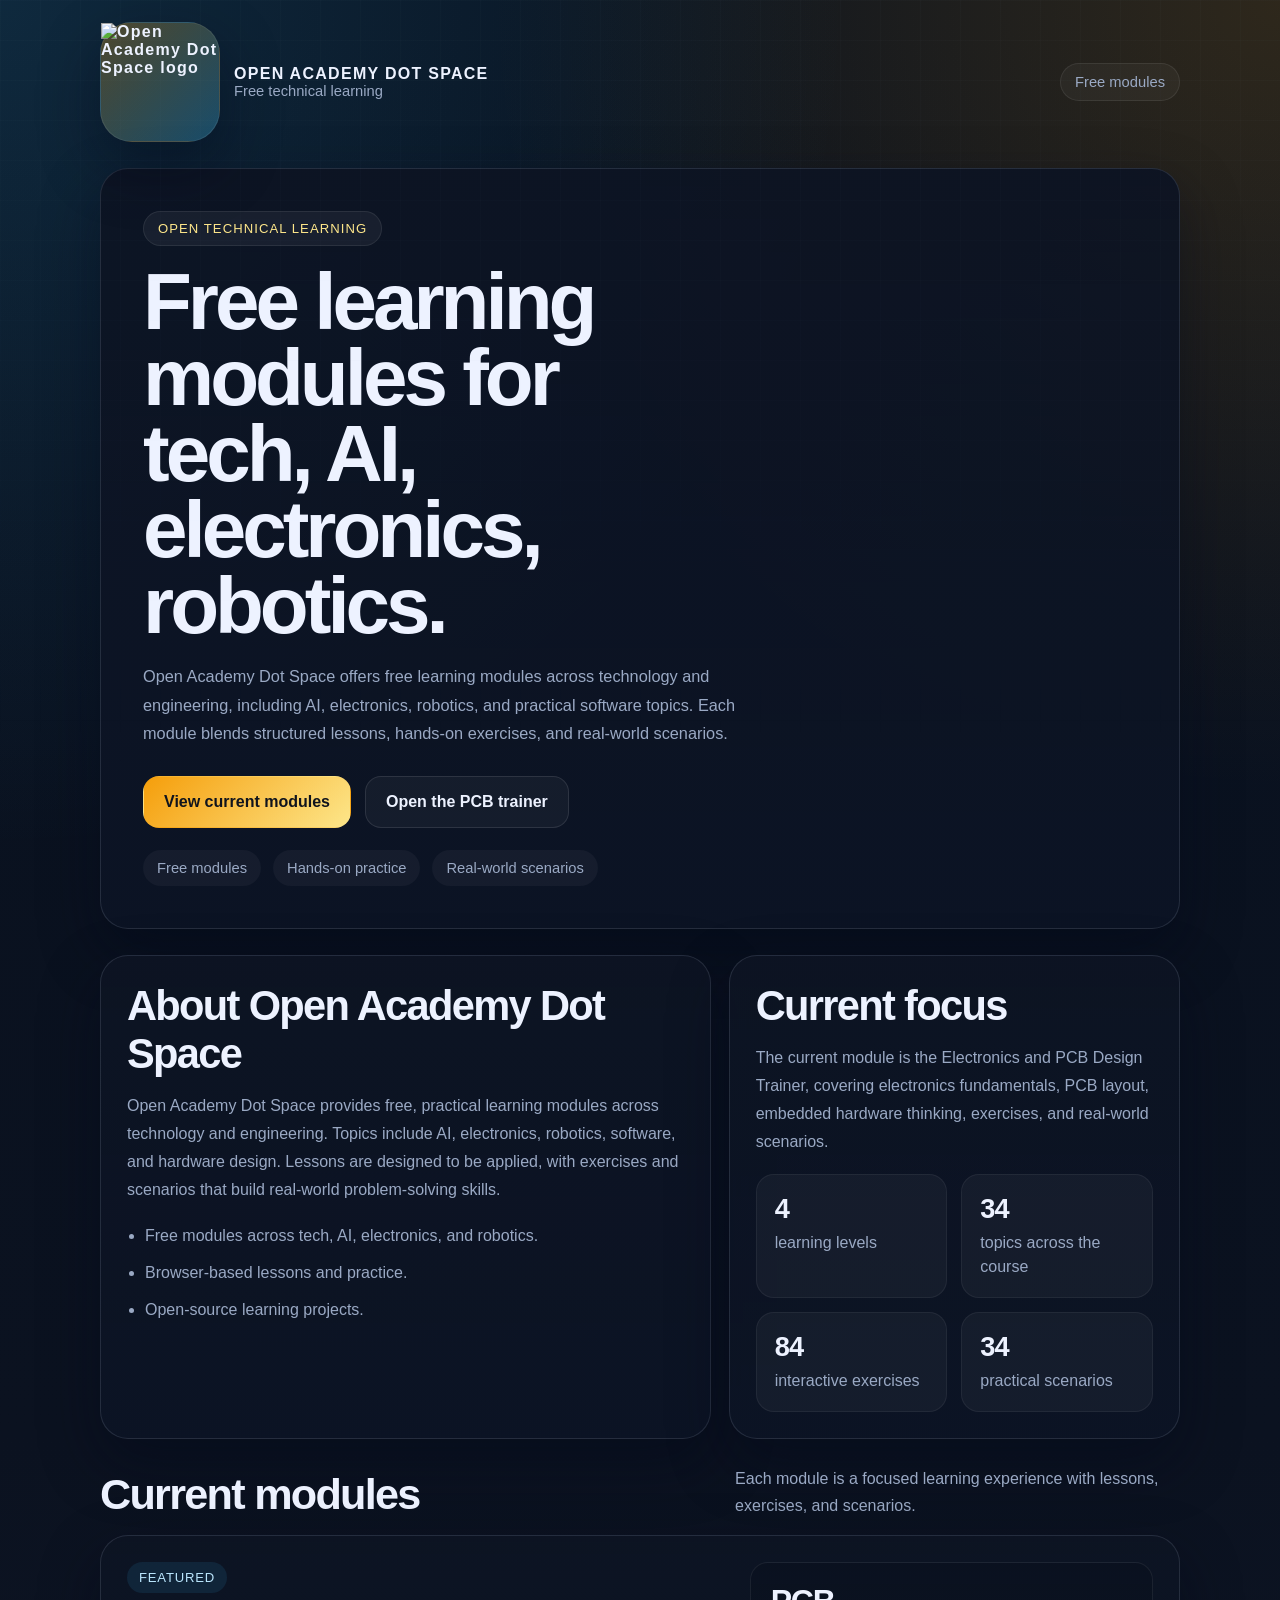
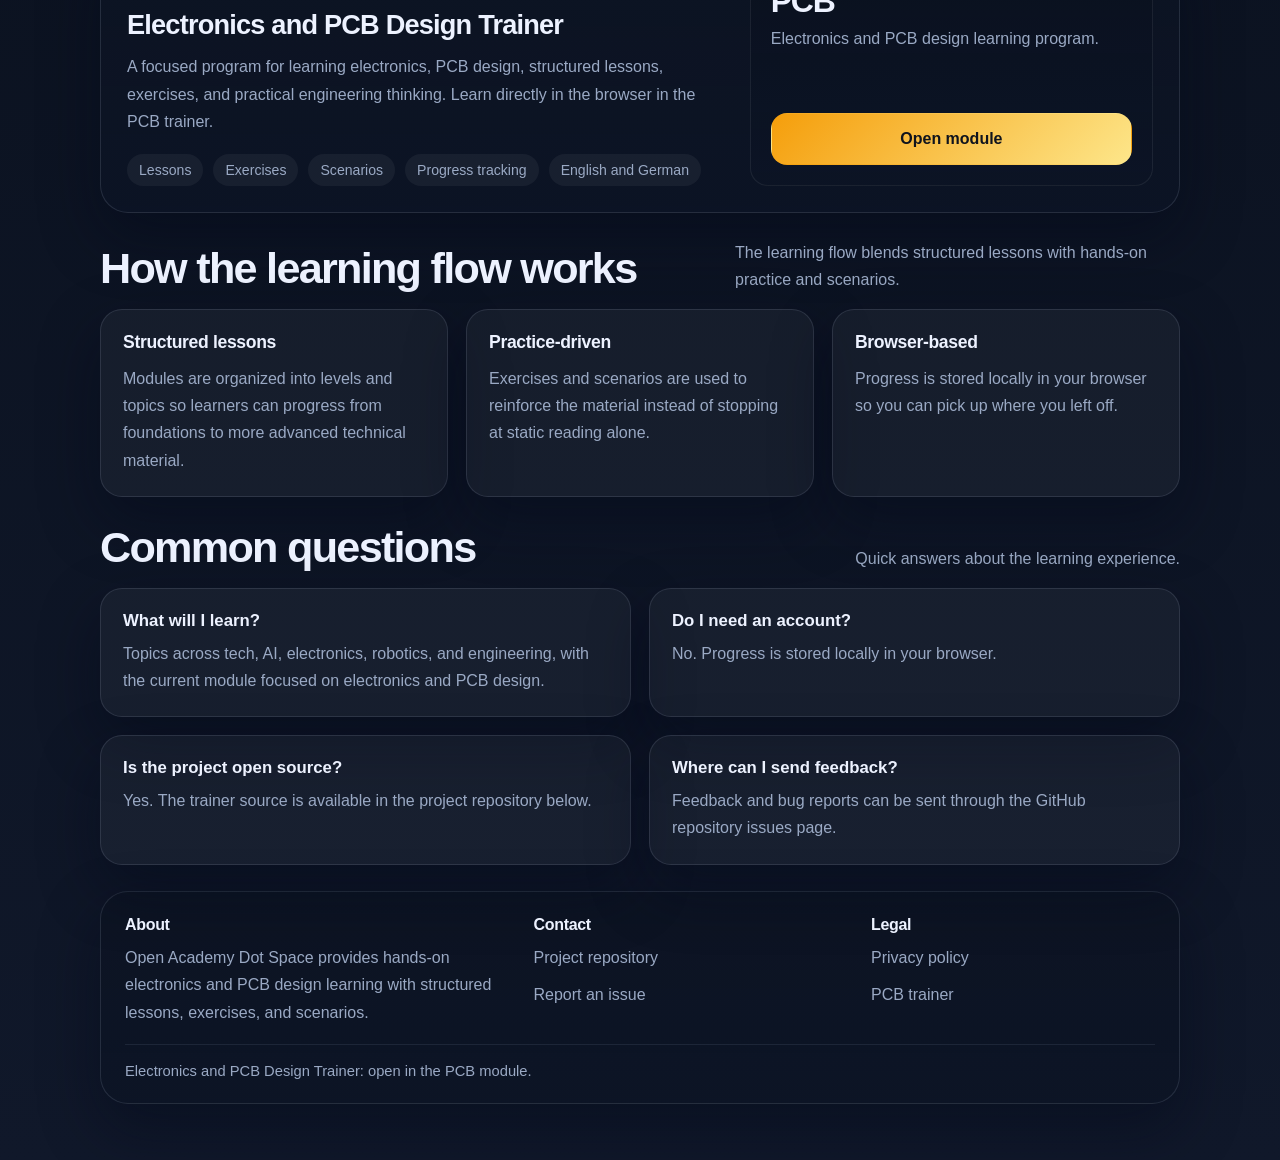
==== index.html @ cfa9b3d9 "refactor: Update project repository links to 'oads' across index.html and privacy.html; add README.m" ====
<!DOCTYPE html>
<html lang="en">

<head>
    <meta charset="UTF-8">
    <meta name="viewport" content="width=device-width, initial-scale=1.0">
    <meta name="description"
        content="Free learning modules in tech, AI, electronics, robotics, and engineering with structured lessons, exercises, and real-world scenarios.">
    <meta name="keywords" content="Open Academy Dot Space, free learning modules, tech learning, AI learning, electronics, robotics, engineering education">
    <meta name="author" content="Saman Ardalan">
    <meta name="robots" content="index, follow, max-image-preview:large, max-snippet:-1, max-video-preview:-1">
    <meta name="google-adsense-account" content="ca-pub-4757211359193207">
    <meta name="theme-color" content="#0b1220">
    <link rel="icon" href="assets/icons/favicon.ico" sizes="any">
    <link rel="icon" type="image/png" sizes="32x32" href="assets/icons/favicon-32.png">
    <link rel="icon" type="image/png" sizes="16x16" href="assets/icons/favicon-16.png">
    <link rel="icon" type="image/png" sizes="192x192" href="assets/icons/android-chrome-192.png">
    <link rel="icon" type="image/png" sizes="512x512" href="assets/icons/android-chrome-512.png">
    <link rel="apple-touch-icon" sizes="180x180" href="assets/icons/apple-touch-icon.png">
    <link rel="manifest" href="assets/icons/site.webmanifest">
    <meta property="og:type" content="website">
    <meta property="og:title" content="Open Academy Dot Space">
    <meta property="og:description"
        content="Free learning modules in tech, AI, electronics, robotics, and engineering.">
    <meta property="og:site_name" content="Open Academy Dot Space">
    <title>Open Academy Dot Space</title>
    <script async src="https://pagead2.googlesyndication.com/pagead/js/adsbygoogle.js?client=ca-pub-4757211359193207"
        crossorigin="anonymous"></script>
    <style>
        :root {
            --bg: #0b1220;
            --bg-soft: rgba(12, 20, 37, 0.84);
            --panel: rgba(18, 28, 49, 0.9);
            --panel-strong: rgba(12, 19, 34, 0.98);
            --line: rgba(148, 163, 184, 0.18);
            --text: #edf2ff;
            --muted: #9aa9c4;
            --accent: #f59e0b;
            --accent-soft: #fde68a;
            --secondary: #38bdf8;
            --shadow: 0 24px 60px rgba(2, 6, 23, 0.42);
            --radius-lg: 28px;
            --radius-md: 22px;
            --radius-sm: 14px;
            --content-width: 1080px;
        }

        * {
            box-sizing: border-box;
        }

        html {
            scroll-behavior: smooth;
        }

        body {
            margin: 0;
            min-height: 100vh;
            font-family: "Sora", "Avenir Next", "Segoe UI", sans-serif;
            color: var(--text);
            background:
                radial-gradient(circle at top left, rgba(56, 189, 248, 0.14), transparent 28%),
                radial-gradient(circle at top right, rgba(245, 158, 11, 0.16), transparent 26%),
                linear-gradient(180deg, #08111f 0%, #0b1220 52%, #10182a 100%);
        }

        body::before {
            content: "";
            position: fixed;
            inset: 0;
            pointer-events: none;
            background-image:
                linear-gradient(rgba(148, 163, 184, 0.04) 1px, transparent 1px),
                linear-gradient(90deg, rgba(148, 163, 184, 0.04) 1px, transparent 1px);
            background-size: 40px 40px;
            mask-image: linear-gradient(180deg, rgba(0, 0, 0, 0.65), transparent 88%);
        }

        a {
            color: inherit;
            text-decoration: none;
        }

        .shell {
            width: min(calc(100% - 32px), var(--content-width));
            margin: 0 auto;
        }

        .site-header {
            padding: 22px 0 12px;
        }

        .site-header .shell {
            display: flex;
            align-items: center;
            justify-content: space-between;
            gap: 16px;
        }

        .brand {
            display: flex;
            align-items: center;
            gap: 14px;
        }

        .brand-mark {
            display: grid;
            place-items: center;
            width: 120px;
            height: 120px;
            border-radius: 32px;
            background: linear-gradient(135deg, rgba(245, 158, 11, 0.28), rgba(56, 189, 248, 0.28));
            border: 1px solid rgba(255, 255, 255, 0.08);
            box-shadow: var(--shadow);
            font-size: 1rem;
            font-weight: 700;
            letter-spacing: 0.08em;
        }

        .brand-mark img {
            width: 100%;
            height: 100%;
            object-fit: contain;
        }

        .brand-copy strong,
        .brand-copy span {
            display: block;
        }

        .brand-copy strong {
            font-size: 1rem;
            letter-spacing: 0.08em;
            text-transform: uppercase;
        }

        .brand-copy span {
            color: var(--muted);
            font-size: 0.92rem;
        }

        .status {
            padding: 10px 14px;
            border-radius: 999px;
            border: 1px solid rgba(255, 255, 255, 0.08);
            background: rgba(255, 255, 255, 0.04);
            color: var(--muted);
            font-size: 0.92rem;
        }

        main {
            padding: 14px 0 56px;
        }

        .hero,
        .section-card,
        .module-card,
        .footer-panel {
            border: 1px solid var(--line);
            border-radius: var(--radius-lg);
            background: linear-gradient(180deg, rgba(13, 20, 35, 0.95), rgba(12, 20, 37, 0.86));
            box-shadow: var(--shadow);
        }

        .hero {
            padding: 42px;
        }

        .eyebrow {
            display: inline-flex;
            align-items: center;
            gap: 10px;
            padding: 9px 14px;
            border-radius: 999px;
            background: rgba(255, 255, 255, 0.05);
            border: 1px solid rgba(255, 255, 255, 0.08);
            color: var(--accent-soft);
            font-size: 0.82rem;
            letter-spacing: 0.08em;
            text-transform: uppercase;
        }

        h1,
        h2,
        h3,
        p {
            margin: 0;
        }

        .hero h1 {
            max-width: 11ch;
            margin-top: 18px;
            font-size: clamp(2.8rem, 8vw, 5rem);
            line-height: 0.95;
            letter-spacing: -0.05em;
        }

        .hero p {
            max-width: 66ch;
            margin-top: 18px;
            color: var(--muted);
            font-size: 1.02rem;
            line-height: 1.75;
        }

        .hero-actions {
            display: flex;
            gap: 14px;
            flex-wrap: wrap;
            margin-top: 28px;
        }

        .button {
            display: inline-flex;
            align-items: center;
            justify-content: center;
            min-height: 52px;
            padding: 0 20px;
            border-radius: 16px;
            border: 1px solid transparent;
            font-weight: 700;
            transition: transform 160ms ease, border-color 160ms ease, background 160ms ease;
        }

        .button:hover,
        .button:focus-visible {
            transform: translateY(-2px);
        }

        .button-primary {
            color: #10141d;
            background: linear-gradient(135deg, var(--accent), var(--accent-soft));
        }

        .button-secondary {
            border-color: rgba(255, 255, 255, 0.1);
            background: rgba(255, 255, 255, 0.04);
            color: var(--text);
        }

        .hero-meta {
            display: flex;
            gap: 12px;
            flex-wrap: wrap;
            margin-top: 22px;
        }

        .hero-meta span {
            padding: 10px 14px;
            border-radius: 999px;
            background: rgba(255, 255, 255, 0.04);
            color: var(--muted);
            font-size: 0.92rem;
        }

        .section {
            margin-top: 26px;
        }

        .section-grid {
            display: grid;
            grid-template-columns: 1.15fr 0.85fr;
            gap: 18px;
        }

        .section-card {
            padding: 26px;
        }

        .section-card h2 {
            font-size: clamp(1.8rem, 4vw, 2.6rem);
            letter-spacing: -0.04em;
        }

        .section-card p {
            margin-top: 14px;
            color: var(--muted);
            line-height: 1.75;
        }

        .bullet-list {
            margin: 18px 0 0;
            padding-left: 18px;
            color: var(--muted);
        }

        .bullet-list li {
            margin-bottom: 10px;
            line-height: 1.7;
        }

        .stat-grid {
            display: grid;
            grid-template-columns: repeat(2, minmax(0, 1fr));
            gap: 14px;
            margin-top: 18px;
        }

        .stat-card {
            padding: 18px;
            border-radius: 18px;
            background: rgba(255, 255, 255, 0.04);
            border: 1px solid rgba(255, 255, 255, 0.06);
        }

        .stat-card strong,
        .stat-card span {
            display: block;
        }

        .stat-card strong {
            font-size: 1.7rem;
            letter-spacing: -0.03em;
        }

        .stat-card span {
            margin-top: 6px;
            color: var(--muted);
            line-height: 1.5;
        }

        .section-head {
            display: flex;
            align-items: end;
            justify-content: space-between;
            gap: 18px;
            margin-bottom: 16px;
        }

        .section-head h2 {
            font-size: clamp(1.8rem, 4vw, 2.7rem);
            letter-spacing: -0.04em;
        }

        .section-head p {
            max-width: 50ch;
            color: var(--muted);
            line-height: 1.7;
        }

        .modules {
            display: grid;
            gap: 18px;
        }

        .module-card {
            display: grid;
            grid-template-columns: minmax(0, 1.2fr) minmax(250px, 0.8fr);
            gap: 18px;
            padding: 26px;
        }

        .module-kicker {
            display: inline-flex;
            align-items: center;
            gap: 10px;
            padding: 8px 12px;
            border-radius: 999px;
            background: rgba(56, 189, 248, 0.1);
            color: #bae6fd;
            font-size: 0.82rem;
            letter-spacing: 0.06em;
            text-transform: uppercase;
        }

        .module-card h3 {
            margin-top: 16px;
            font-size: 1.7rem;
            letter-spacing: -0.03em;
        }

        .module-card p {
            margin-top: 12px;
            color: var(--muted);
            line-height: 1.72;
        }

        .module-tags {
            display: flex;
            gap: 10px;
            flex-wrap: wrap;
            margin-top: 18px;
        }

        .module-tags span {
            padding: 8px 12px;
            border-radius: 999px;
            background: rgba(255, 255, 255, 0.05);
            color: var(--muted);
            font-size: 0.88rem;
        }

        .module-side {
            display: flex;
            flex-direction: column;
            justify-content: space-between;
            gap: 18px;
            padding: 20px;
            border-radius: 18px;
            background: linear-gradient(180deg, rgba(10, 17, 31, 0.88), rgba(12, 20, 37, 0.98));
            border: 1px solid rgba(255, 255, 255, 0.07);
        }

        .module-side strong,
        .module-side span {
            display: block;
        }

        .module-side strong {
            font-size: 2rem;
            letter-spacing: -0.04em;
        }

        .module-side span {
            margin-top: 6px;
            color: var(--muted);
            line-height: 1.65;
        }

        .card-grid {
            display: grid;
            grid-template-columns: repeat(3, minmax(0, 1fr));
            gap: 18px;
        }

        .mini-card {
            padding: 22px;
            border-radius: var(--radius-md);
            border: 1px solid var(--line);
            background: rgba(255, 255, 255, 0.04);
            box-shadow: var(--shadow);
        }

        .mini-card h3 {
            font-size: 1.1rem;
            letter-spacing: -0.02em;
        }

        .mini-card p {
            margin-top: 12px;
            color: var(--muted);
            line-height: 1.7;
        }

        .faq-grid {
            display: grid;
            grid-template-columns: repeat(2, minmax(0, 1fr));
            gap: 18px;
        }

        .faq-item {
            padding: 22px;
            border-radius: var(--radius-md);
            border: 1px solid var(--line);
            background: rgba(255, 255, 255, 0.04);
            box-shadow: var(--shadow);
        }

        .faq-item h3 {
            font-size: 1.05rem;
        }

        .faq-item p {
            margin-top: 10px;
            color: var(--muted);
            line-height: 1.68;
        }

        footer {
            margin-top: 26px;
        }

        .footer-panel {
            padding: 24px;
        }

        .footer-grid {
            display: grid;
            grid-template-columns: 1.1fr 0.9fr 0.8fr;
            gap: 18px;
        }

        .footer-column h3 {
            font-size: 1rem;
            letter-spacing: -0.02em;
        }

        .footer-column p,
        .footer-column a {
            display: block;
            margin-top: 10px;
            color: var(--muted);
            line-height: 1.7;
        }

        .footer-column a:hover,
        .footer-column a:focus-visible {
            color: var(--text);
        }

        .footer-bottom {
            margin-top: 18px;
            padding-top: 18px;
            border-top: 1px solid rgba(148, 163, 184, 0.12);
            color: var(--muted);
            font-size: 0.92rem;
        }

        @media (max-width: 920px) {
            .section-grid,
            .module-card,
            .card-grid,
            .faq-grid,
            .footer-grid {
                grid-template-columns: 1fr;
            }

            .site-header .shell,
            .section-head {
                align-items: flex-start;
                flex-direction: column;
            }

            .hero,
            .section-card,
            .module-card,
            .footer-panel {
                padding: 24px;
            }
        }

        @media (max-width: 640px) {
            .brand-mark {
                width: 96px;
                height: 96px;
                border-radius: 26px;
            }

            .hero h1 {
                max-width: none;
                font-size: clamp(2.3rem, 13vw, 3.8rem);
            }

            .hero-actions {
                flex-direction: column;
            }

            .button {
                width: 100%;
            }

            .stat-grid {
                grid-template-columns: 1fr;
            }
        }
    </style>
</head>

<body>
    <header class="site-header">
        <div class="shell">
            <a class="brand" href="#top" aria-label="Open Academy Dot Space home">
                <div class="brand-mark">
                    <img src="assets/logo/oads-transparent-256.png"
                        srcset="assets/logo/oads-transparent-256.png 1x, assets/logo/oads-transparent-512.png 2x"
                        alt="Open Academy Dot Space logo" width="120" height="120">
                </div>
                <div class="brand-copy">
                    <strong>Open Academy Dot Space</strong>
                    <span>Free technical learning</span>
                </div>
            </a>
            <div class="status">Free modules</div>
        </div>
    </header>

    <main id="top">
        <div class="shell">
            <section class="hero" aria-label="Open Academy Dot Space overview">
                <div class="eyebrow">Open technical learning</div>
                <h1>Free learning modules for tech, AI, electronics, robotics.</h1>
                <p>
                    Open Academy Dot Space offers free learning modules across technology and engineering, including
                    AI, electronics, robotics, and practical software topics. Each module blends structured lessons,
                    hands-on exercises, and real-world scenarios.
                </p>
                <div class="hero-actions">
                    <a class="button button-primary" href="#modules">View current modules</a>
                    <a class="button button-secondary" href="modules/pcb/">Open the PCB trainer</a>
                </div>
                <div class="hero-meta" aria-label="Open Academy Dot Space summary">
                    <span>Free modules</span>
                    <span>Hands-on practice</span>
                    <span>Real-world scenarios</span>
                </div>
            </section>

            <section class="section">
                <div class="section-grid">
                    <article class="section-card">
                        <h2>About Open Academy Dot Space</h2>
                        <p>
                            Open Academy Dot Space provides free, practical learning modules across technology and
                            engineering. Topics include AI, electronics, robotics, software, and hardware design.
                            Lessons are designed to be applied, with exercises and scenarios that build real-world
                            problem-solving skills.
                        </p>
                        <ul class="bullet-list">
                            <li>Free modules across tech, AI, electronics, and robotics.</li>
                            <li>Browser-based lessons and practice.</li>
                            <li>Open-source learning projects.</li>
                        </ul>
                    </article>
                    <aside class="section-card">
                        <h2>Current focus</h2>
                        <p>
                            The current module is the Electronics and PCB Design Trainer, covering electronics
                            fundamentals, PCB layout, embedded hardware thinking, exercises, and real-world scenarios.
                        </p>
                        <div class="stat-grid" aria-label="PCB trainer highlights">
                            <div class="stat-card">
                                <strong>4</strong>
                                <span>learning levels</span>
                            </div>
                            <div class="stat-card">
                                <strong>34</strong>
                                <span>topics across the course</span>
                            </div>
                            <div class="stat-card">
                                <strong>84</strong>
                                <span>interactive exercises</span>
                            </div>
                            <div class="stat-card">
                                <strong>34</strong>
                                <span>practical scenarios</span>
                            </div>
                        </div>
                    </aside>
                </div>
            </section>

            <section class="section" id="modules">
                <div class="section-head">
                    <div>
                        <h2>Current modules</h2>
                    </div>
                    <p>
                        Each module is a focused learning experience with lessons, exercises, and scenarios.
                    </p>
                </div>
                <div class="modules">
                    <article class="module-card">
                        <div>
                            <div class="module-kicker">Featured</div>
                            <h3>Electronics and PCB Design Trainer</h3>
                            <p>
                                A focused program for learning electronics, PCB design, structured lessons, exercises,
                                and practical engineering thinking. Learn directly in the browser in the PCB trainer.
                            </p>
                            <div class="module-tags" aria-label="PCB module features">
                                <span>Lessons</span>
                                <span>Exercises</span>
                                <span>Scenarios</span>
                                <span>Progress tracking</span>
                                <span>English and German</span>
                            </div>
                        </div>
                        <div class="module-side">
                            <div>
                                <strong>PCB</strong>
                                <span>Electronics and PCB design learning program.</span>
                            </div>
                            <a class="button button-primary" href="modules/pcb/">Open module</a>
                        </div>
                    </article>
                </div>
            </section>

            <section class="section">
                <div class="section-head">
                    <div>
                        <h2>How the learning flow works</h2>
                    </div>
                    <p>
                        The learning flow blends structured lessons with hands-on practice and scenarios.
                    </p>
                </div>
                <div class="card-grid">
                    <article class="mini-card">
                        <h3>Structured lessons</h3>
                        <p>
                            Modules are organized into levels and topics so learners can progress from foundations to
                            more advanced technical material.
                        </p>
                    </article>
                    <article class="mini-card">
                        <h3>Practice-driven</h3>
                        <p>
                            Exercises and scenarios are used to reinforce the material instead of stopping at static
                            reading alone.
                        </p>
                    </article>
                    <article class="mini-card">
                        <h3>Browser-based</h3>
                        <p>
                            Progress is stored locally in your browser so you can pick up where you left off.
                        </p>
                    </article>
                </div>
            </section>

            <section class="section">
                <div class="section-head">
                    <div>
                        <h2>Common questions</h2>
                    </div>
                    <p>
                        Quick answers about the learning experience.
                    </p>
                </div>
                <div class="faq-grid">
                    <article class="faq-item">
                        <h3>What will I learn?</h3>
                        <p>
                            Topics across tech, AI, electronics, robotics, and engineering, with the current module
                            focused on electronics and PCB design.
                        </p>
                    </article>
                    <article class="faq-item">
                        <h3>Do I need an account?</h3>
                        <p>
                            No. Progress is stored locally in your browser.
                        </p>
                    </article>
                    <article class="faq-item">
                        <h3>Is the project open source?</h3>
                        <p>
                            Yes. The trainer source is available in the project repository below.
                        </p>
                    </article>
                    <article class="faq-item">
                        <h3>Where can I send feedback?</h3>
                        <p>
                            Feedback and bug reports can be sent through the GitHub repository issues page.
                        </p>
                    </article>
                </div>
            </section>

            <footer>
                <div class="footer-panel">
                    <div class="footer-grid">
                        <div class="footer-column">
                            <h3>About</h3>
                            <p>
                                Open Academy Dot Space provides hands-on electronics and PCB design learning with
                                structured lessons, exercises, and scenarios.
                            </p>
                        </div>
                        <div class="footer-column">
                            <h3>Contact</h3>
                            <a href="https://github.com/smnrdln/oads" target="_blank"
                                rel="noopener noreferrer">Project repository</a>
                            <a href="https://github.com/smnrdln/oads/issues" target="_blank"
                                rel="noopener noreferrer">Report an issue</a>
                        </div>
                        <div class="footer-column">
                            <h3>Legal</h3>
                            <a href="privacy.html">Privacy policy</a>
                            <a href="modules/pcb/">PCB trainer</a>
                        </div>
                    </div>
                    <div class="footer-bottom">
                        Electronics and PCB Design Trainer: open in the PCB module.
                    </div>
                </div>
            </footer>
        </div>
    </main>
</body>

</html>
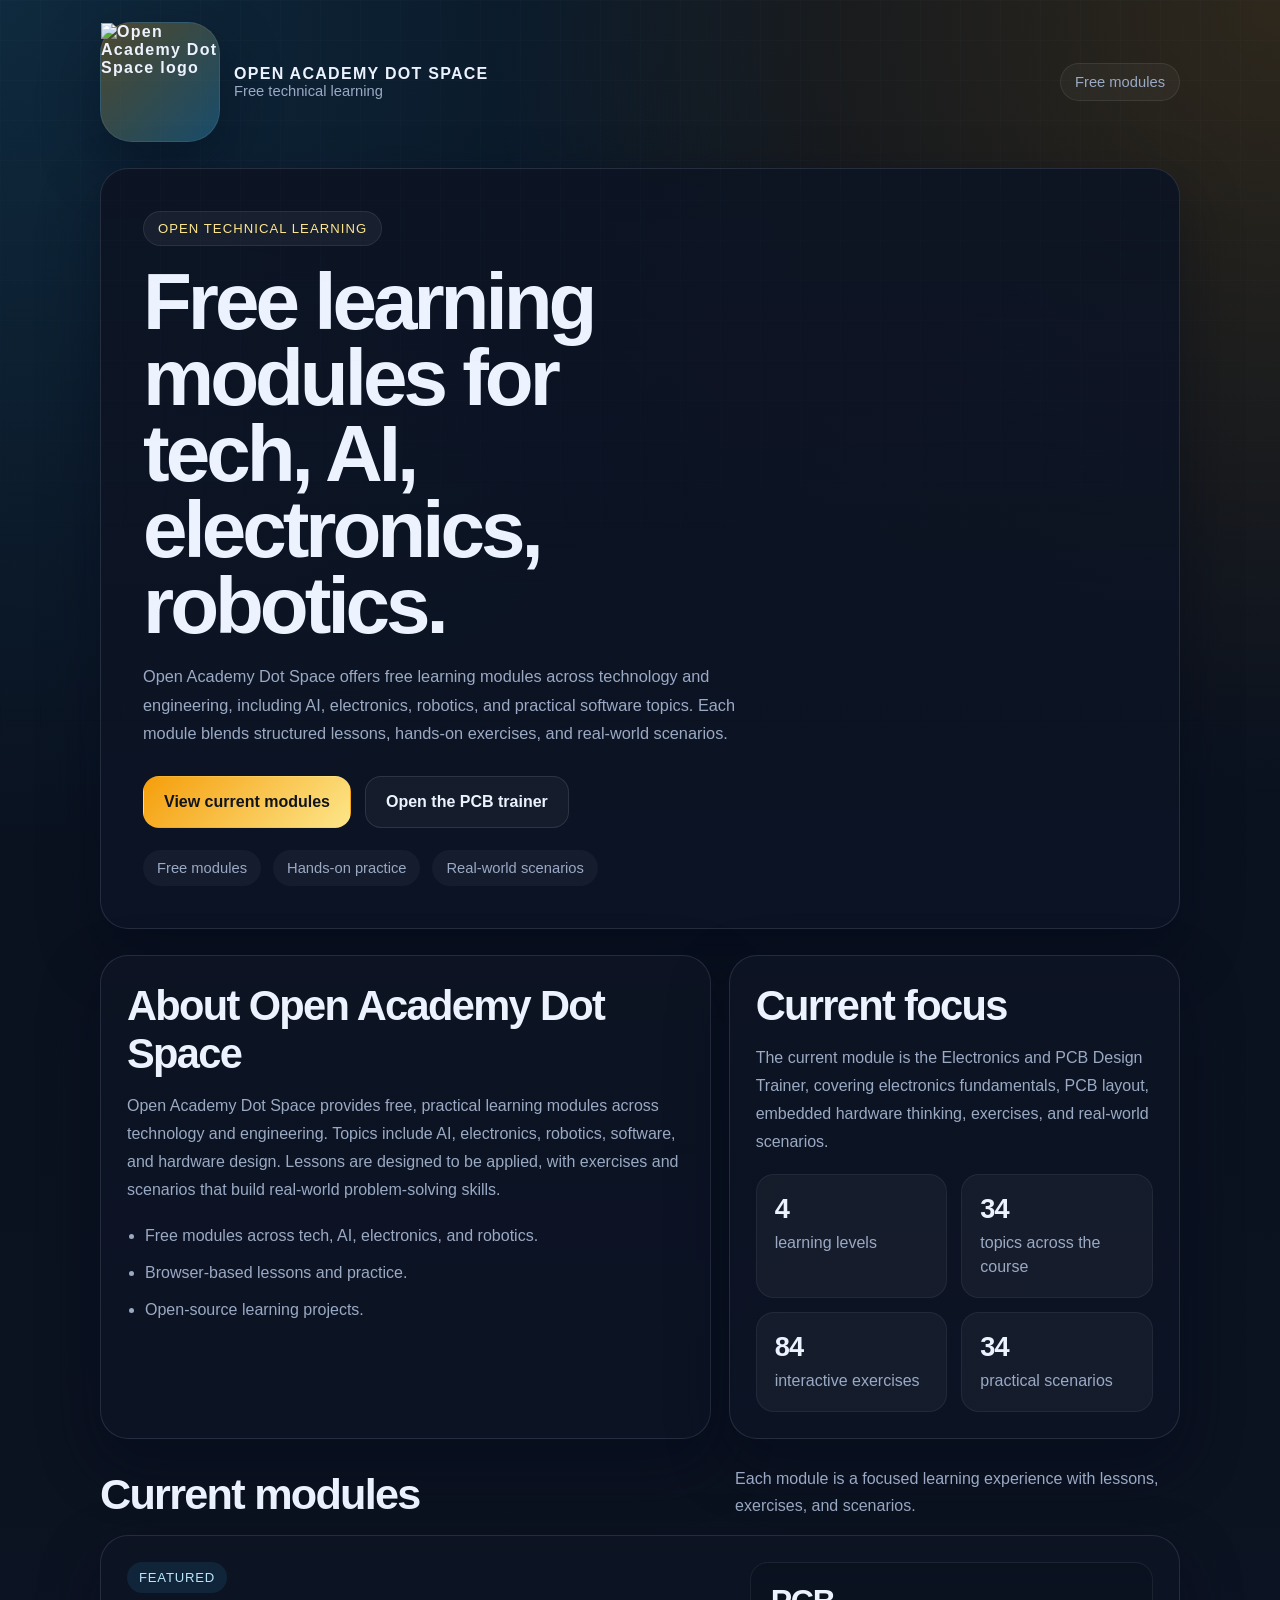
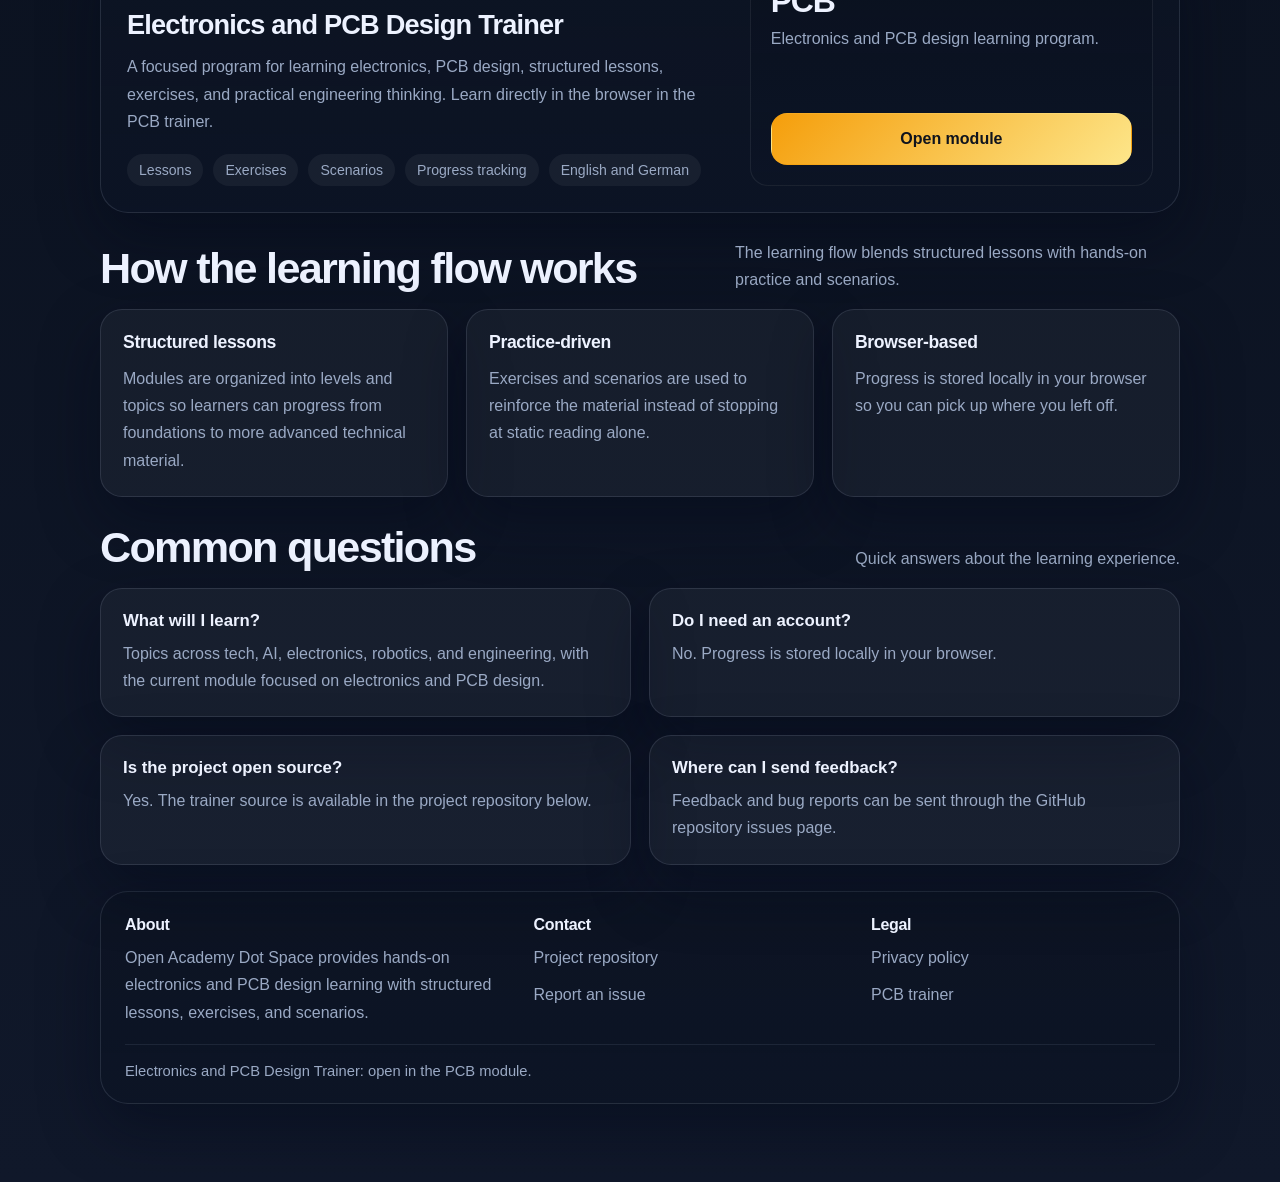
==== commit e18a0d0d: "feat: Integrate advertisement support across main and privacy pages with new CSS and JavaScript file" ====
--- a/index.html
+++ b/index.html
@@ -554,6 +554,7 @@
             }
         }
     </style>
+    <link rel="stylesheet" href="assets/css/oads-ads.css">
 </head>
 
 <body>
@@ -576,6 +577,8 @@
 
     <main id="top">
         <div class="shell">
+            <div class="oads-layout">
+            <div class="oads-layout__main">
             <section class="hero" aria-label="Open Academy Dot Space overview">
                 <div class="eyebrow">Open technical learning</div>
                 <h1>Free learning modules for tech, AI, electronics, robotics.</h1>
@@ -775,8 +778,18 @@
                     </div>
                 </div>
             </footer>
+            </div>
+            <aside class="oads-layout__rail" aria-label="Advertisement">
+                <div class="oads-ad-shell" data-oads-slot="siteRail">
+                    <span class="oads-ad-label">Ad</span>
+                    <div class="oads-ad-inner"></div>
+                </div>
+            </aside>
+            </div>
         </div>
     </main>
+    <script src="assets/js/oads-ads-config.js"></script>
+    <script src="assets/js/oads-ads.js"></script>
 </body>
 
 </html>
--- a/assets/css/oads-ads.css
+++ b/assets/css/oads-ads.css
@@ -0,0 +1,152 @@
+/* Open Academy — fixed peripheral ad regions (shared home + modules) */
+
+:root {
+    --oads-ad-rail-max: 300px;
+    --oads-ad-rail-min: 240px;
+    --oads-ad-gap: 22px;
+    --oads-ad-border: rgba(148, 163, 184, 0.2);
+    --oads-ad-bg: rgba(255, 255, 255, 0.03);
+    --oads-ad-muted: rgba(148, 163, 184, 0.85);
+}
+
+:root[data-theme='light'] {
+    --oads-ad-border: rgba(15, 23, 42, 0.12);
+    --oads-ad-bg: rgba(15, 23, 42, 0.04);
+    --oads-ad-muted: rgba(71, 85, 105, 0.9);
+}
+
+/* ── Home (marketing) page ── */
+.oads-layout {
+    display: grid;
+    grid-template-columns: minmax(0, 1fr) minmax(var(--oads-ad-rail-min), var(--oads-ad-rail-max));
+    gap: var(--oads-ad-gap);
+    align-items: start;
+}
+
+.oads-layout.oads-no-side-ads {
+    grid-template-columns: minmax(0, 1fr);
+}
+
+.oads-layout__main {
+    min-width: 0;
+}
+
+.oads-layout__rail {
+    position: sticky;
+    top: 20px;
+    min-width: 0;
+}
+
+.oads-ad-rail--empty {
+    display: none !important;
+}
+
+.oads-ad-shell {
+    display: flex;
+    flex-direction: column;
+    gap: 8px;
+    padding: 14px;
+    border-radius: 18px;
+    border: 1px solid var(--oads-ad-border);
+    background: var(--oads-ad-bg);
+    min-height: 250px;
+    box-sizing: border-box;
+}
+
+.oads-ad-label {
+    font-size: 0.65rem;
+    font-weight: 700;
+    letter-spacing: 0.12em;
+    text-transform: uppercase;
+    color: var(--oads-ad-muted);
+}
+
+.oads-ad-inner {
+    flex: 1;
+    min-height: 200px;
+    display: flex;
+    align-items: flex-start;
+    justify-content: center;
+    overflow: hidden;
+}
+
+.oads-ad-inner .adsbygoogle {
+    width: 100% !important;
+}
+
+/* ── Module trainer (engine layout) ── */
+.oads-module-stage {
+    display: flex;
+    flex: 1;
+    min-height: 0;
+    min-width: 0;
+    overflow: hidden;
+}
+
+.oads-module-stage .main-content {
+    min-width: 0;
+}
+
+.oads-module-stage.oads-no-side-ads .main-content {
+    flex: 1;
+}
+
+.oads-module-ad-rail {
+    width: var(--oads-ad-rail-max);
+    flex-shrink: 0;
+    display: flex;
+    flex-direction: column;
+    padding: 16px 16px 16px 0;
+    border-left: 1px solid var(--color-border);
+    background: var(--color-bg-primary);
+    overflow-y: auto;
+    box-sizing: border-box;
+}
+
+.oads-module-ad-rail .oads-ad-shell {
+    position: sticky;
+    top: 12px;
+    min-height: 280px;
+    background: var(--color-bg-secondary);
+    border-color: var(--color-border);
+}
+
+.oads-module-stage.oads-no-side-ads .oads-module-ad-rail {
+    display: none;
+}
+
+@media (max-width: 1100px) {
+    .oads-layout {
+        grid-template-columns: minmax(0, 1fr);
+    }
+
+    .oads-layout__rail {
+        position: static;
+        order: 1;
+        max-width: min(100%, 360px);
+        margin: 0 auto;
+    }
+
+    .oads-layout__main {
+        order: 0;
+    }
+
+    .oads-module-stage {
+        flex-direction: column;
+    }
+
+    .oads-module-ad-rail {
+        width: 100%;
+        max-height: none;
+        border-left: none;
+        border-top: 1px solid var(--color-border);
+        padding: 16px;
+        overflow-y: visible;
+    }
+
+    .oads-module-ad-rail .oads-ad-shell {
+        position: static;
+        max-width: min(100%, 360px);
+        margin: 0 auto;
+    }
+}
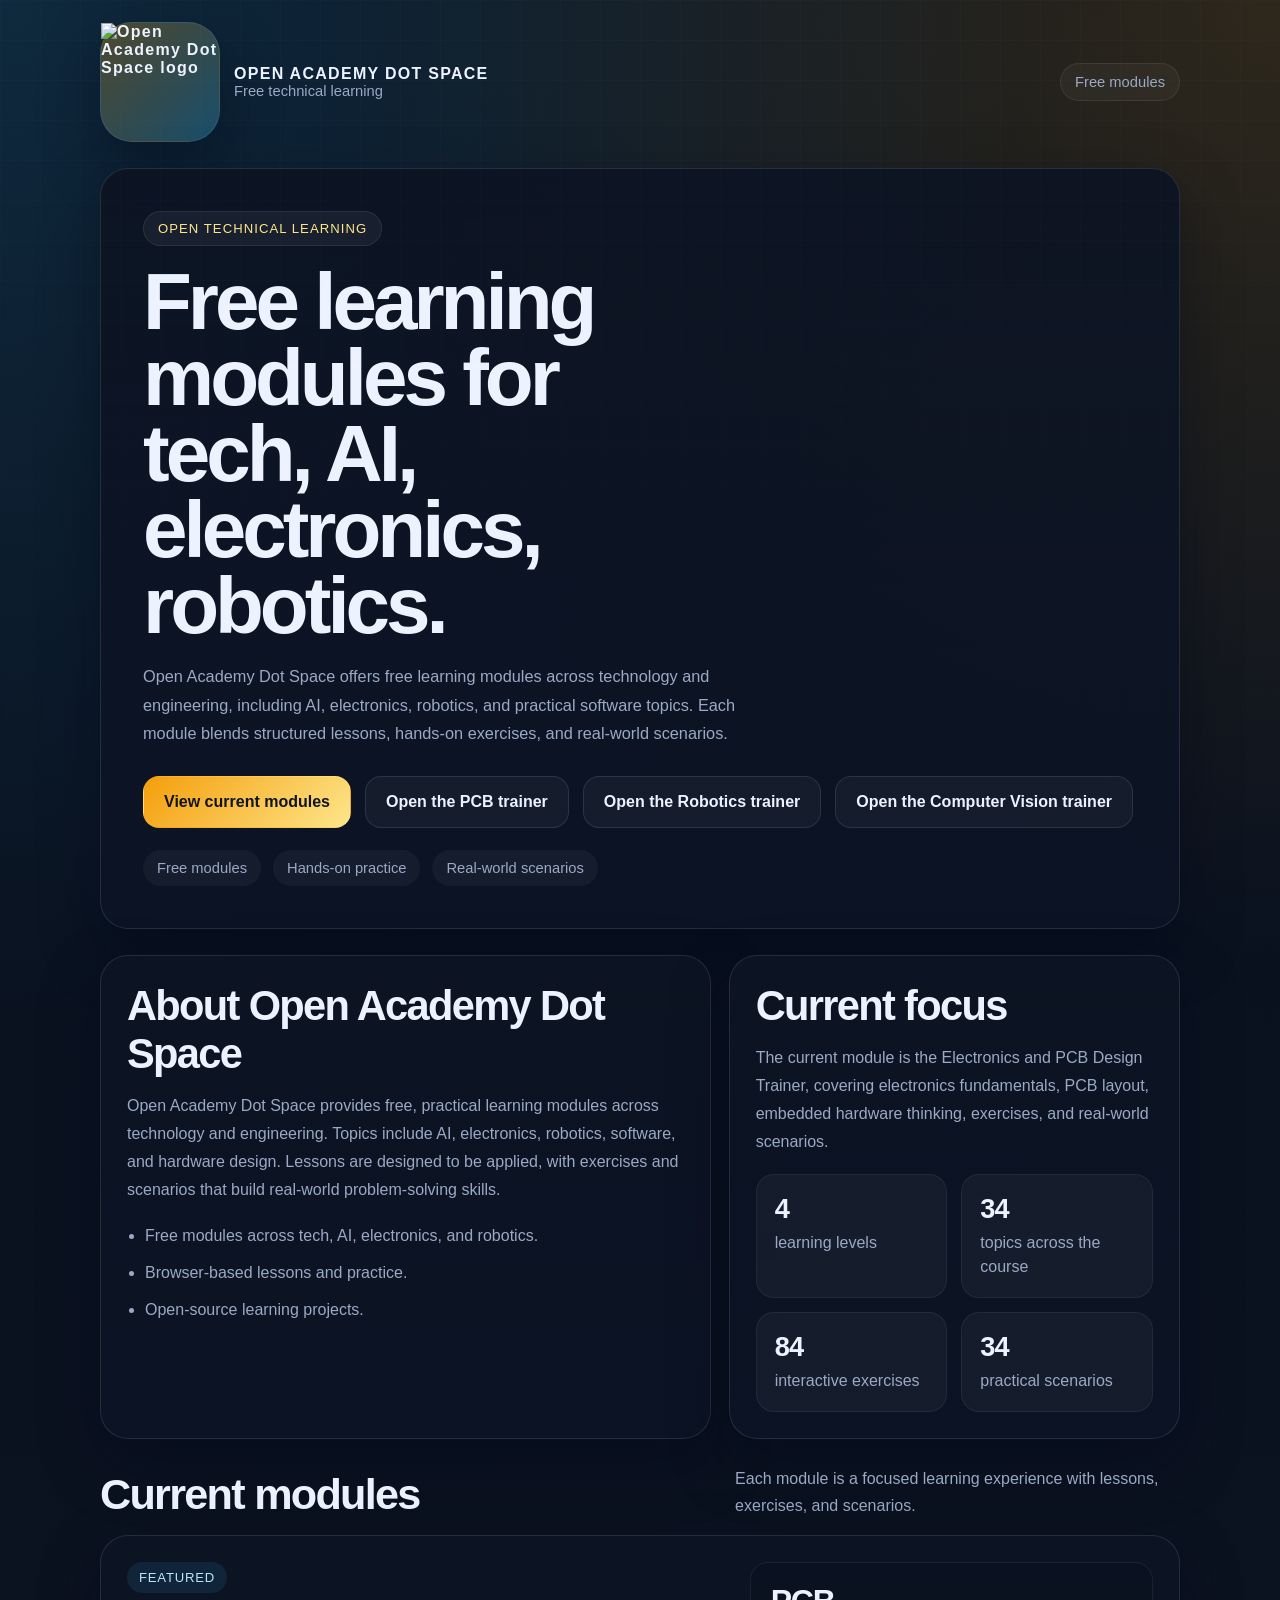
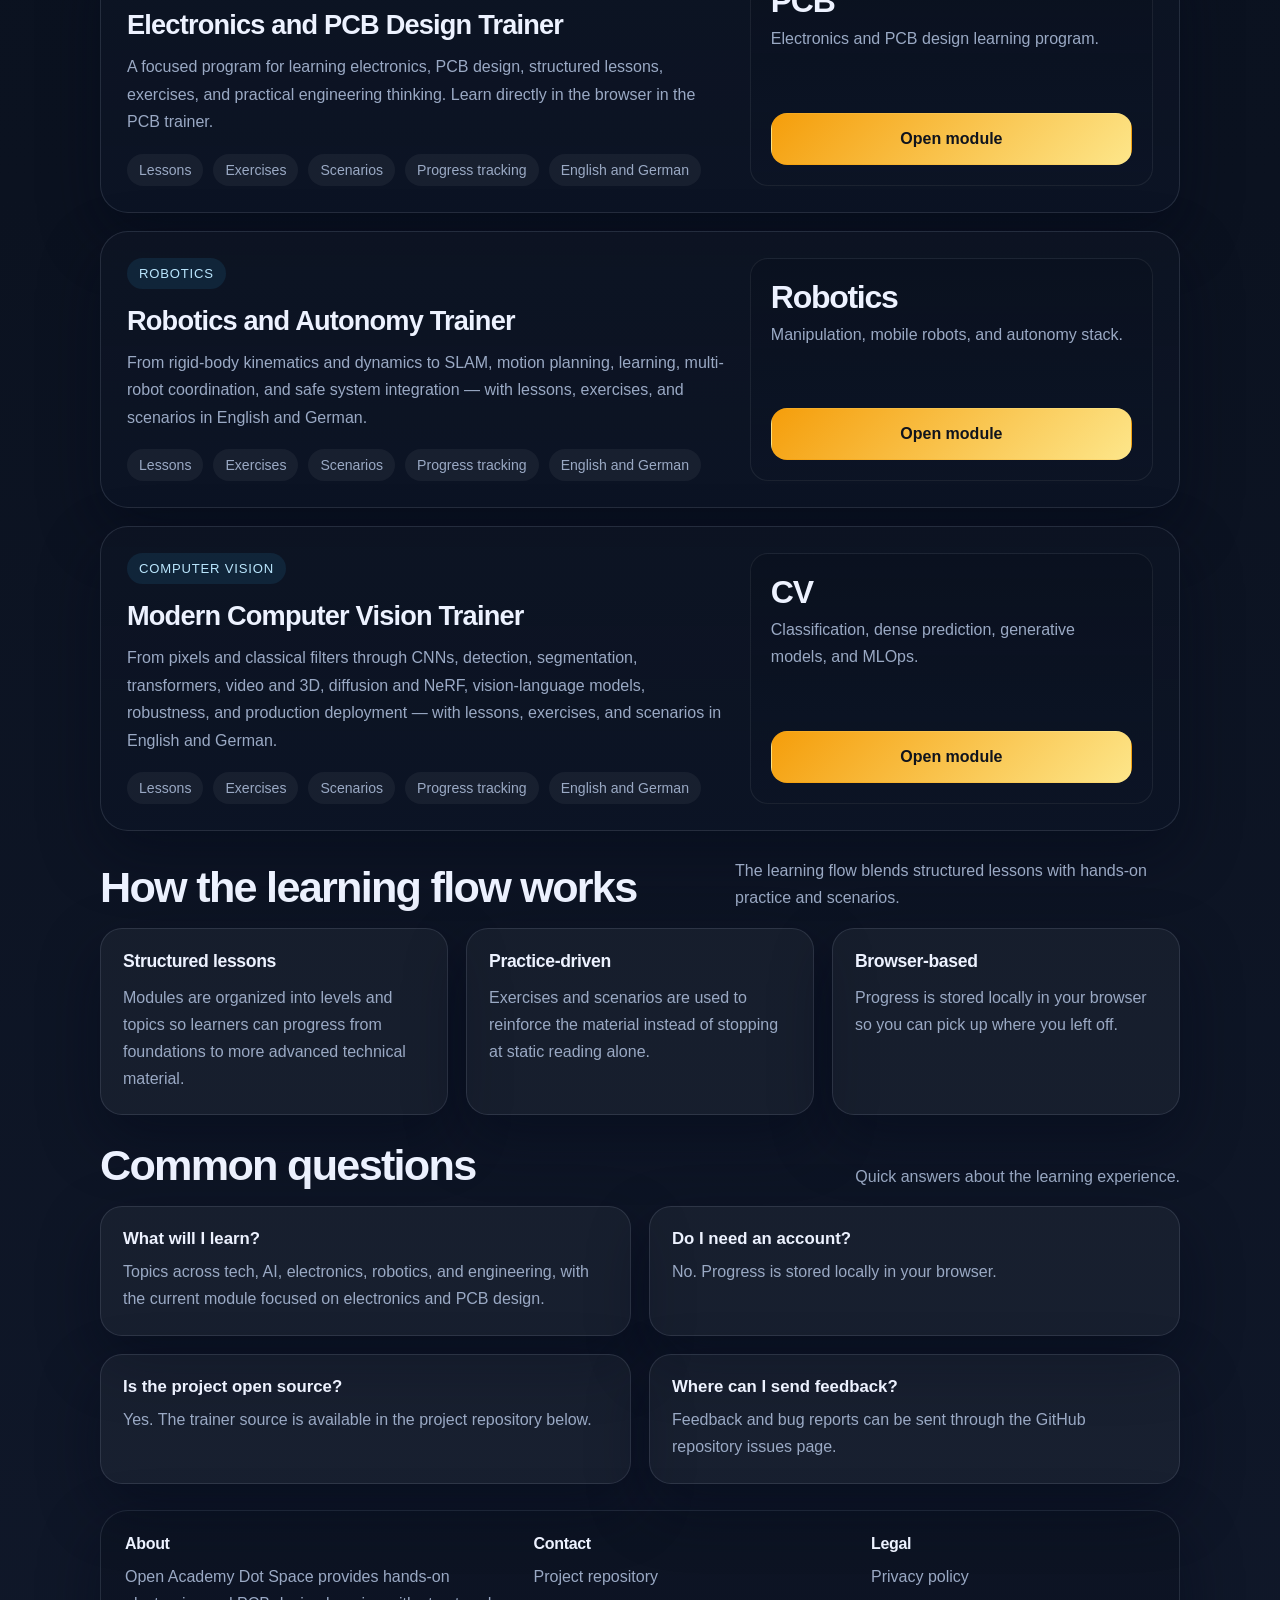
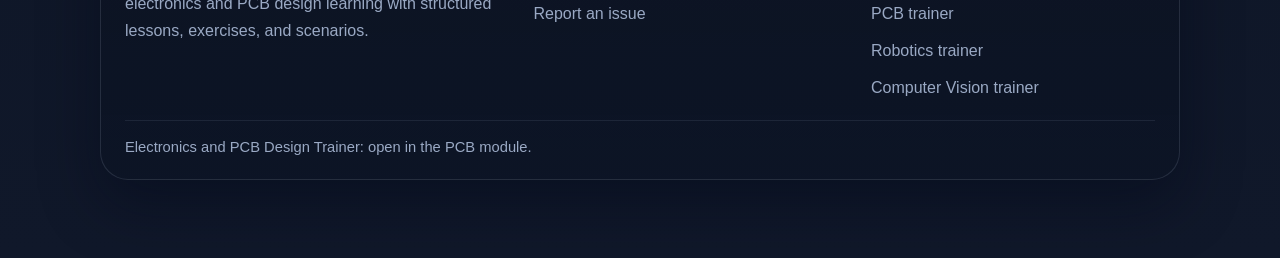
==== commit 1369b025: "feat: Add Computer Vision module with structured lessons, quizzes, and resources across four learnin" ====
--- a/index.html
+++ b/index.html
@@ -590,6 +590,8 @@
                 <div class="hero-actions">
                     <a class="button button-primary" href="#modules">View current modules</a>
                     <a class="button button-secondary" href="modules/pcb/">Open the PCB trainer</a>
+                    <a class="button button-secondary" href="modules/robotics/">Open the Robotics trainer</a>
+                    <a class="button button-secondary" href="modules/computervision/">Open the Computer Vision trainer</a>
                 </div>
                 <div class="hero-meta" aria-label="Open Academy Dot Space summary">
                     <span>Free modules</span>
@@ -676,6 +678,56 @@
                             <a class="button button-primary" href="modules/pcb/">Open module</a>
                         </div>
                     </article>
+                    <article class="module-card">
+                        <div>
+                            <div class="module-kicker">Robotics</div>
+                            <h3>Robotics and Autonomy Trainer</h3>
+                            <p>
+                                From rigid-body kinematics and dynamics to SLAM, motion planning, learning, multi-robot
+                                coordination, and safe system integration — with lessons, exercises, and scenarios in
+                                English and German.
+                            </p>
+                            <div class="module-tags" aria-label="Robotics module features">
+                                <span>Lessons</span>
+                                <span>Exercises</span>
+                                <span>Scenarios</span>
+                                <span>Progress tracking</span>
+                                <span>English and German</span>
+                            </div>
+                        </div>
+                        <div class="module-side">
+                            <div>
+                                <strong>Robotics</strong>
+                                <span>Manipulation, mobile robots, and autonomy stack.</span>
+                            </div>
+                            <a class="button button-primary" href="modules/robotics/">Open module</a>
+                        </div>
+                    </article>
+                    <article class="module-card">
+                        <div>
+                            <div class="module-kicker">Computer vision</div>
+                            <h3>Modern Computer Vision Trainer</h3>
+                            <p>
+                                From pixels and classical filters through CNNs, detection, segmentation, transformers,
+                                video and 3D, diffusion and NeRF, vision-language models, robustness, and production
+                                deployment — with lessons, exercises, and scenarios in English and German.
+                            </p>
+                            <div class="module-tags" aria-label="Computer vision module features">
+                                <span>Lessons</span>
+                                <span>Exercises</span>
+                                <span>Scenarios</span>
+                                <span>Progress tracking</span>
+                                <span>English and German</span>
+                            </div>
+                        </div>
+                        <div class="module-side">
+                            <div>
+                                <strong>CV</strong>
+                                <span>Classification, dense prediction, generative models, and MLOps.</span>
+                            </div>
+                            <a class="button button-primary" href="modules/computervision/">Open module</a>
+                        </div>
+                    </article>
                 </div>
             </section>
 
@@ -771,6 +823,8 @@
                             <h3>Legal</h3>
                             <a href="privacy.html">Privacy policy</a>
                             <a href="modules/pcb/">PCB trainer</a>
+                            <a href="modules/robotics/">Robotics trainer</a>
+                            <a href="modules/computervision/">Computer Vision trainer</a>
                         </div>
                     </div>
                     <div class="footer-bottom">
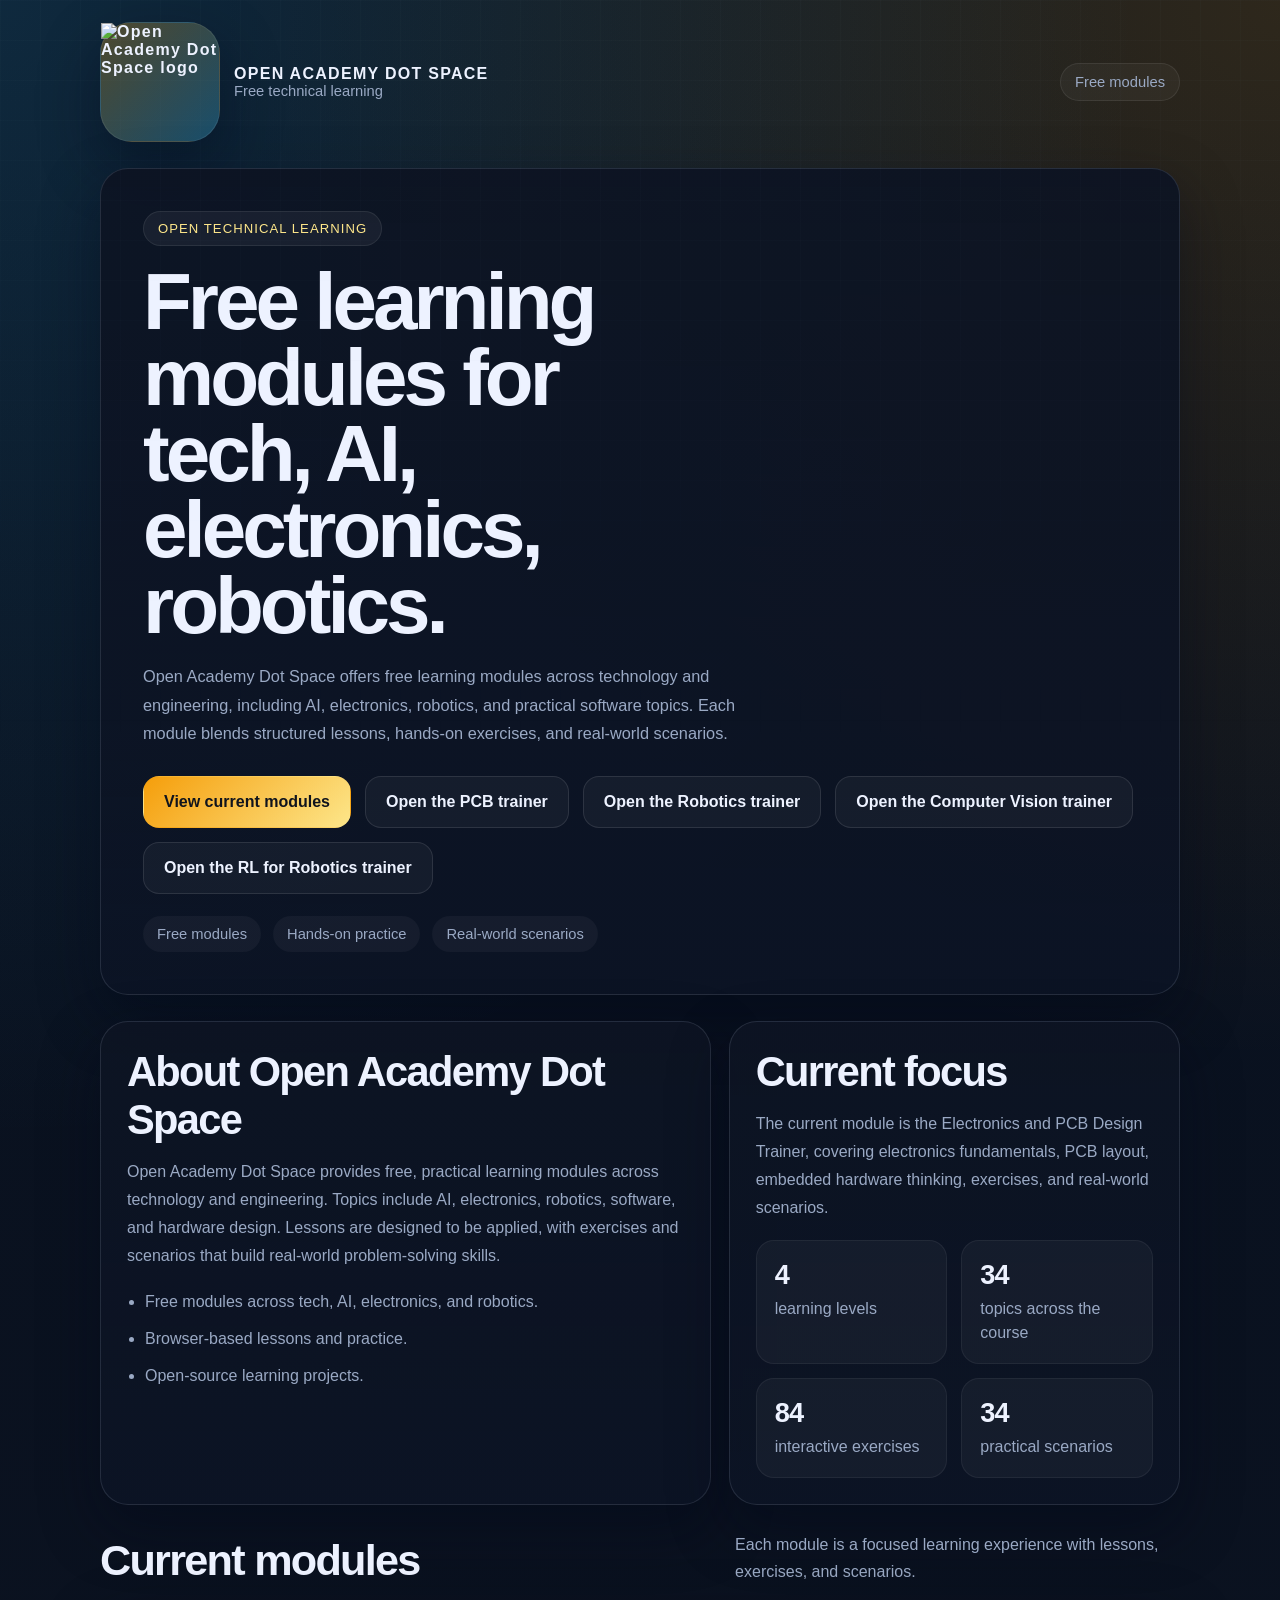
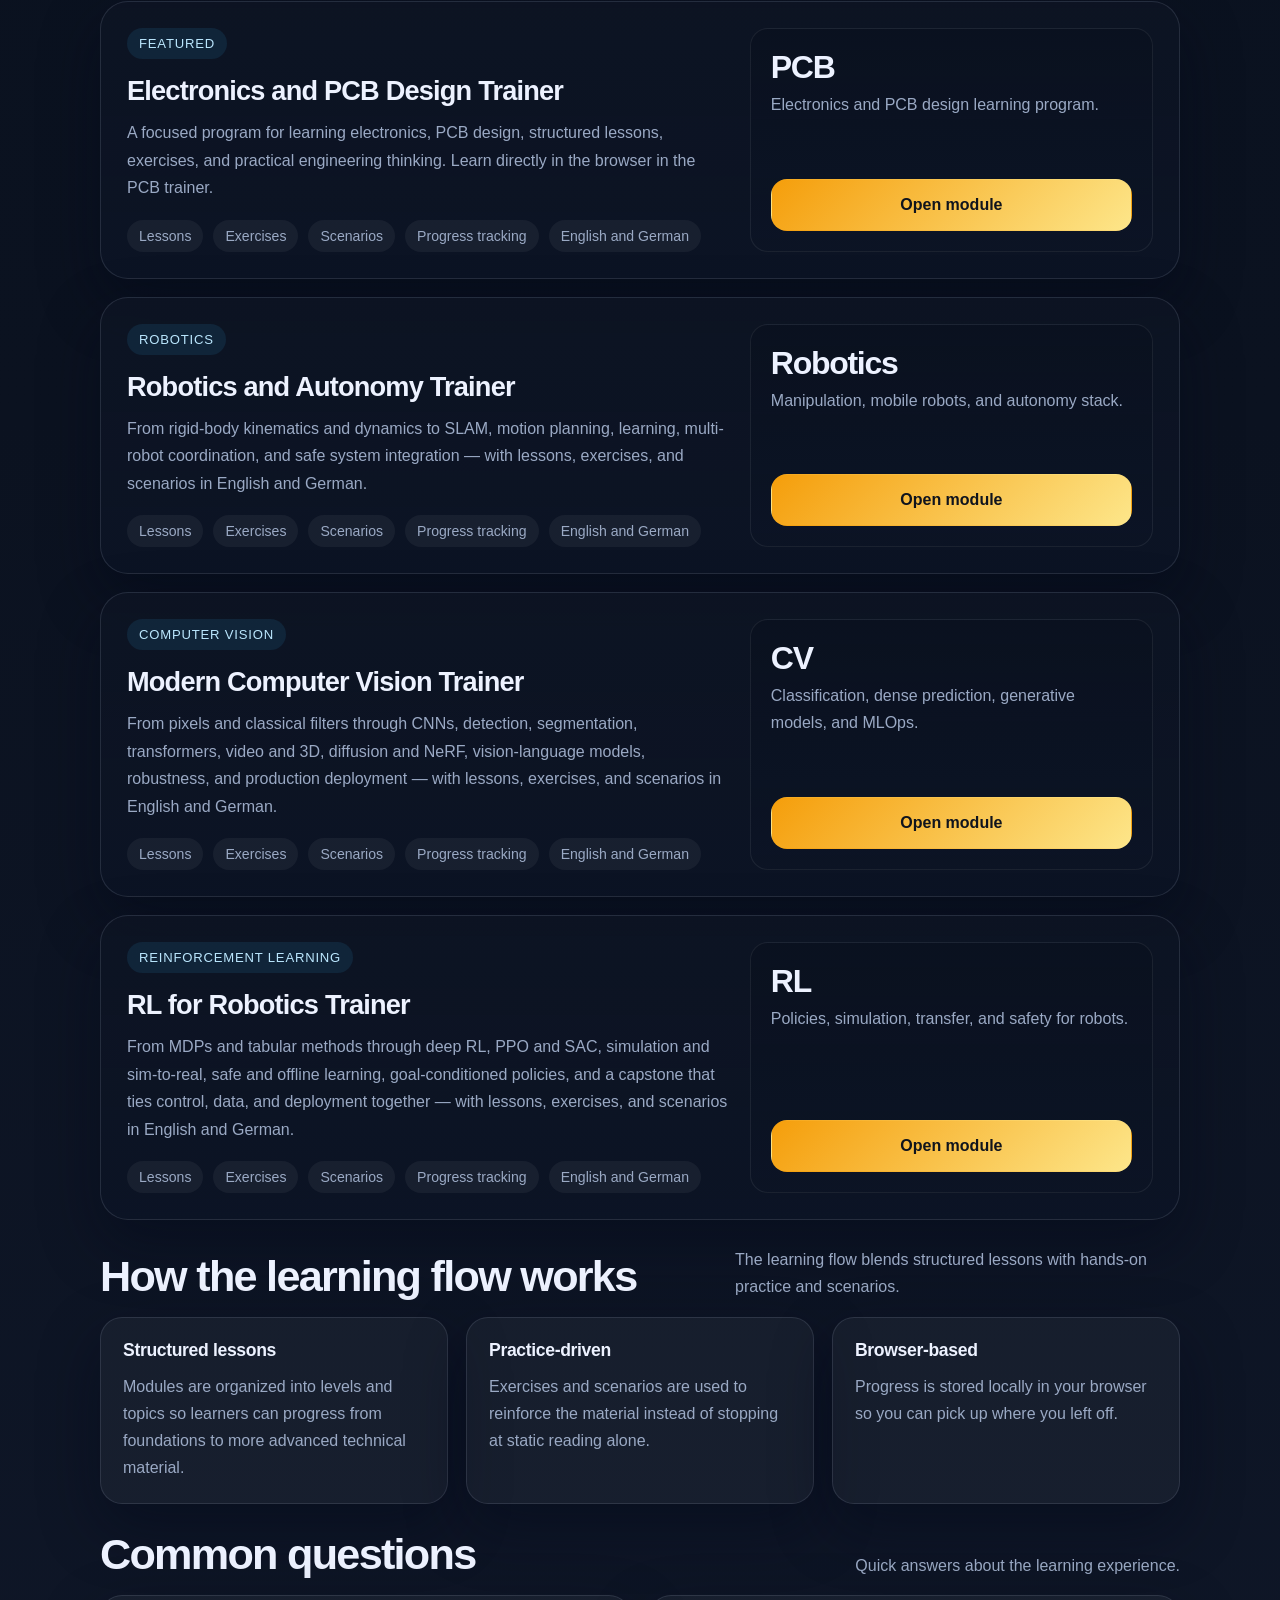
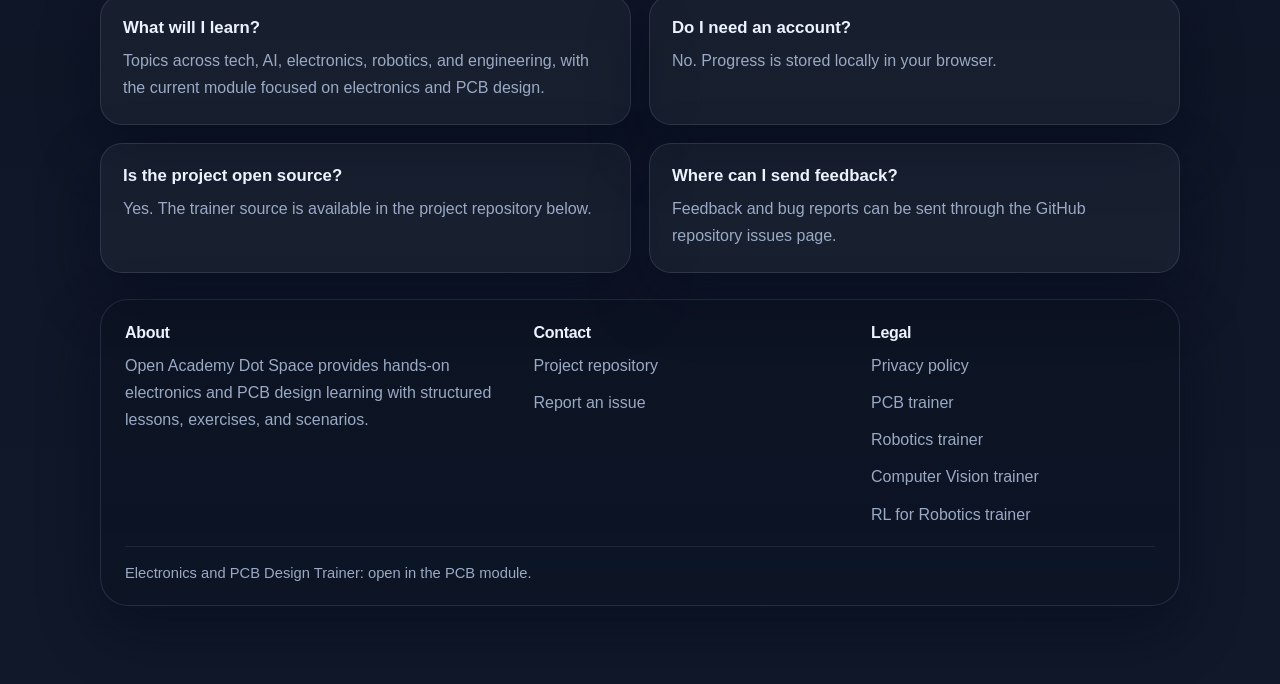
==== commit 8b018124: "feat: Add RL for Robotics module with structured lessons, exercises, and scenarios, enhancing educat" ====
--- a/index.html
+++ b/index.html
@@ -592,6 +592,7 @@
                     <a class="button button-secondary" href="modules/pcb/">Open the PCB trainer</a>
                     <a class="button button-secondary" href="modules/robotics/">Open the Robotics trainer</a>
                     <a class="button button-secondary" href="modules/computervision/">Open the Computer Vision trainer</a>
+                    <a class="button button-secondary" href="modules/rlrobotics/">Open the RL for Robotics trainer</a>
                 </div>
                 <div class="hero-meta" aria-label="Open Academy Dot Space summary">
                     <span>Free modules</span>
@@ -728,6 +729,32 @@
                             <a class="button button-primary" href="modules/computervision/">Open module</a>
                         </div>
                     </article>
+                    <article class="module-card">
+                        <div>
+                            <div class="module-kicker">Reinforcement learning</div>
+                            <h3>RL for Robotics Trainer</h3>
+                            <p>
+                                From MDPs and tabular methods through deep RL, PPO and SAC, simulation and sim-to-real,
+                                safe and offline learning, goal-conditioned policies, and a capstone that ties control,
+                                data, and deployment together — with lessons, exercises, and scenarios in English and
+                                German.
+                            </p>
+                            <div class="module-tags" aria-label="RL robotics module features">
+                                <span>Lessons</span>
+                                <span>Exercises</span>
+                                <span>Scenarios</span>
+                                <span>Progress tracking</span>
+                                <span>English and German</span>
+                            </div>
+                        </div>
+                        <div class="module-side">
+                            <div>
+                                <strong>RL</strong>
+                                <span>Policies, simulation, transfer, and safety for robots.</span>
+                            </div>
+                            <a class="button button-primary" href="modules/rlrobotics/">Open module</a>
+                        </div>
+                    </article>
                 </div>
             </section>
 
@@ -825,6 +852,7 @@
                             <a href="modules/pcb/">PCB trainer</a>
                             <a href="modules/robotics/">Robotics trainer</a>
                             <a href="modules/computervision/">Computer Vision trainer</a>
+                            <a href="modules/rlrobotics/">RL for Robotics trainer</a>
                         </div>
                     </div>
                     <div class="footer-bottom">
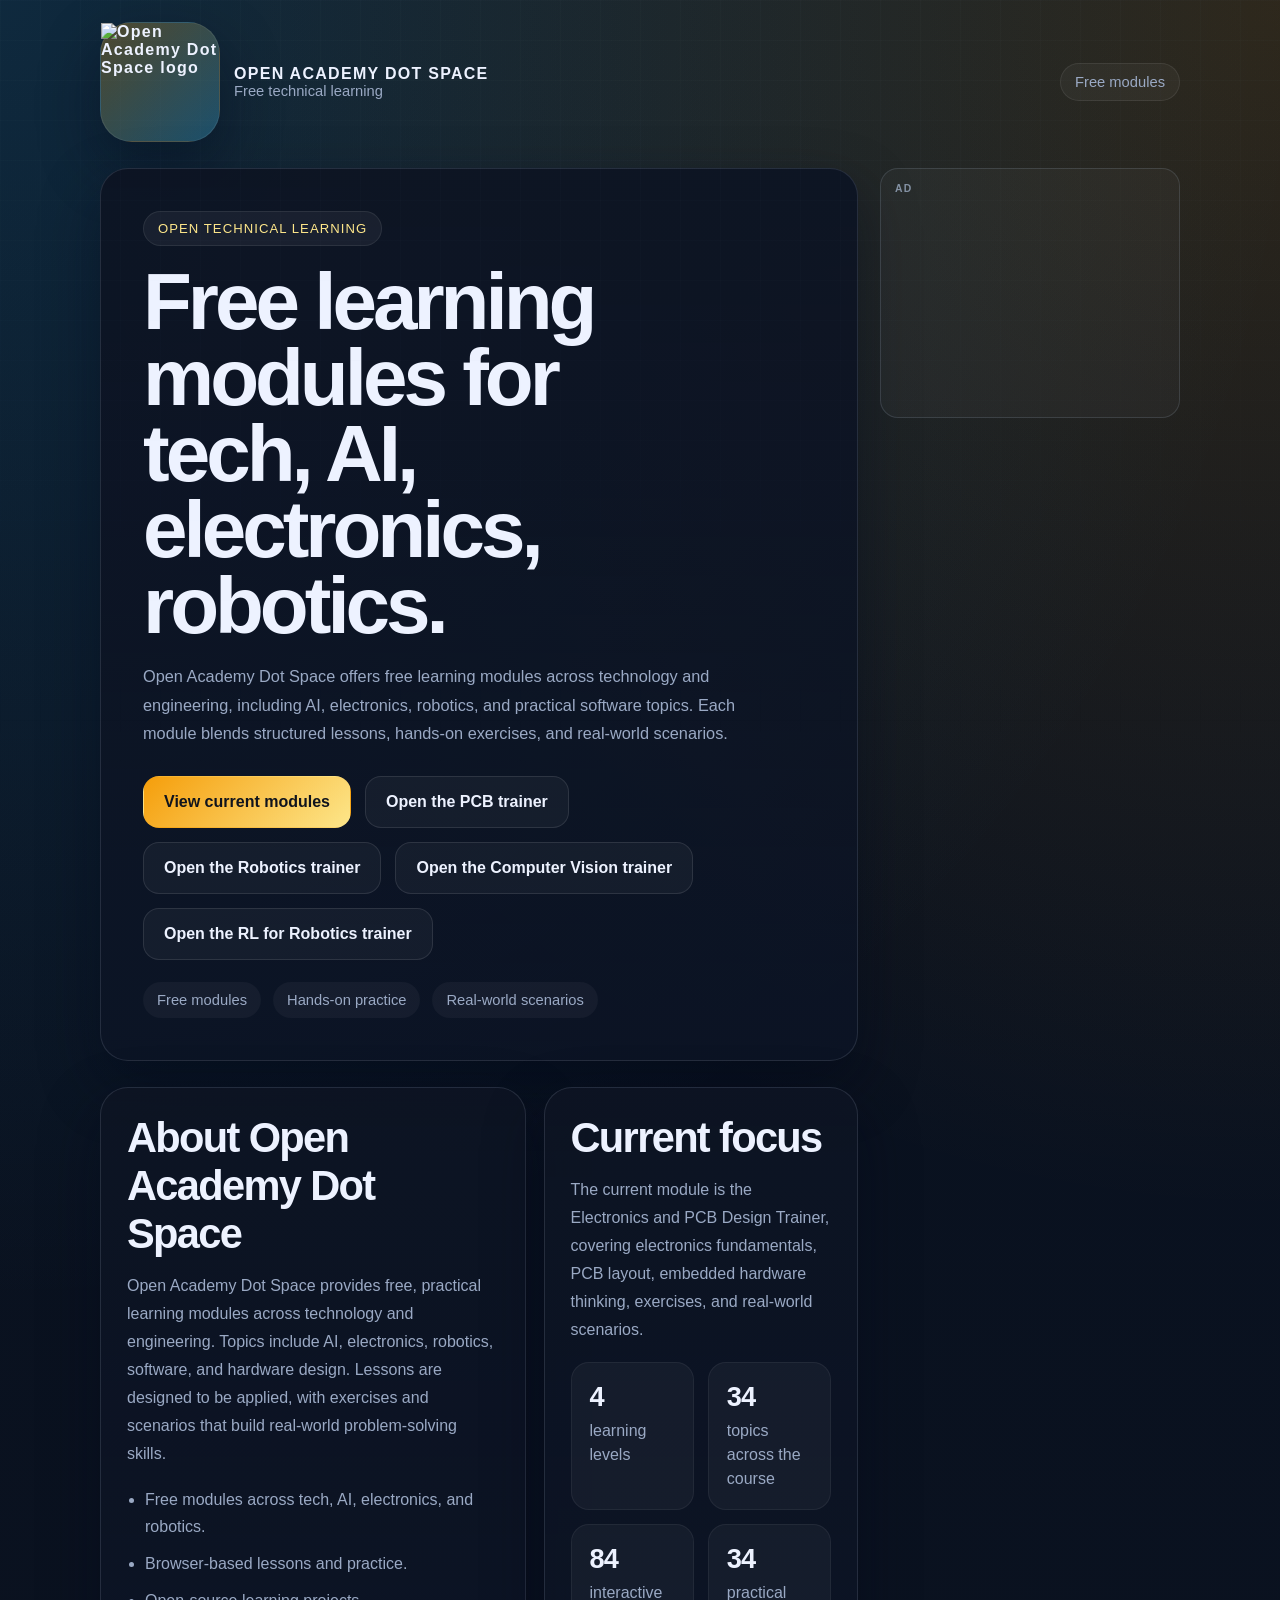
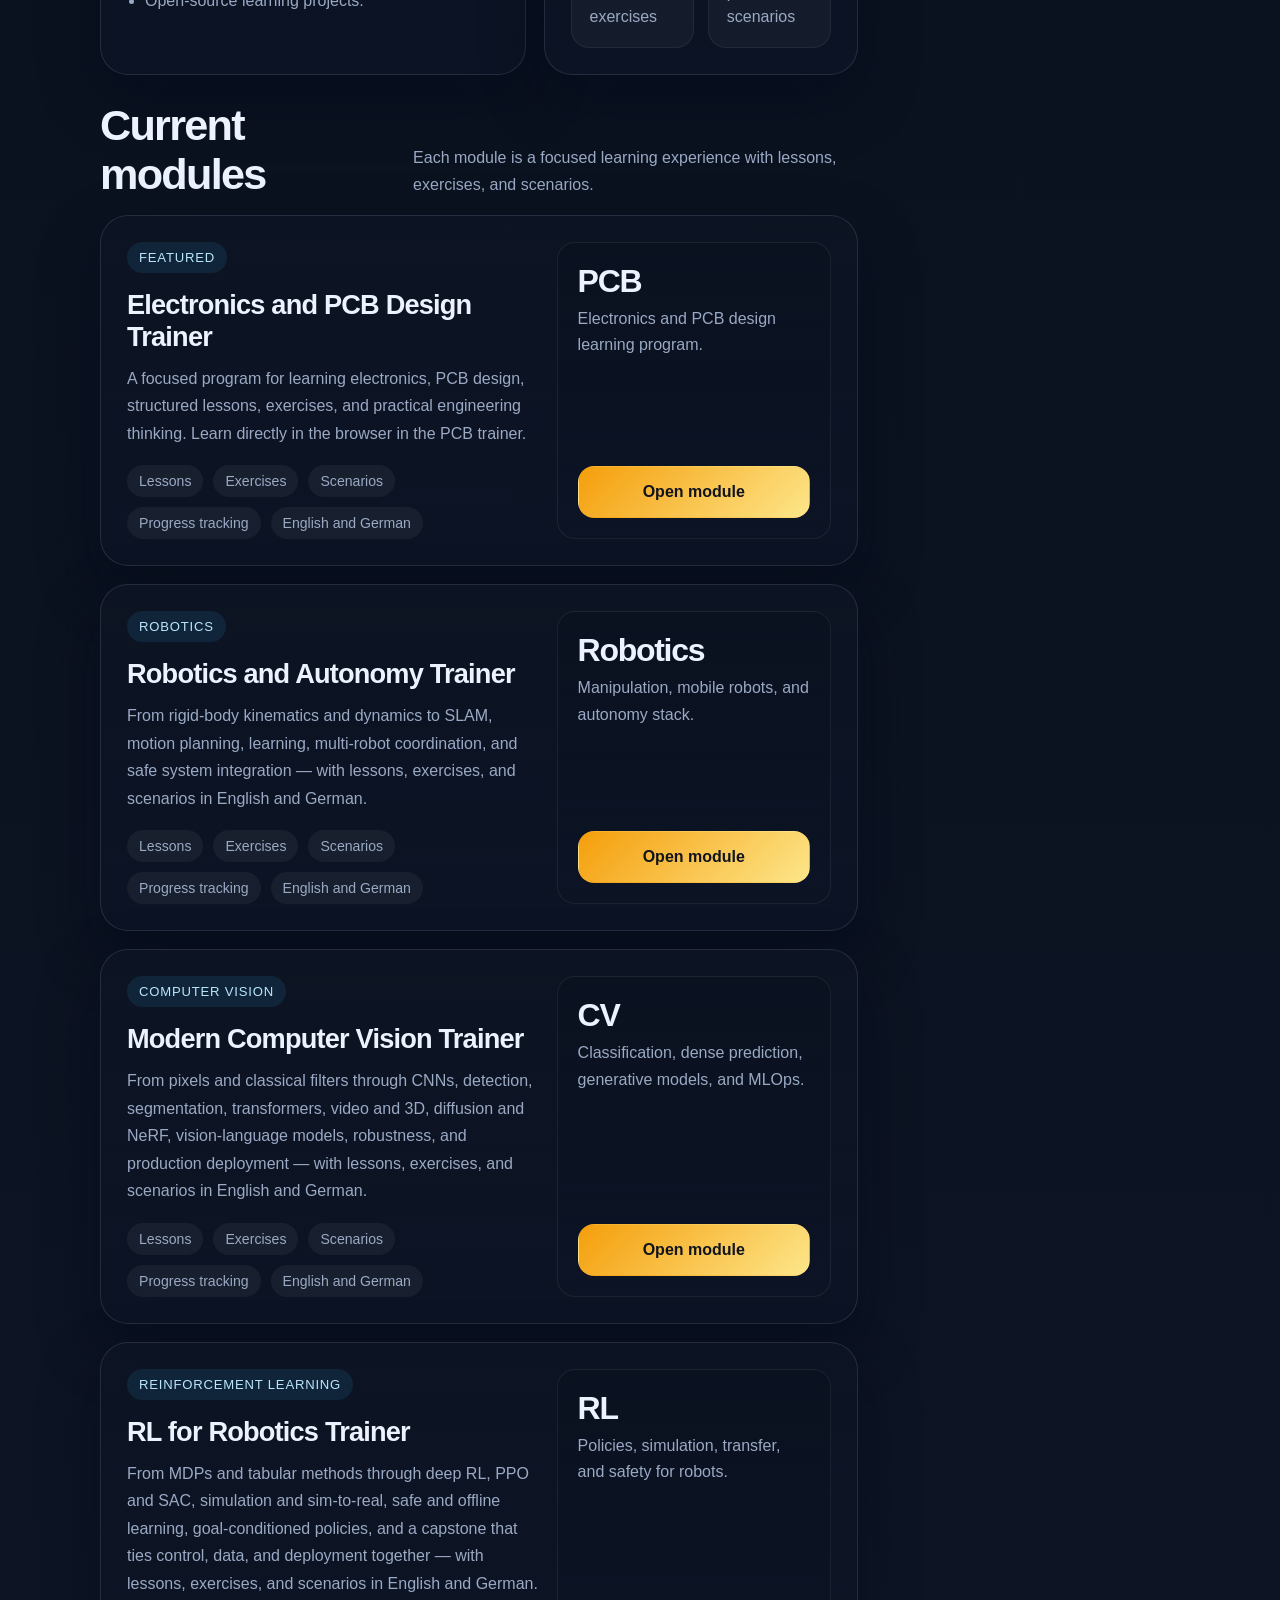
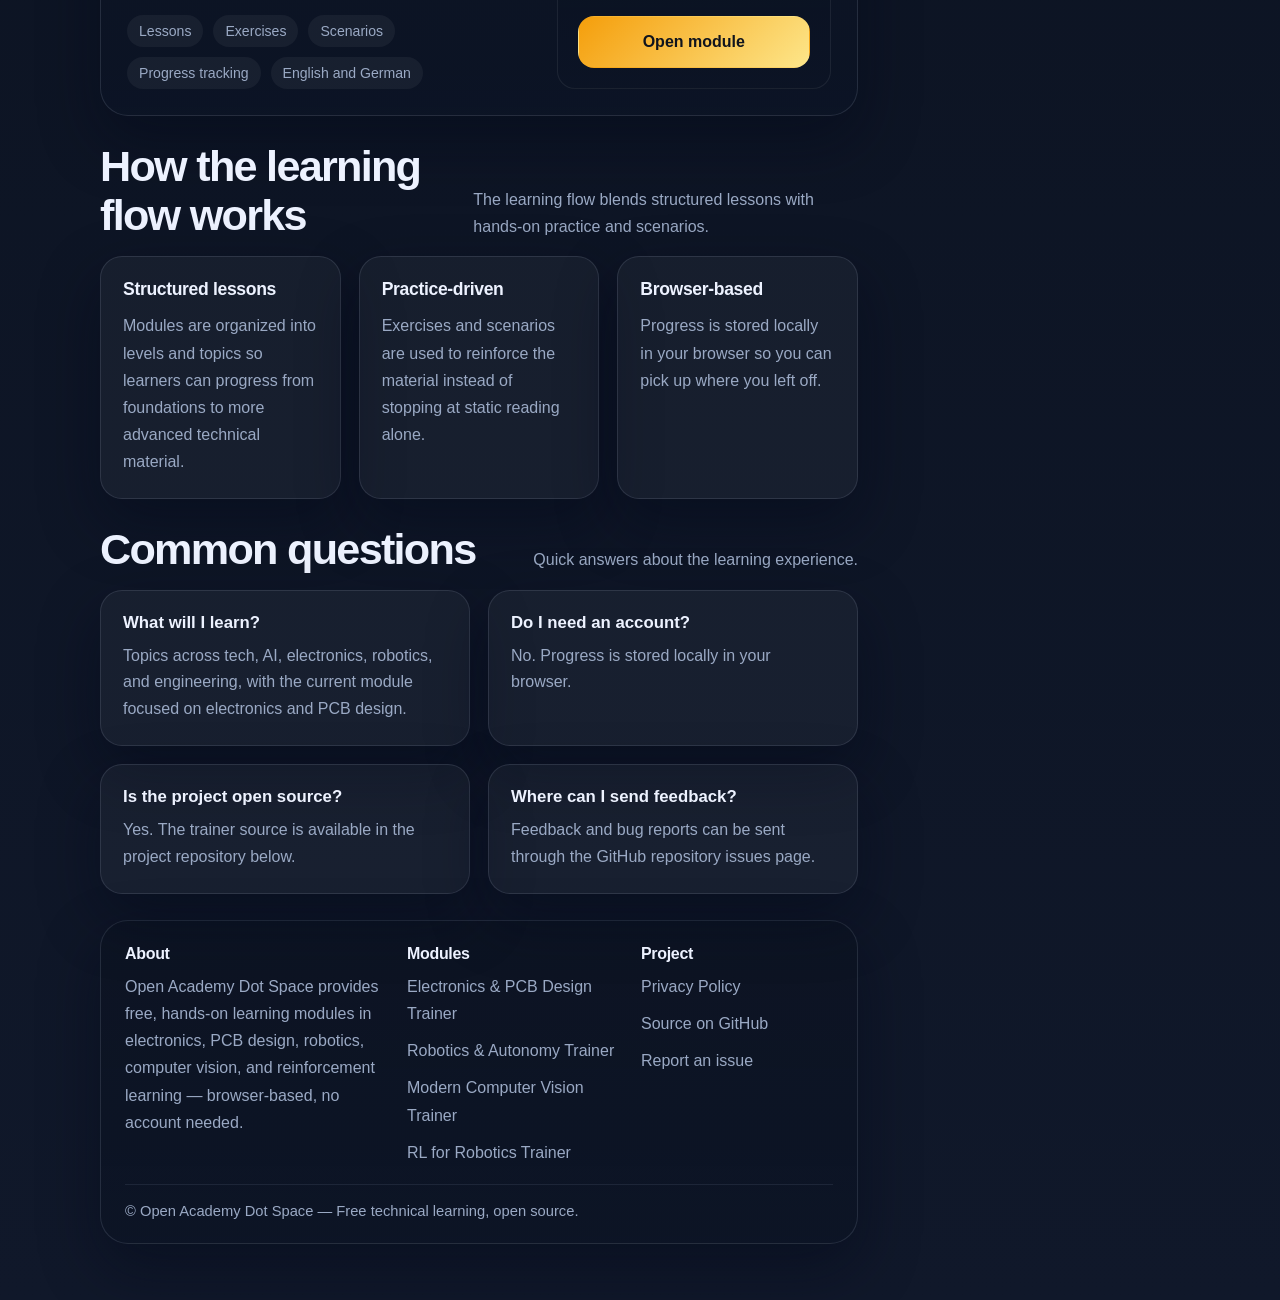
==== commit f32add09: "feat: add robots.txt and sitemap.xml, and remove temporary markdown source files" ====
--- a/index.html
+++ b/index.html
@@ -5,12 +5,13 @@
     <meta charset="UTF-8">
     <meta name="viewport" content="width=device-width, initial-scale=1.0">
     <meta name="description"
-        content="Free learning modules in tech, AI, electronics, robotics, and engineering with structured lessons, exercises, and real-world scenarios.">
-    <meta name="keywords" content="Open Academy Dot Space, free learning modules, tech learning, AI learning, electronics, robotics, engineering education">
+        content="Free interactive learning modules in electronics, PCB design, robotics, computer vision, and reinforcement learning. Browser-based, no account needed.">
+    <meta name="keywords" content="free learning modules, electronics, PCB design, robotics, computer vision, reinforcement learning, engineering education, open academy">
     <meta name="author" content="Saman Ardalan">
     <meta name="robots" content="index, follow, max-image-preview:large, max-snippet:-1, max-video-preview:-1">
     <meta name="google-adsense-account" content="ca-pub-4757211359193207">
     <meta name="theme-color" content="#0b1220">
+    <link rel="canonical" href="https://openacademy.space/">
     <link rel="icon" href="assets/icons/favicon.ico" sizes="any">
     <link rel="icon" type="image/png" sizes="32x32" href="assets/icons/favicon-32.png">
     <link rel="icon" type="image/png" sizes="16x16" href="assets/icons/favicon-16.png">
@@ -19,11 +20,101 @@
     <link rel="apple-touch-icon" sizes="180x180" href="assets/icons/apple-touch-icon.png">
     <link rel="manifest" href="assets/icons/site.webmanifest">
     <meta property="og:type" content="website">
-    <meta property="og:title" content="Open Academy Dot Space">
+    <meta property="og:url" content="https://openacademy.space/">
+    <meta property="og:title" content="Open Academy Dot Space — Free Tech &amp; Engineering Learning Modules">
     <meta property="og:description"
-        content="Free learning modules in tech, AI, electronics, robotics, and engineering.">
+        content="Free interactive learning modules in electronics, PCB design, robotics, computer vision, and reinforcement learning. Browser-based, no account needed.">
     <meta property="og:site_name" content="Open Academy Dot Space">
-    <title>Open Academy Dot Space</title>
+    <meta property="og:locale" content="en_US">
+    <meta property="og:image" content="https://openacademy.space/assets/logo/oads-transparent-512.png">
+    <meta property="og:image:width" content="512">
+    <meta property="og:image:height" content="512">
+    <meta property="og:image:alt" content="Open Academy Dot Space logo">
+    <meta name="twitter:card" content="summary">
+    <meta name="twitter:title" content="Open Academy Dot Space — Free Tech &amp; Engineering Learning Modules">
+    <meta name="twitter:description"
+        content="Free interactive learning modules in electronics, PCB design, robotics, computer vision, and reinforcement learning. Browser-based, no account needed.">
+    <meta name="twitter:image" content="https://openacademy.space/assets/logo/oads-transparent-512.png">
+    <title>Open Academy Dot Space — Free Electronics, Robotics &amp; AI Learning</title>
+    <script type="application/ld+json">
+    {
+        "@context": "https://schema.org",
+        "@graph": [
+            {
+                "@type": "Organization",
+                "@id": "https://openacademy.space/#organization",
+                "name": "Open Academy Dot Space",
+                "url": "https://openacademy.space/",
+                "logo": {
+                    "@type": "ImageObject",
+                    "url": "https://openacademy.space/assets/logo/oads-transparent-512.png",
+                    "width": 512,
+                    "height": 512
+                },
+                "sameAs": [
+                    "https://github.com/smnrdln/oads"
+                ]
+            },
+            {
+                "@type": "WebSite",
+                "@id": "https://openacademy.space/#website",
+                "url": "https://openacademy.space/",
+                "name": "Open Academy Dot Space",
+                "description": "Free interactive learning modules in electronics, PCB design, robotics, computer vision, and reinforcement learning.",
+                "publisher": { "@id": "https://openacademy.space/#organization" },
+                "inLanguage": ["en", "de"]
+            },
+            {
+                "@type": "WebPage",
+                "@id": "https://openacademy.space/#webpage",
+                "url": "https://openacademy.space/",
+                "name": "Open Academy Dot Space — Free Electronics, Robotics & AI Learning",
+                "description": "Free interactive learning modules in electronics, PCB design, robotics, computer vision, and reinforcement learning.",
+                "isPartOf": { "@id": "https://openacademy.space/#website" },
+                "about": { "@id": "https://openacademy.space/#organization" },
+                "inLanguage": "en"
+            },
+            {
+                "@type": "FAQPage",
+                "@id": "https://openacademy.space/#faq",
+                "mainEntity": [
+                    {
+                        "@type": "Question",
+                        "name": "What will I learn?",
+                        "acceptedAnswer": {
+                            "@type": "Answer",
+                            "text": "Topics across tech, AI, electronics, robotics, and engineering. Current modules cover electronics and PCB design, robotics and autonomy, modern computer vision, and reinforcement learning for robotics."
+                        }
+                    },
+                    {
+                        "@type": "Question",
+                        "name": "Do I need an account?",
+                        "acceptedAnswer": {
+                            "@type": "Answer",
+                            "text": "No. Progress is stored locally in your browser. No registration or account is required."
+                        }
+                    },
+                    {
+                        "@type": "Question",
+                        "name": "Is the project open source?",
+                        "acceptedAnswer": {
+                            "@type": "Answer",
+                            "text": "Yes. The trainer source code is available in the GitHub project repository at https://github.com/smnrdln/oads."
+                        }
+                    },
+                    {
+                        "@type": "Question",
+                        "name": "Where can I send feedback?",
+                        "acceptedAnswer": {
+                            "@type": "Answer",
+                            "text": "Feedback and bug reports can be sent through the GitHub repository issues page at https://github.com/smnrdln/oads/issues."
+                        }
+                    }
+                ]
+            }
+        ]
+    }
+    </script>
     <script async src="https://pagead2.googlesyndication.com/pagead/js/adsbygoogle.js?client=ca-pub-4757211359193207"
         crossorigin="anonymous"></script>
     <style>
@@ -560,11 +651,11 @@
 <body>
     <header class="site-header">
         <div class="shell">
-            <a class="brand" href="#top" aria-label="Open Academy Dot Space home">
+            <a class="brand" href="/" aria-label="Open Academy Dot Space home">
                 <div class="brand-mark">
                     <img src="assets/logo/oads-transparent-256.png"
                         srcset="assets/logo/oads-transparent-256.png 1x, assets/logo/oads-transparent-512.png 2x"
-                        alt="Open Academy Dot Space logo" width="120" height="120">
+                        alt="Open Academy Dot Space logo" width="120" height="120" loading="eager" fetchpriority="high">
                 </div>
                 <div class="brand-copy">
                     <strong>Open Academy Dot Space</strong>
@@ -835,28 +926,28 @@
                         <div class="footer-column">
                             <h3>About</h3>
                             <p>
-                                Open Academy Dot Space provides hands-on electronics and PCB design learning with
-                                structured lessons, exercises, and scenarios.
+                                Open Academy Dot Space provides free, hands-on learning modules in electronics, PCB design,
+                                robotics, computer vision, and reinforcement learning — browser-based, no account needed.
                             </p>
                         </div>
                         <div class="footer-column">
-                            <h3>Contact</h3>
+                            <h3>Modules</h3>
+                            <a href="modules/pcb/">Electronics &amp; PCB Design Trainer</a>
+                            <a href="modules/robotics/">Robotics &amp; Autonomy Trainer</a>
+                            <a href="modules/computervision/">Modern Computer Vision Trainer</a>
+                            <a href="modules/rlrobotics/">RL for Robotics Trainer</a>
+                        </div>
+                        <div class="footer-column">
+                            <h3>Project</h3>
+                            <a href="privacy.html">Privacy Policy</a>
                             <a href="https://github.com/smnrdln/oads" target="_blank"
-                                rel="noopener noreferrer">Project repository</a>
+                                rel="noopener noreferrer">Source on GitHub</a>
                             <a href="https://github.com/smnrdln/oads/issues" target="_blank"
                                 rel="noopener noreferrer">Report an issue</a>
                         </div>
-                        <div class="footer-column">
-                            <h3>Legal</h3>
-                            <a href="privacy.html">Privacy policy</a>
-                            <a href="modules/pcb/">PCB trainer</a>
-                            <a href="modules/robotics/">Robotics trainer</a>
-                            <a href="modules/computervision/">Computer Vision trainer</a>
-                            <a href="modules/rlrobotics/">RL for Robotics trainer</a>
-                        </div>
                     </div>
                     <div class="footer-bottom">
-                        Electronics and PCB Design Trainer: open in the PCB module.
+                        &copy; Open Academy Dot Space &mdash; Free technical learning, open source.
                     </div>
                 </div>
             </footer>
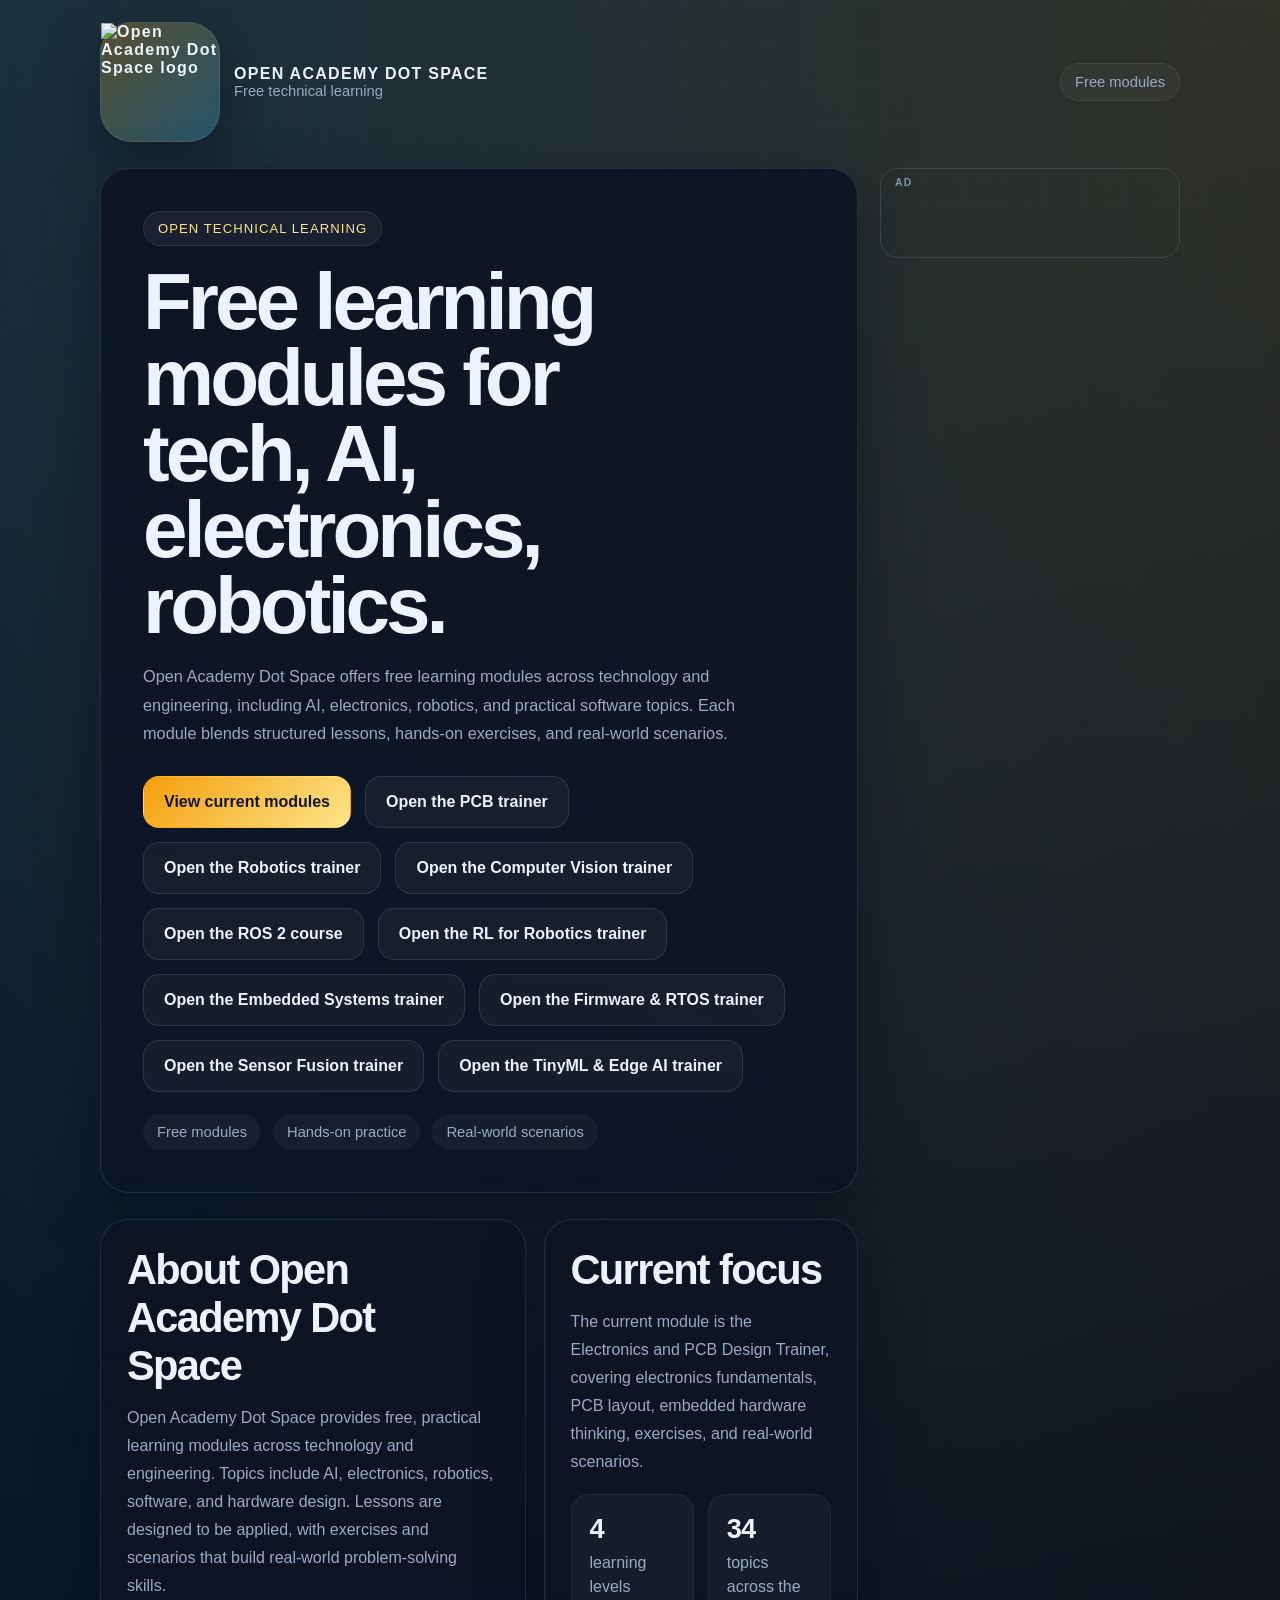
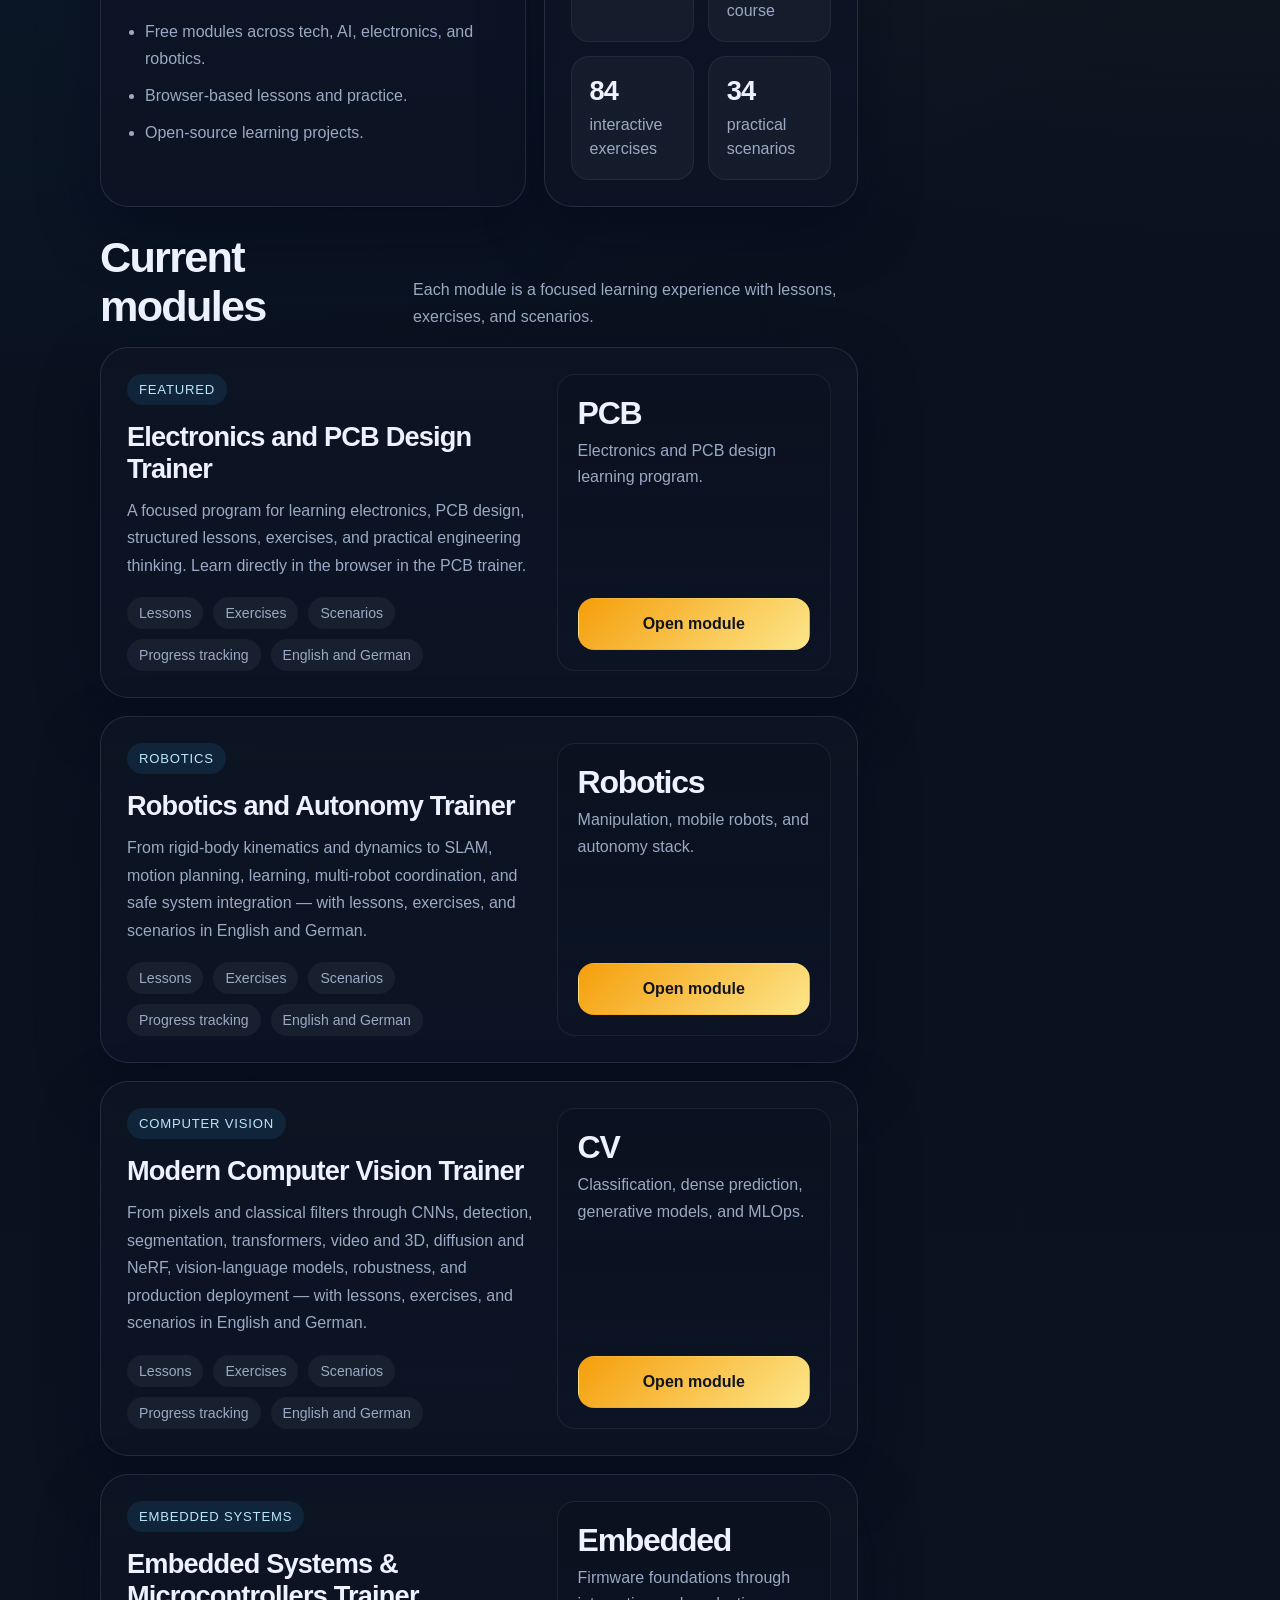
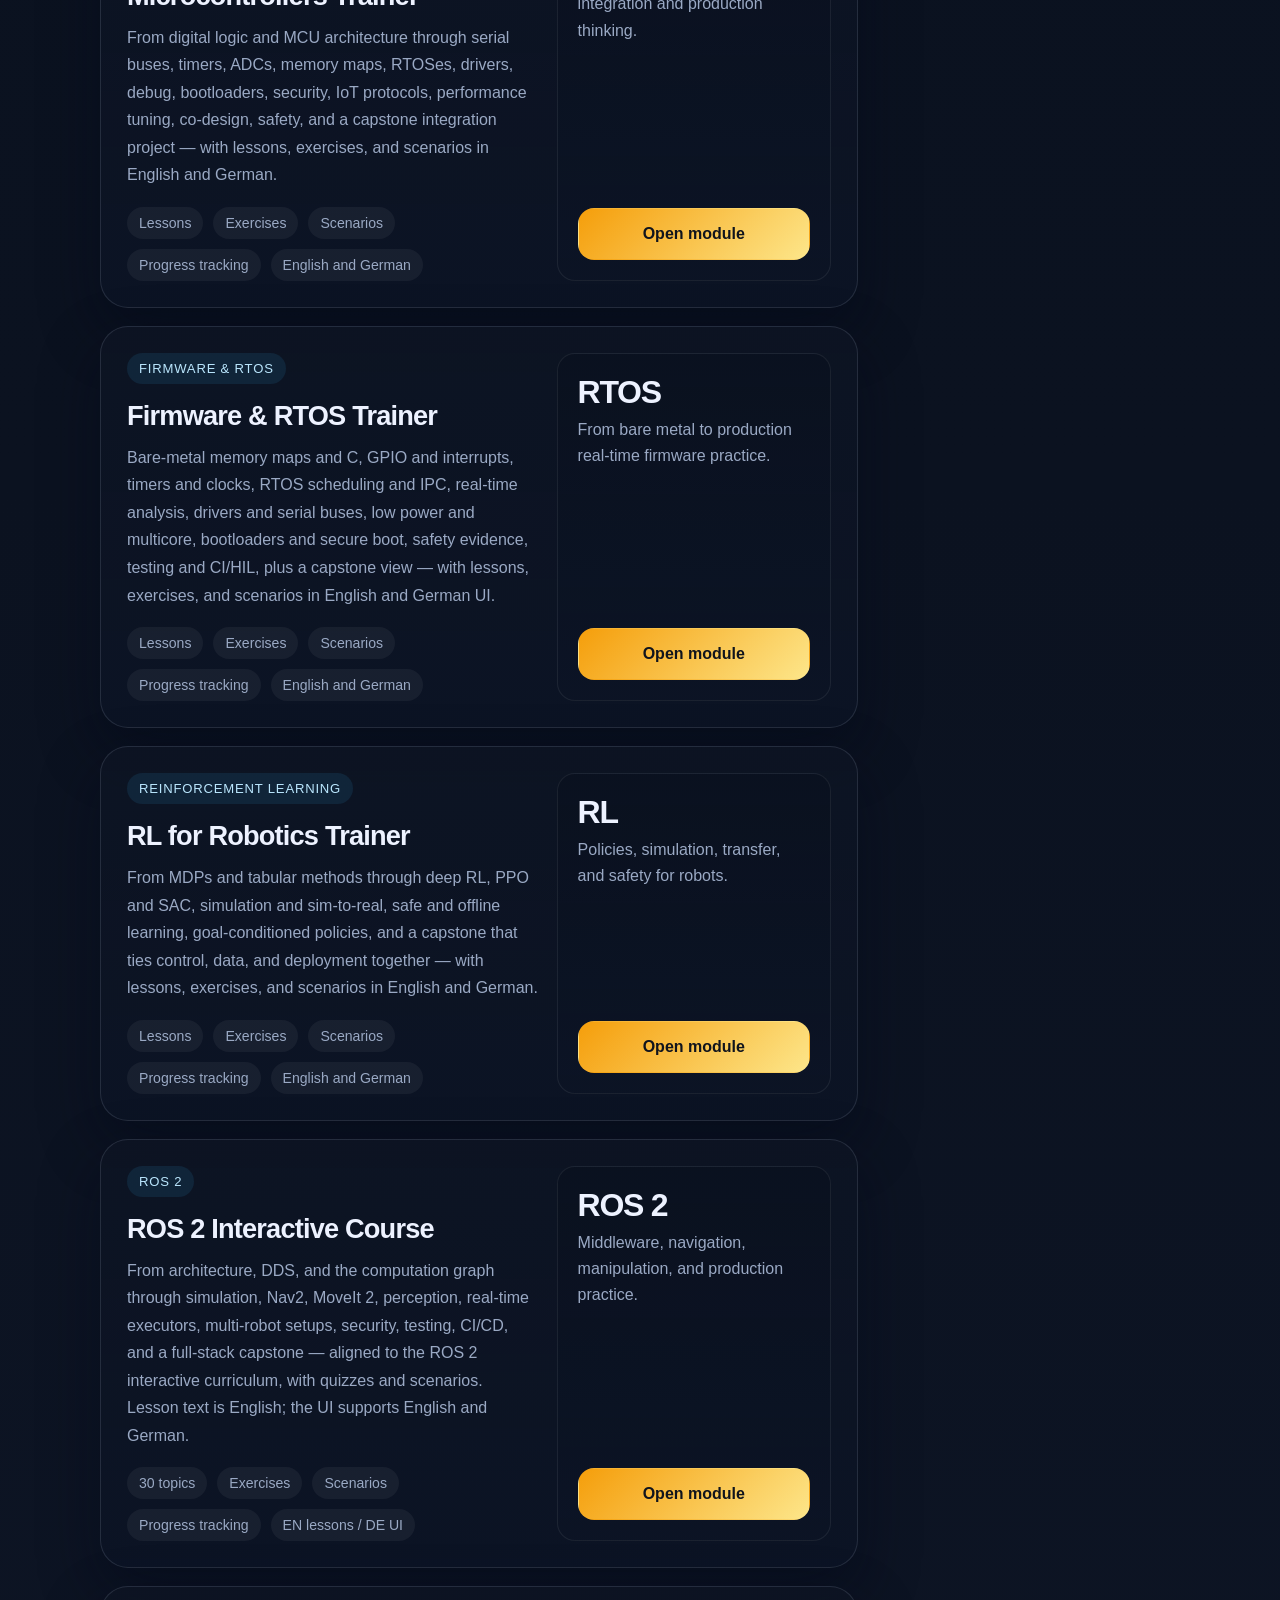
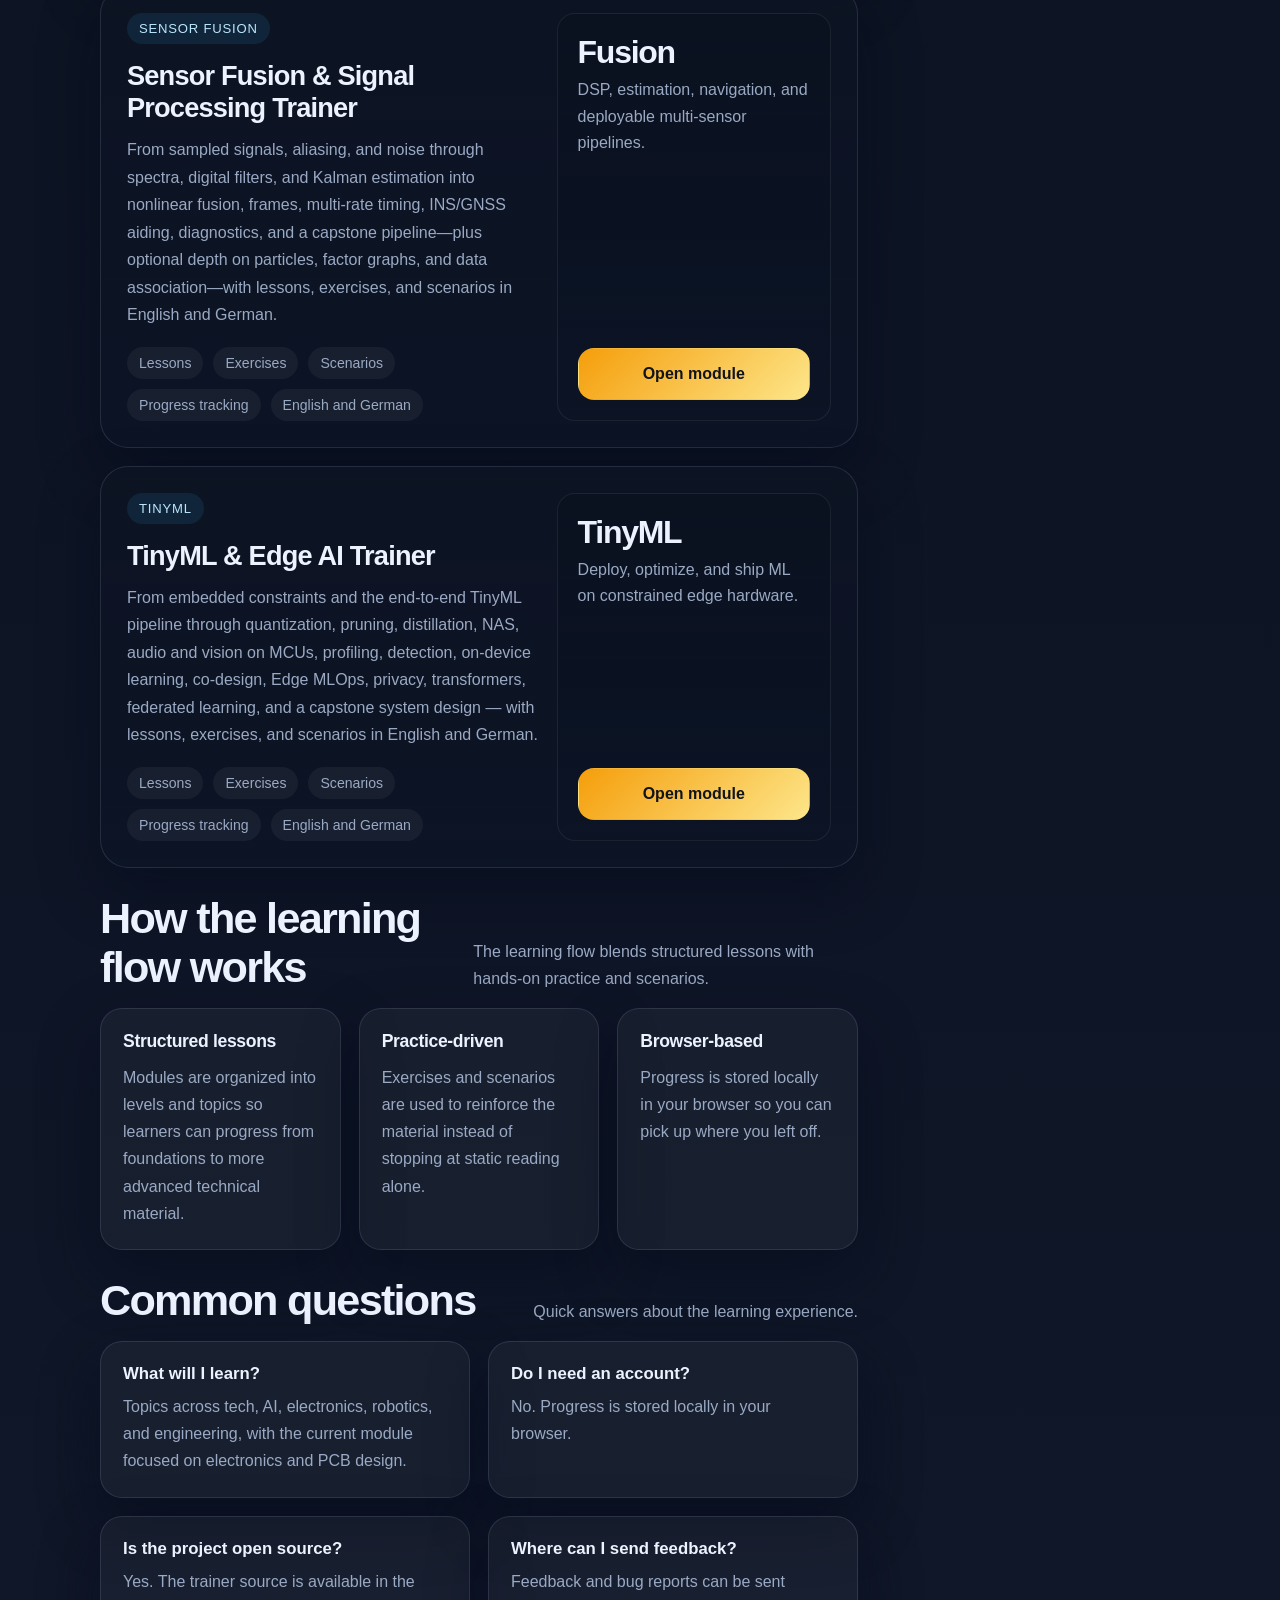
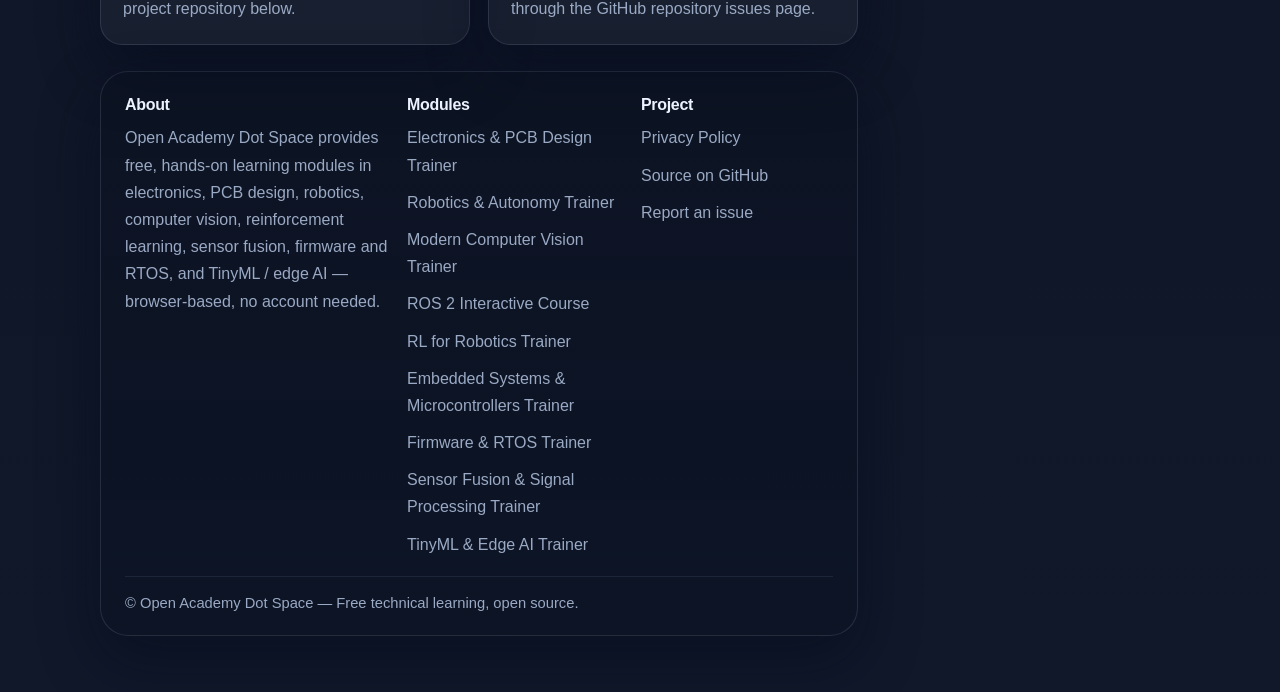
==== commit f20b3702: "feat: Update educational content by adding new modules for ROS 2, Embedded Systems, Sensor Fusion, a" ====
--- a/index.html
+++ b/index.html
@@ -5,8 +5,8 @@
     <meta charset="UTF-8">
     <meta name="viewport" content="width=device-width, initial-scale=1.0">
     <meta name="description"
-        content="Free interactive learning modules in electronics, PCB design, robotics, computer vision, and reinforcement learning. Browser-based, no account needed.">
-    <meta name="keywords" content="free learning modules, electronics, PCB design, robotics, computer vision, reinforcement learning, engineering education, open academy">
+        content="Free interactive learning modules in electronics, PCB design, robotics, computer vision, reinforcement learning, sensor fusion, firmware and RTOS, and TinyML / edge AI. Browser-based, no account needed.">
+    <meta name="keywords" content="free learning modules, electronics, PCB design, robotics, computer vision, reinforcement learning, sensor fusion, firmware, RTOS, signal processing, engineering education, open academy">
     <meta name="author" content="Saman Ardalan">
     <meta name="robots" content="index, follow, max-image-preview:large, max-snippet:-1, max-video-preview:-1">
     <meta name="google-adsense-account" content="ca-pub-4757211359193207">
@@ -23,7 +23,7 @@
     <meta property="og:url" content="https://openacademy.space/">
     <meta property="og:title" content="Open Academy Dot Space — Free Tech &amp; Engineering Learning Modules">
     <meta property="og:description"
-        content="Free interactive learning modules in electronics, PCB design, robotics, computer vision, and reinforcement learning. Browser-based, no account needed.">
+        content="Free interactive learning modules in electronics, PCB design, robotics, computer vision, reinforcement learning, sensor fusion, firmware and RTOS, and TinyML / edge AI. Browser-based, no account needed.">
     <meta property="og:site_name" content="Open Academy Dot Space">
     <meta property="og:locale" content="en_US">
     <meta property="og:image" content="https://openacademy.space/assets/logo/oads-transparent-512.png">
@@ -33,7 +33,7 @@
     <meta name="twitter:card" content="summary">
     <meta name="twitter:title" content="Open Academy Dot Space — Free Tech &amp; Engineering Learning Modules">
     <meta name="twitter:description"
-        content="Free interactive learning modules in electronics, PCB design, robotics, computer vision, and reinforcement learning. Browser-based, no account needed.">
+        content="Free interactive learning modules in electronics, PCB design, robotics, computer vision, reinforcement learning, sensor fusion, firmware and RTOS, and TinyML / edge AI. Browser-based, no account needed.">
     <meta name="twitter:image" content="https://openacademy.space/assets/logo/oads-transparent-512.png">
     <title>Open Academy Dot Space — Free Electronics, Robotics &amp; AI Learning</title>
     <script type="application/ld+json">
@@ -60,7 +60,7 @@
                 "@id": "https://openacademy.space/#website",
                 "url": "https://openacademy.space/",
                 "name": "Open Academy Dot Space",
-                "description": "Free interactive learning modules in electronics, PCB design, robotics, computer vision, and reinforcement learning.",
+                "description": "Free interactive learning modules in electronics, PCB design, robotics, computer vision, reinforcement learning, sensor fusion, firmware and RTOS, and TinyML / edge AI.",
                 "publisher": { "@id": "https://openacademy.space/#organization" },
                 "inLanguage": ["en", "de"]
             },
@@ -69,7 +69,7 @@
                 "@id": "https://openacademy.space/#webpage",
                 "url": "https://openacademy.space/",
                 "name": "Open Academy Dot Space — Free Electronics, Robotics & AI Learning",
-                "description": "Free interactive learning modules in electronics, PCB design, robotics, computer vision, and reinforcement learning.",
+                "description": "Free interactive learning modules in electronics, PCB design, robotics, computer vision, reinforcement learning, sensor fusion, firmware and RTOS, and TinyML / edge AI.",
                 "isPartOf": { "@id": "https://openacademy.space/#website" },
                 "about": { "@id": "https://openacademy.space/#organization" },
                 "inLanguage": "en"
@@ -83,7 +83,7 @@
                         "name": "What will I learn?",
                         "acceptedAnswer": {
                             "@type": "Answer",
-                            "text": "Topics across tech, AI, electronics, robotics, and engineering. Current modules cover electronics and PCB design, robotics and autonomy, modern computer vision, and reinforcement learning for robotics."
+                            "text": "Topics across tech, AI, electronics, robotics, and engineering. Current modules cover electronics and PCB design, robotics and autonomy, modern computer vision, reinforcement learning for robotics, and sensor fusion with signal processing."
                         }
                     },
                     {
@@ -683,7 +683,12 @@
                     <a class="button button-secondary" href="modules/pcb/">Open the PCB trainer</a>
                     <a class="button button-secondary" href="modules/robotics/">Open the Robotics trainer</a>
                     <a class="button button-secondary" href="modules/computervision/">Open the Computer Vision trainer</a>
+                    <a class="button button-secondary" href="modules/ros2/">Open the ROS 2 course</a>
                     <a class="button button-secondary" href="modules/rlrobotics/">Open the RL for Robotics trainer</a>
+                    <a class="button button-secondary" href="modules/embeddedsystems/">Open the Embedded Systems trainer</a>
+                    <a class="button button-secondary" href="modules/firmware/">Open the Firmware &amp; RTOS trainer</a>
+                    <a class="button button-secondary" href="modules/sensorfusion/">Open the Sensor Fusion trainer</a>
+                    <a class="button button-secondary" href="modules/tinyml/">Open the TinyML &amp; Edge AI trainer</a>
                 </div>
                 <div class="hero-meta" aria-label="Open Academy Dot Space summary">
                     <span>Free modules</span>
@@ -820,6 +825,59 @@
                             <a class="button button-primary" href="modules/computervision/">Open module</a>
                         </div>
                     </article>
+                    <article class="module-card">
+                        <div>
+                            <div class="module-kicker">Embedded systems</div>
+                            <h3>Embedded Systems &amp; Microcontrollers Trainer</h3>
+                            <p>
+                                From digital logic and MCU architecture through serial buses, timers, ADCs, memory maps,
+                                RTOSes, drivers, debug, bootloaders, security, IoT protocols, performance tuning, co-design,
+                                safety, and a capstone integration project — with lessons, exercises, and scenarios in
+                                English and German.
+                            </p>
+                            <div class="module-tags" aria-label="Embedded systems module features">
+                                <span>Lessons</span>
+                                <span>Exercises</span>
+                                <span>Scenarios</span>
+                                <span>Progress tracking</span>
+                                <span>English and German</span>
+                            </div>
+                        </div>
+                        <div class="module-side">
+                            <div>
+                                <strong>Embedded</strong>
+                                <span>Firmware foundations through integration and production thinking.</span>
+                            </div>
+                            <a class="button button-primary" href="modules/embeddedsystems/">Open module</a>
+                        </div>
+                    </article>
+                    <article class="module-card">
+                        <div>
+                            <div class="module-kicker">Firmware &amp; RTOS</div>
+                            <h3>Firmware &amp; RTOS Trainer</h3>
+                            <p>
+                                Bare-metal memory maps and C, GPIO and interrupts, timers and clocks, RTOS scheduling and
+                                IPC, real-time analysis, drivers and serial buses, low power and multicore, bootloaders and
+                                secure boot, safety evidence, testing and CI/HIL, plus a capstone view — with lessons,
+                                exercises, and scenarios in English and German UI.
+                            </p>
+                            <div class="module-tags" aria-label="Firmware and RTOS module features">
+                                <span>Lessons</span>
+                                <span>Exercises</span>
+                                <span>Scenarios</span>
+                                <span>Progress tracking</span>
+                                <span>English and German</span>
+                            </div>
+                        </div>
+                        <div class="module-side">
+                            <div>
+                                <strong>RTOS</strong>
+                                <span>From bare metal to production real-time firmware practice.</span>
+                            </div>
+                            <a class="button button-primary" href="modules/firmware/">Open module</a>
+                        </div>
+                    </article>
+
                     <article class="module-card">
                         <div>
                             <div class="module-kicker">Reinforcement learning</div>
@@ -846,6 +904,85 @@
                             <a class="button button-primary" href="modules/rlrobotics/">Open module</a>
                         </div>
                     </article>
+                    <article class="module-card">
+                        <div>
+                            <div class="module-kicker">ROS 2</div>
+                            <h3>ROS 2 Interactive Course</h3>
+                            <p>
+                                From architecture, DDS, and the computation graph through simulation, Nav2, MoveIt 2,
+                                perception, real-time executors, multi-robot setups, security, testing, CI/CD, and a
+                                full-stack capstone — aligned to the ROS 2 interactive curriculum, with quizzes and
+                                scenarios. Lesson text is English; the UI supports English and German.
+                            </p>
+                            <div class="module-tags" aria-label="ROS 2 module features">
+                                <span>30 topics</span>
+                                <span>Exercises</span>
+                                <span>Scenarios</span>
+                                <span>Progress tracking</span>
+                                <span>EN lessons / DE UI</span>
+                            </div>
+                        </div>
+                        <div class="module-side">
+                            <div>
+                                <strong>ROS 2</strong>
+                                <span>Middleware, navigation, manipulation, and production practice.</span>
+                            </div>
+                            <a class="button button-primary" href="modules/ros2/">Open module</a>
+                        </div>
+                    </article>
+                    <article class="module-card">
+                        <div>
+                            <div class="module-kicker">Sensor fusion</div>
+                            <h3>Sensor Fusion &amp; Signal Processing Trainer</h3>
+                            <p>
+                                From sampled signals, aliasing, and noise through spectra, digital filters, and Kalman
+                                estimation into nonlinear fusion, frames, multi-rate timing, INS/GNSS aiding, diagnostics,
+                                and a capstone pipeline—plus optional depth on particles, factor graphs, and data
+                                association—with lessons, exercises, and scenarios in English and German.
+                            </p>
+                            <div class="module-tags" aria-label="Sensor fusion module features">
+                                <span>Lessons</span>
+                                <span>Exercises</span>
+                                <span>Scenarios</span>
+                                <span>Progress tracking</span>
+                                <span>English and German</span>
+                            </div>
+                        </div>
+                        <div class="module-side">
+                            <div>
+                                <strong>Fusion</strong>
+                                <span>DSP, estimation, navigation, and deployable multi-sensor pipelines.</span>
+                            </div>
+                            <a class="button button-primary" href="modules/sensorfusion/">Open module</a>
+                        </div>
+                    </article>
+                    <article class="module-card">
+                        <div>
+                            <div class="module-kicker">TinyML</div>
+                            <h3>TinyML &amp; Edge AI Trainer</h3>
+                            <p>
+                                From embedded constraints and the end-to-end TinyML pipeline through quantization, pruning,
+                                distillation, NAS, audio and vision on MCUs, profiling, detection, on-device learning,
+                                co-design, Edge MLOps, privacy, transformers, federated learning, and a capstone system
+                                design — with lessons, exercises, and scenarios in English and German.
+                            </p>
+                            <div class="module-tags" aria-label="TinyML module features">
+                                <span>Lessons</span>
+                                <span>Exercises</span>
+                                <span>Scenarios</span>
+                                <span>Progress tracking</span>
+                                <span>English and German</span>
+                            </div>
+                        </div>
+                        <div class="module-side">
+                            <div>
+                                <strong>TinyML</strong>
+                                <span>Deploy, optimize, and ship ML on constrained edge hardware.</span>
+                            </div>
+                            <a class="button button-primary" href="modules/tinyml/">Open module</a>
+                        </div>
+                    </article>
+
                 </div>
             </section>
 
@@ -927,7 +1064,7 @@
                             <h3>About</h3>
                             <p>
                                 Open Academy Dot Space provides free, hands-on learning modules in electronics, PCB design,
-                                robotics, computer vision, and reinforcement learning — browser-based, no account needed.
+                                robotics, computer vision, reinforcement learning, sensor fusion, firmware and RTOS, and TinyML / edge AI — browser-based, no account needed.
                             </p>
                         </div>
                         <div class="footer-column">
@@ -935,7 +1072,12 @@
                             <a href="modules/pcb/">Electronics &amp; PCB Design Trainer</a>
                             <a href="modules/robotics/">Robotics &amp; Autonomy Trainer</a>
                             <a href="modules/computervision/">Modern Computer Vision Trainer</a>
+                            <a href="modules/ros2/">ROS 2 Interactive Course</a>
                             <a href="modules/rlrobotics/">RL for Robotics Trainer</a>
+                            <a href="modules/embeddedsystems/">Embedded Systems &amp; Microcontrollers Trainer</a>
+                            <a href="modules/firmware/">Firmware &amp; RTOS Trainer</a>
+                            <a href="modules/sensorfusion/">Sensor Fusion &amp; Signal Processing Trainer</a>
+                            <a href="modules/tinyml/">TinyML &amp; Edge AI Trainer</a>
                         </div>
                         <div class="footer-column">
                             <h3>Project</h3>
--- a/assets/css/oads-ads.css
+++ b/assets/css/oads-ads.css
@@ -5,17 +5,49 @@
     --oads-ad-rail-min: 240px;
     --oads-ad-gap: 22px;
     --oads-ad-border: rgba(148, 163, 184, 0.2);
-    --oads-ad-bg: rgba(255, 255, 255, 0.03);
+    --oads-ad-bg: transparent;
     --oads-ad-muted: rgba(148, 163, 184, 0.85);
 }
 
 :root[data-theme='light'] {
     --oads-ad-border: rgba(15, 23, 42, 0.12);
-    --oads-ad-bg: rgba(15, 23, 42, 0.04);
+    --oads-ad-bg: transparent;
     --oads-ad-muted: rgba(71, 85, 105, 0.9);
 }
 
-/* ── Home (marketing) page ── */
+/* ── Shared shell base ── */
+.oads-ad-shell {
+    display: block;
+    box-sizing: border-box;
+    margin: 0 auto;
+    overflow: hidden;
+    background: transparent;
+    border-radius: 18px;
+    border: 1px solid var(--oads-ad-border);
+    /* No fixed min-height here — breakpoint rules set it below */
+}
+
+.oads-ad-label {
+    display: block;
+    font-size: 0.65rem;
+    font-weight: 700;
+    letter-spacing: 0.12em;
+    text-transform: uppercase;
+    color: var(--oads-ad-muted);
+    padding: 8px 14px 4px;
+}
+
+.oads-ad-inner {
+    display: block;
+    overflow: hidden;
+}
+
+.oads-ad-inner .adsbygoogle {
+    display: block;
+    width: 100% !important;
+}
+
+/* ── Home (marketing) page layout ── */
 .oads-layout {
     display: grid;
     grid-template-columns: minmax(0, 1fr) minmax(var(--oads-ad-rail-min), var(--oads-ad-rail-max));
@@ -39,39 +71,6 @@
 
 .oads-ad-rail--empty {
     display: none !important;
-}
-
-.oads-ad-shell {
-    display: flex;
-    flex-direction: column;
-    gap: 8px;
-    padding: 14px;
-    border-radius: 18px;
-    border: 1px solid var(--oads-ad-border);
-    background: var(--oads-ad-bg);
-    min-height: 250px;
-    box-sizing: border-box;
-}
-
-.oads-ad-label {
-    font-size: 0.65rem;
-    font-weight: 700;
-    letter-spacing: 0.12em;
-    text-transform: uppercase;
-    color: var(--oads-ad-muted);
-}
-
-.oads-ad-inner {
-    flex: 1;
-    min-height: 200px;
-    display: flex;
-    align-items: flex-start;
-    justify-content: center;
-    overflow: hidden;
-}
-
-.oads-ad-inner .adsbygoogle {
-    width: 100% !important;
 }
 
 /* ── Module trainer (engine layout) ── */
@@ -106,7 +105,6 @@
 .oads-module-ad-rail .oads-ad-shell {
     position: sticky;
     top: 12px;
-    min-height: 280px;
     background: var(--color-bg-secondary);
     border-color: var(--color-border);
 }
@@ -115,7 +113,23 @@
     display: none;
 }
 
-@media (max-width: 1100px) {
+/* ─────────────────────────────────────────────────────────────
+   RESPONSIVE BREAKPOINTS
+   ───────────────────────────────────────────────────────────── */
+
+/* ── Desktop (> 1024px): full rail, correct size constraints ── */
+@media (min-width: 1025px) {
+    .oads-layout__rail .oads-ad-shell,
+    .oads-module-ad-rail .oads-ad-shell {
+        min-height: 90px;            /* CLS guard — prevents layout shift */
+        max-width: var(--oads-ad-rail-max);
+        overflow: hidden;
+    }
+}
+
+/* ── Tablet (768px – 1024px): sidebar rail constrained to 300px or hidden ── */
+@media (min-width: 768px) and (max-width: 1024px) {
+    /* Home/privacy layout collapses to single column */
     .oads-layout {
         grid-template-columns: minmax(0, 1fr);
     }
@@ -131,6 +145,16 @@
         order: 0;
     }
 
+    /* Rail ad on tablet: constrain to 300px max */
+    .oads-layout__rail .oads-ad-shell,
+    .oads-module-ad-rail .oads-ad-shell {
+        max-width: 300px;
+        min-height: 90px;
+        margin: 0 auto;
+        overflow: hidden;
+    }
+
+    /* Module stage collapses to column */
     .oads-module-stage {
         flex-direction: column;
     }
@@ -146,7 +170,50 @@
 
     .oads-module-ad-rail .oads-ad-shell {
         position: static;
-        max-width: min(100%, 360px);
+        max-width: 300px;
         margin: 0 auto;
     }
 }
+
+/* ── Mobile (< 768px): hide all rail/sidebar ads entirely ── */
+@media (max-width: 767px) {
+    /* Completely hide rail and module rail ad shells on mobile */
+    .oads-ad-shell[data-oads-slot="siteRail"],
+    .oads-ad-shell[data-oads-slot="moduleRail"] {
+        display: none !important;
+    }
+
+    /* Also collapse the container wrappers so they take no space */
+    .oads-layout__rail,
+    .oads-module-ad-rail {
+        display: none !important;
+    }
+
+    /* Home layout: single column */
+    .oads-layout {
+        grid-template-columns: minmax(0, 1fr);
+    }
+
+    /* Module stage: single column */
+    .oads-module-stage {
+        flex-direction: column;
+    }
+
+    /* Mobile banner (injected by JS for < 768px only) */
+    .oads-ad-shell[data-oads-slot="mobileBanner"] {
+        display: block;
+        width: 100%;
+        max-width: 100%;
+        min-height: 50px;    /* CLS guard */
+        overflow: hidden;
+        border-radius: 0;
+        border-left: none;
+        border-right: none;
+        background: transparent;
+        margin: 0;
+    }
+
+    .oads-ad-shell[data-oads-slot="mobileBanner"] .oads-ad-inner {
+        min-height: 50px;
+    }
+}
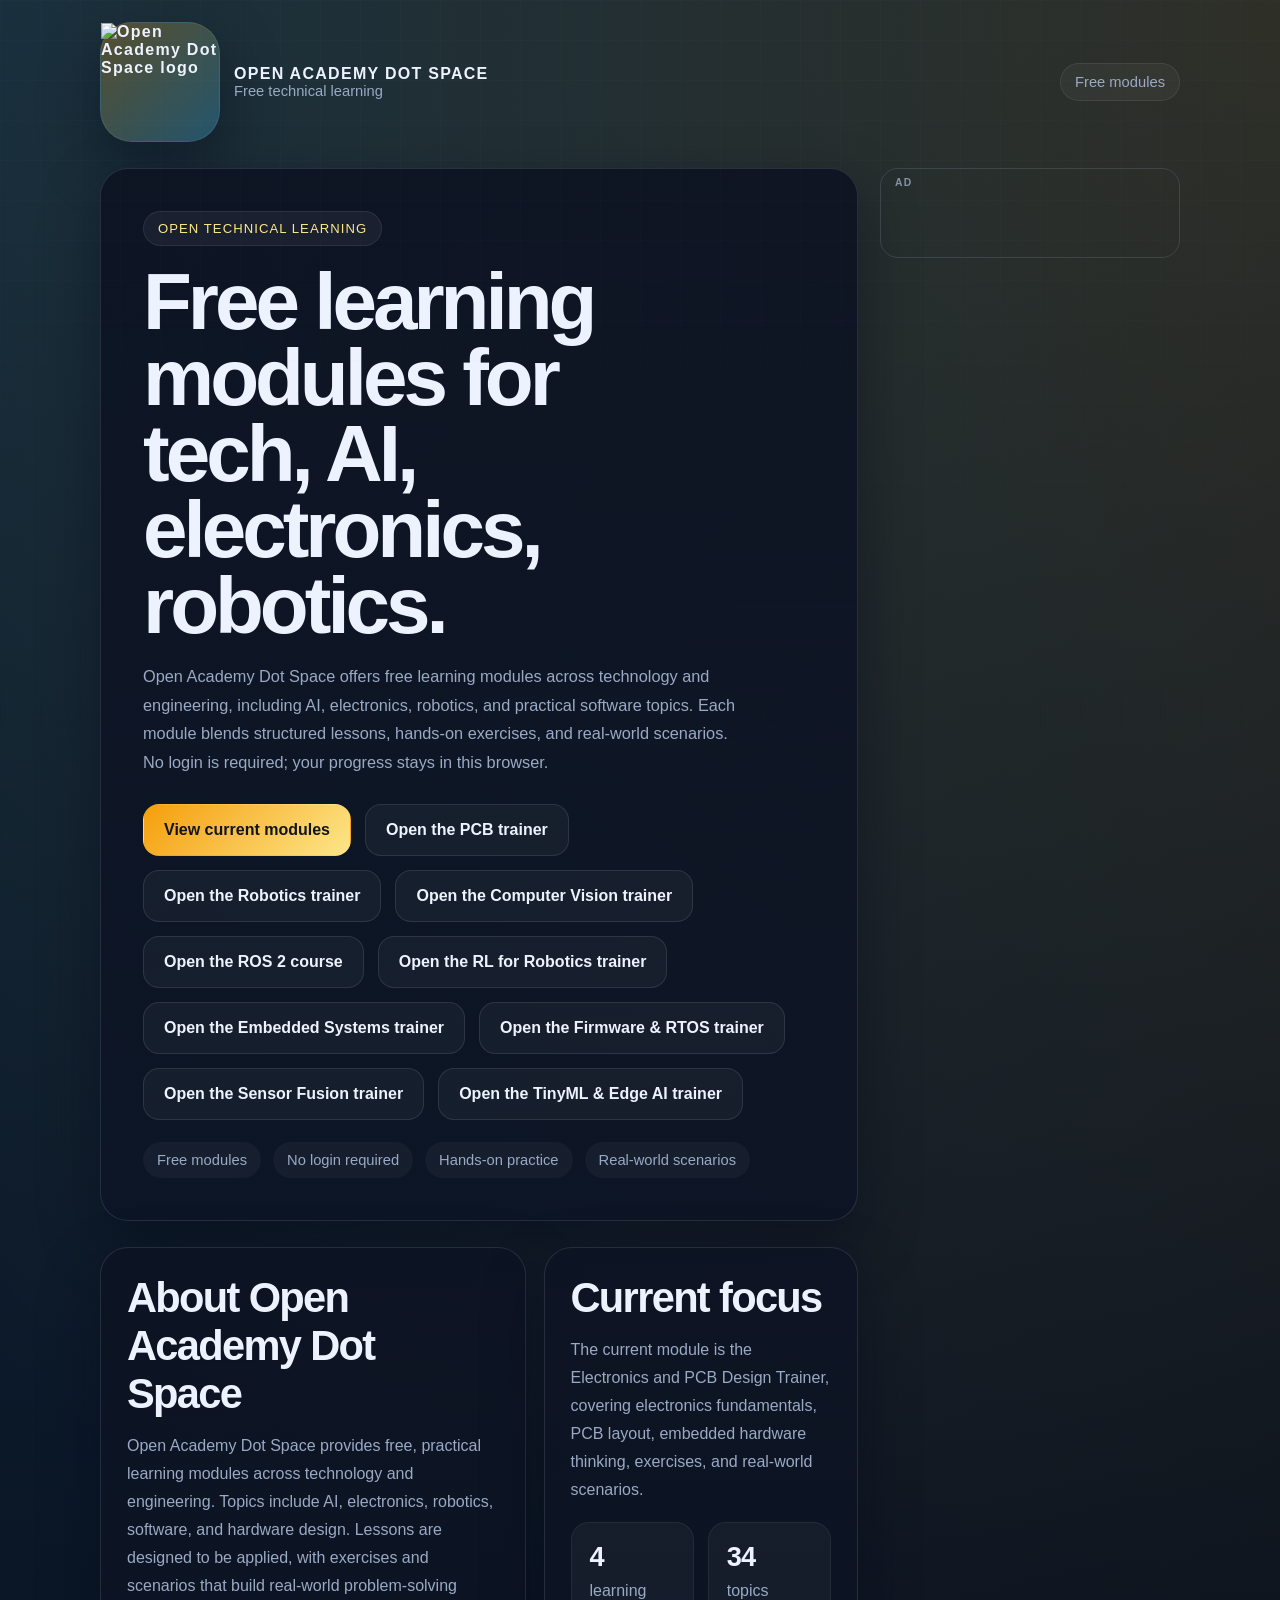
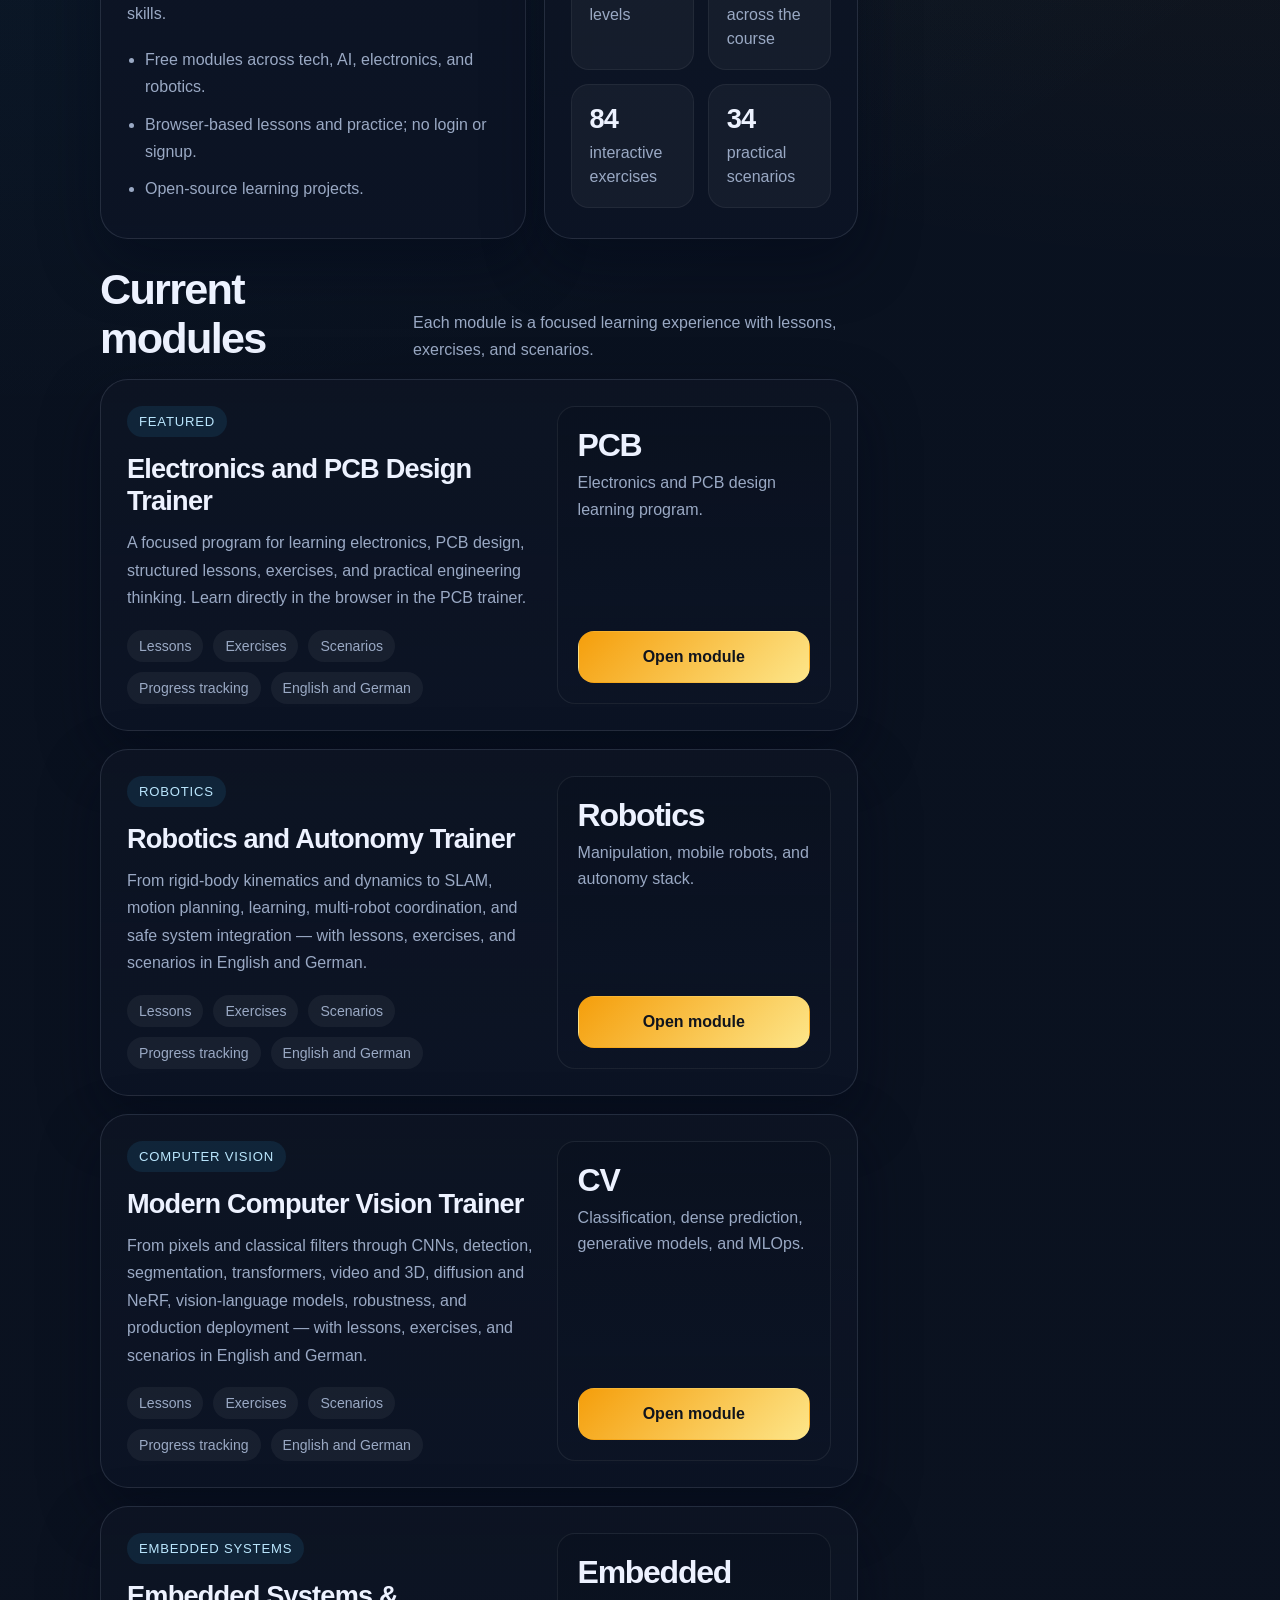
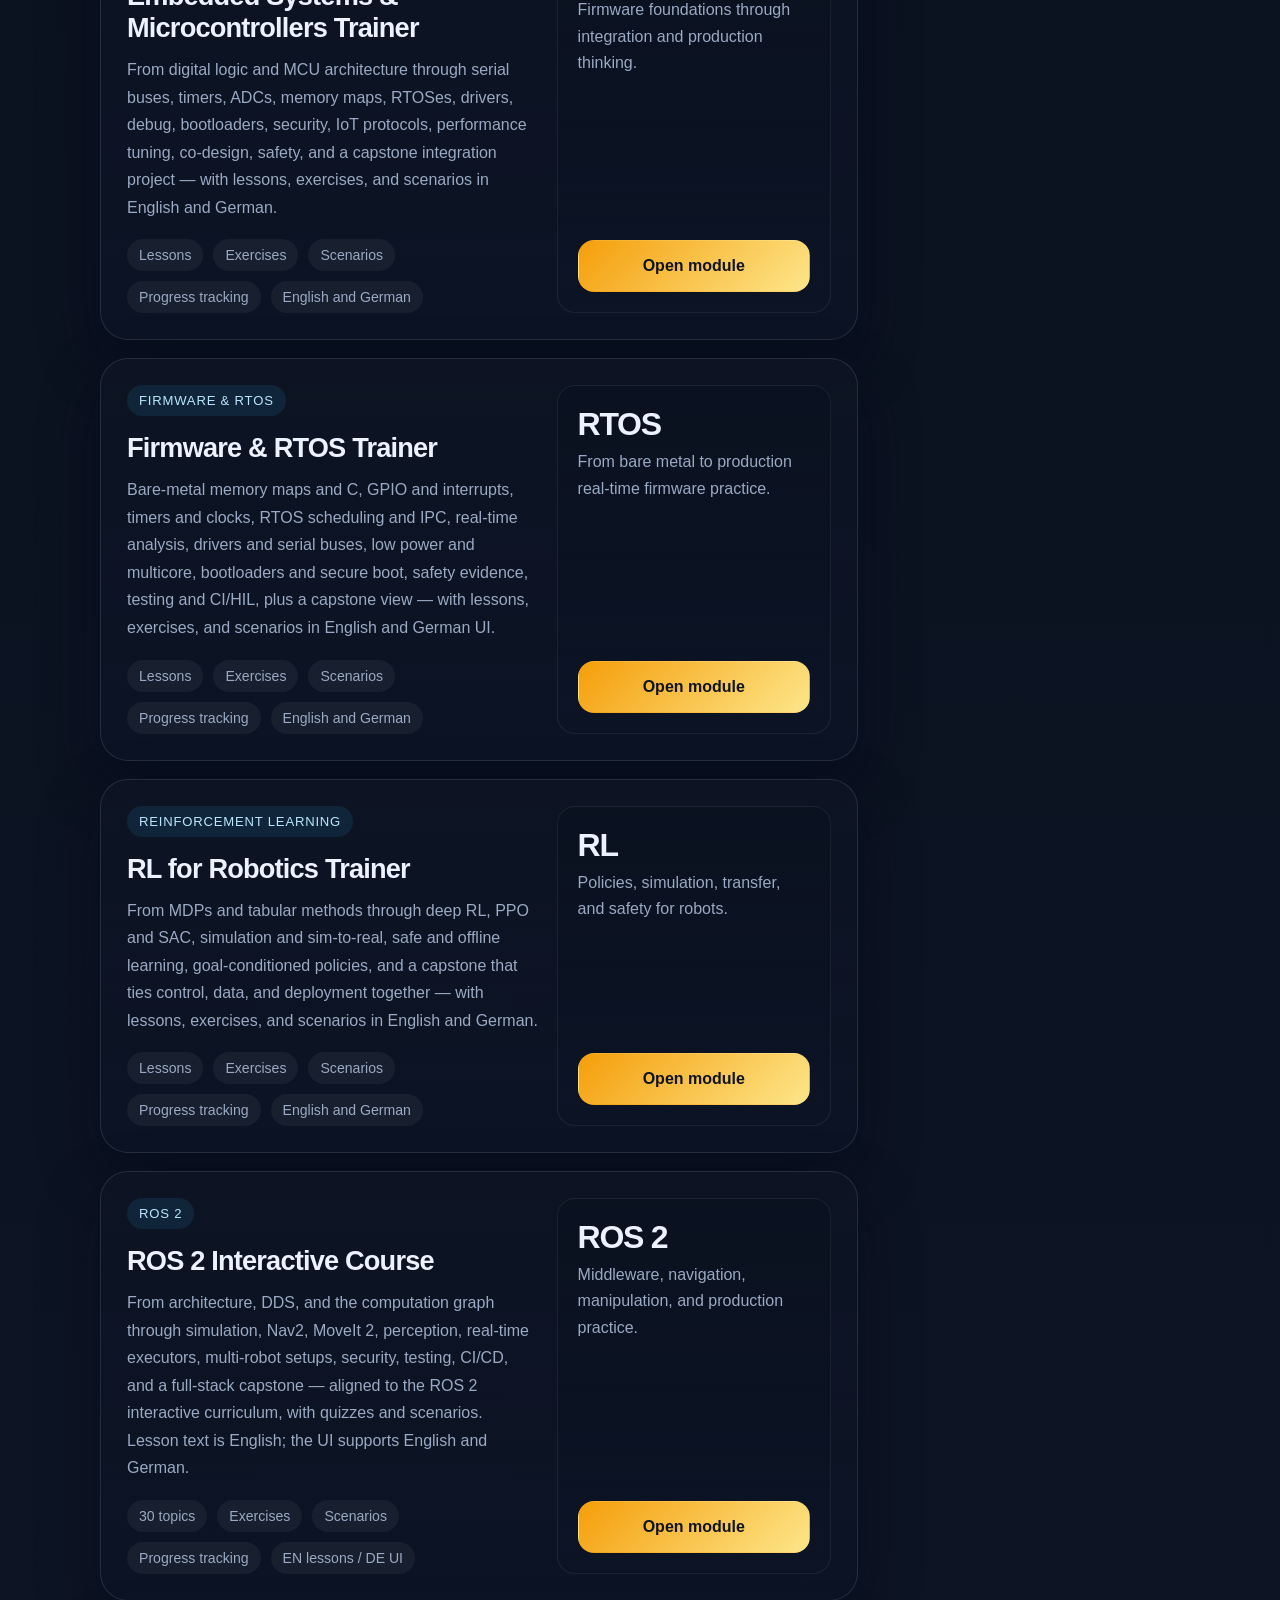
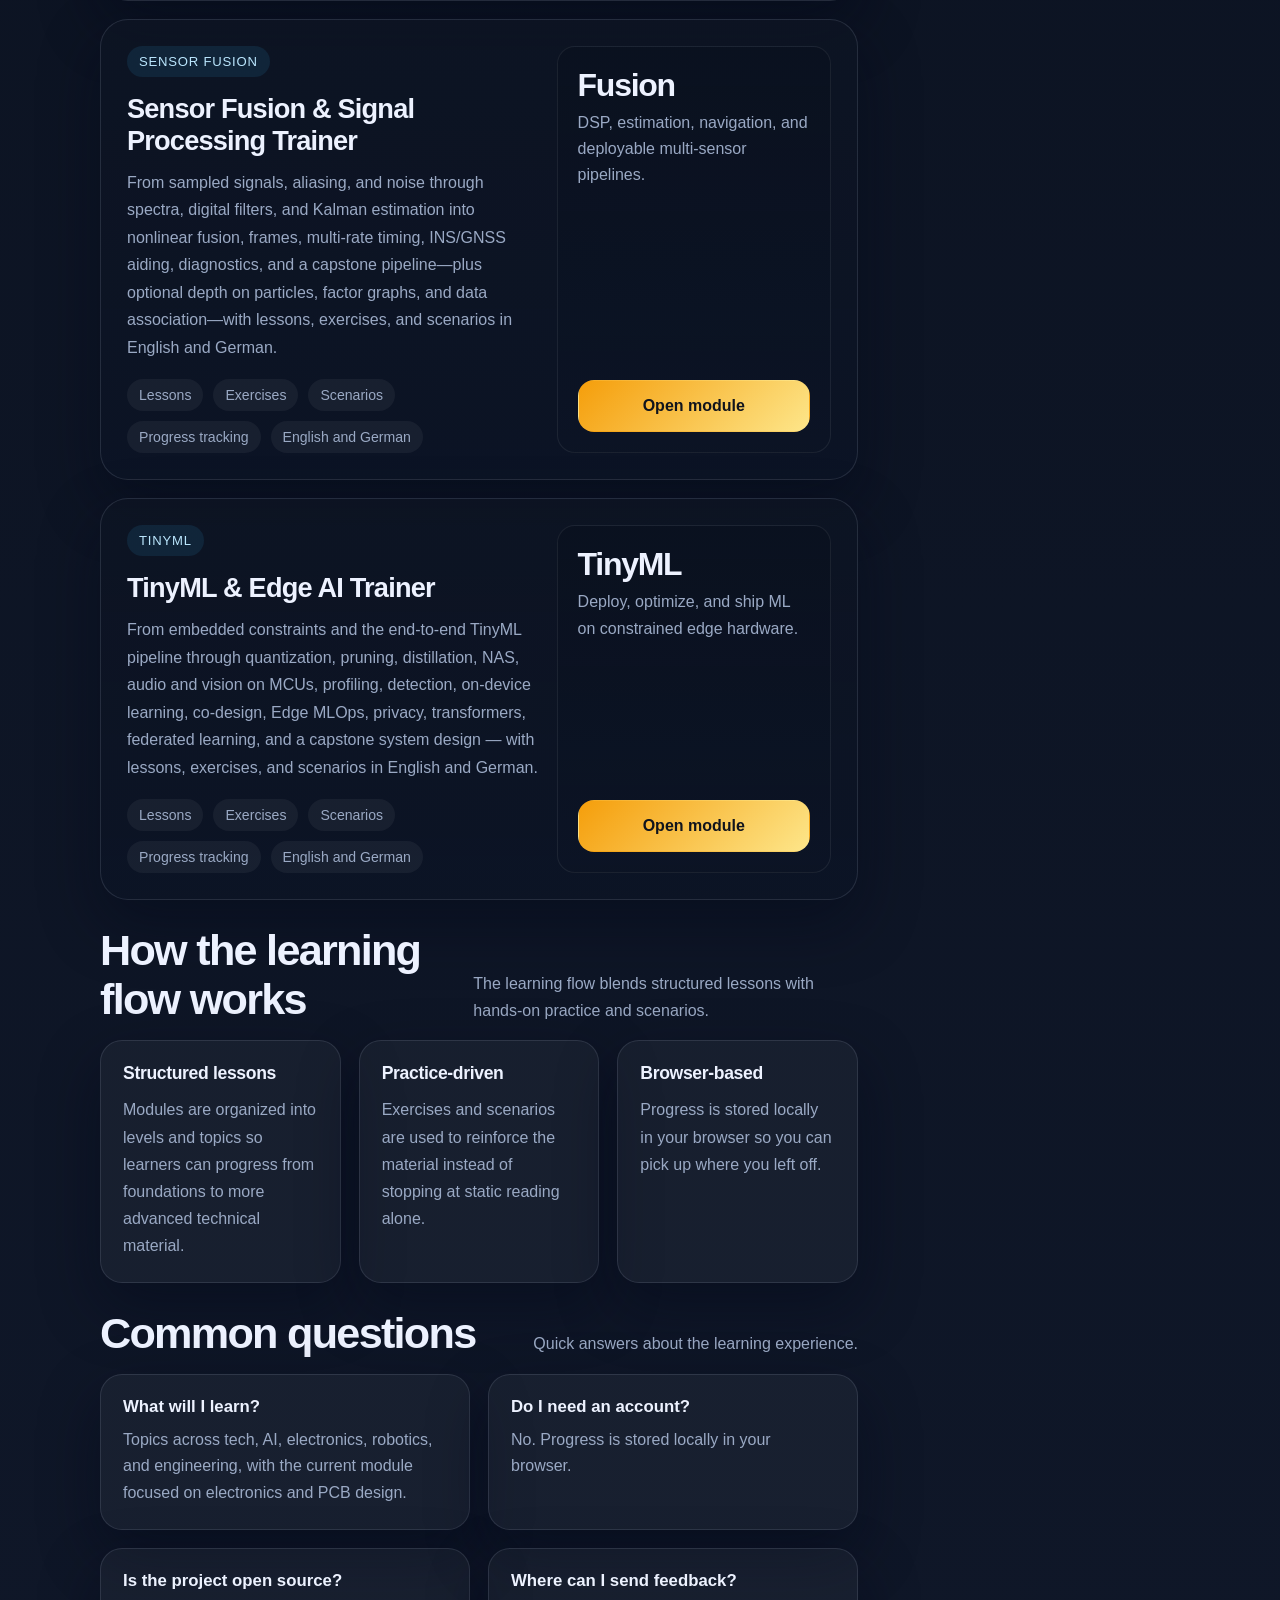
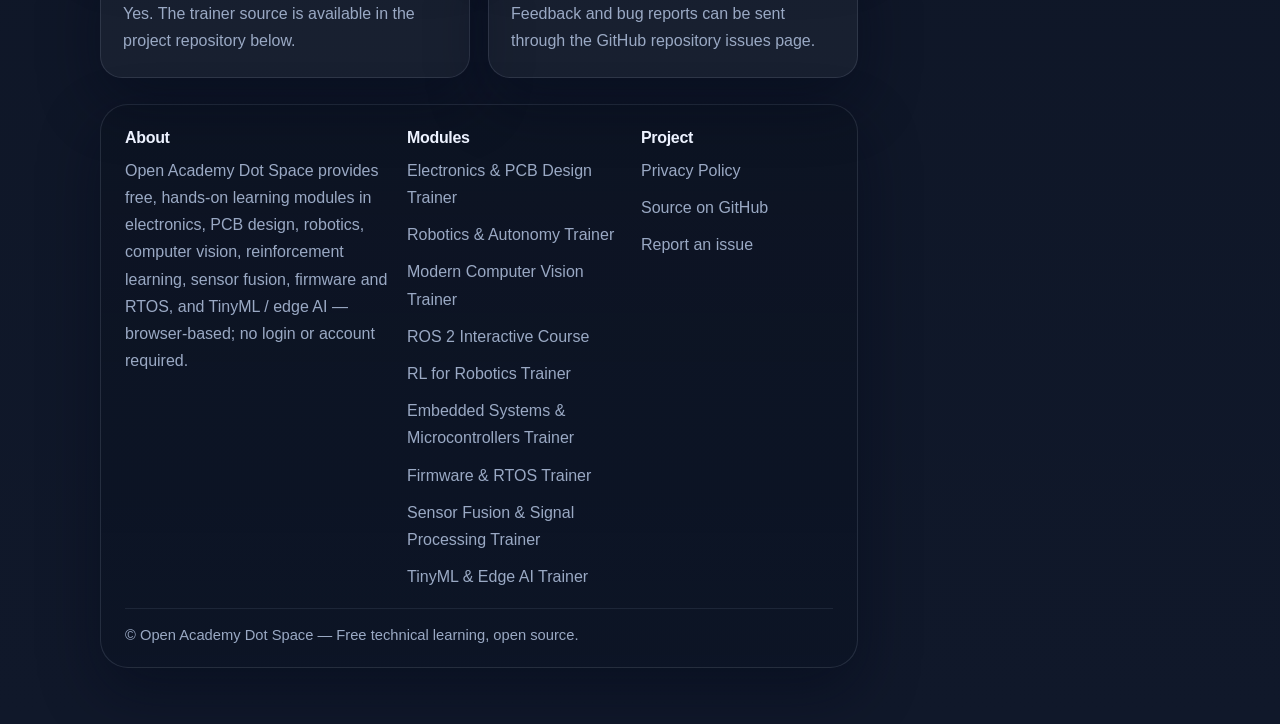
==== commit df8d1104: "chore: Update meta descriptions across various modules and pages to emphasize that no login or accou" ====
--- a/index.html
+++ b/index.html
@@ -5,8 +5,8 @@
     <meta charset="UTF-8">
     <meta name="viewport" content="width=device-width, initial-scale=1.0">
     <meta name="description"
-        content="Free interactive learning modules in electronics, PCB design, robotics, computer vision, reinforcement learning, sensor fusion, firmware and RTOS, and TinyML / edge AI. Browser-based, no account needed.">
-    <meta name="keywords" content="free learning modules, electronics, PCB design, robotics, computer vision, reinforcement learning, sensor fusion, firmware, RTOS, signal processing, engineering education, open academy">
+        content="Free interactive learning modules in electronics, PCB design, robotics, computer vision, reinforcement learning, sensor fusion, firmware and RTOS, and TinyML / edge AI. Browser-based; no login or account required.">
+    <meta name="keywords" content="free learning modules, no login, no signup, no registration, electronics, PCB design, robotics, computer vision, reinforcement learning, sensor fusion, firmware, RTOS, signal processing, engineering education, open academy">
     <meta name="author" content="Saman Ardalan">
     <meta name="robots" content="index, follow, max-image-preview:large, max-snippet:-1, max-video-preview:-1">
     <meta name="google-adsense-account" content="ca-pub-4757211359193207">
@@ -23,7 +23,7 @@
     <meta property="og:url" content="https://openacademy.space/">
     <meta property="og:title" content="Open Academy Dot Space — Free Tech &amp; Engineering Learning Modules">
     <meta property="og:description"
-        content="Free interactive learning modules in electronics, PCB design, robotics, computer vision, reinforcement learning, sensor fusion, firmware and RTOS, and TinyML / edge AI. Browser-based, no account needed.">
+        content="Free interactive learning modules in electronics, PCB design, robotics, computer vision, reinforcement learning, sensor fusion, firmware and RTOS, and TinyML / edge AI. Browser-based; no login or account required.">
     <meta property="og:site_name" content="Open Academy Dot Space">
     <meta property="og:locale" content="en_US">
     <meta property="og:image" content="https://openacademy.space/assets/logo/oads-transparent-512.png">
@@ -33,7 +33,7 @@
     <meta name="twitter:card" content="summary">
     <meta name="twitter:title" content="Open Academy Dot Space — Free Tech &amp; Engineering Learning Modules">
     <meta name="twitter:description"
-        content="Free interactive learning modules in electronics, PCB design, robotics, computer vision, reinforcement learning, sensor fusion, firmware and RTOS, and TinyML / edge AI. Browser-based, no account needed.">
+        content="Free interactive learning modules in electronics, PCB design, robotics, computer vision, reinforcement learning, sensor fusion, firmware and RTOS, and TinyML / edge AI. Browser-based; no login or account required.">
     <meta name="twitter:image" content="https://openacademy.space/assets/logo/oads-transparent-512.png">
     <title>Open Academy Dot Space — Free Electronics, Robotics &amp; AI Learning</title>
     <script type="application/ld+json">
@@ -60,7 +60,7 @@
                 "@id": "https://openacademy.space/#website",
                 "url": "https://openacademy.space/",
                 "name": "Open Academy Dot Space",
-                "description": "Free interactive learning modules in electronics, PCB design, robotics, computer vision, reinforcement learning, sensor fusion, firmware and RTOS, and TinyML / edge AI.",
+                "description": "Free interactive learning modules in electronics, PCB design, robotics, computer vision, reinforcement learning, sensor fusion, firmware and RTOS, and TinyML / edge AI. No login or account required; progress is stored locally in your browser.",
                 "publisher": { "@id": "https://openacademy.space/#organization" },
                 "inLanguage": ["en", "de"]
             },
@@ -69,7 +69,7 @@
                 "@id": "https://openacademy.space/#webpage",
                 "url": "https://openacademy.space/",
                 "name": "Open Academy Dot Space — Free Electronics, Robotics & AI Learning",
-                "description": "Free interactive learning modules in electronics, PCB design, robotics, computer vision, reinforcement learning, sensor fusion, firmware and RTOS, and TinyML / edge AI.",
+                "description": "Free interactive learning modules in electronics, PCB design, robotics, computer vision, reinforcement learning, sensor fusion, firmware and RTOS, and TinyML / edge AI. No login or account required; progress is stored locally in your browser.",
                 "isPartOf": { "@id": "https://openacademy.space/#website" },
                 "about": { "@id": "https://openacademy.space/#organization" },
                 "inLanguage": "en"
@@ -88,10 +88,10 @@
                     },
                     {
                         "@type": "Question",
-                        "name": "Do I need an account?",
+                        "name": "Do I need an account or login?",
                         "acceptedAnswer": {
                             "@type": "Answer",
-                            "text": "No. Progress is stored locally in your browser. No registration or account is required."
+                            "text": "No. Progress is stored locally in your browser. No login, registration, or account is required."
                         }
                     },
                     {
@@ -676,7 +676,8 @@
                 <p>
                     Open Academy Dot Space offers free learning modules across technology and engineering, including
                     AI, electronics, robotics, and practical software topics. Each module blends structured lessons,
-                    hands-on exercises, and real-world scenarios.
+                    hands-on exercises, and real-world scenarios. No login is required; your progress stays in this
+                    browser.
                 </p>
                 <div class="hero-actions">
                     <a class="button button-primary" href="#modules">View current modules</a>
@@ -692,6 +693,7 @@
                 </div>
                 <div class="hero-meta" aria-label="Open Academy Dot Space summary">
                     <span>Free modules</span>
+                    <span>No login required</span>
                     <span>Hands-on practice</span>
                     <span>Real-world scenarios</span>
                 </div>
@@ -709,7 +711,7 @@
                         </p>
                         <ul class="bullet-list">
                             <li>Free modules across tech, AI, electronics, and robotics.</li>
-                            <li>Browser-based lessons and practice.</li>
+                            <li>Browser-based lessons and practice; no login or signup.</li>
                             <li>Open-source learning projects.</li>
                         </ul>
                     </article>
@@ -1064,7 +1066,7 @@
                             <h3>About</h3>
                             <p>
                                 Open Academy Dot Space provides free, hands-on learning modules in electronics, PCB design,
-                                robotics, computer vision, reinforcement learning, sensor fusion, firmware and RTOS, and TinyML / edge AI — browser-based, no account needed.
+                                robotics, computer vision, reinforcement learning, sensor fusion, firmware and RTOS, and TinyML / edge AI — browser-based; no login or account required.
                             </p>
                         </div>
                         <div class="footer-column">
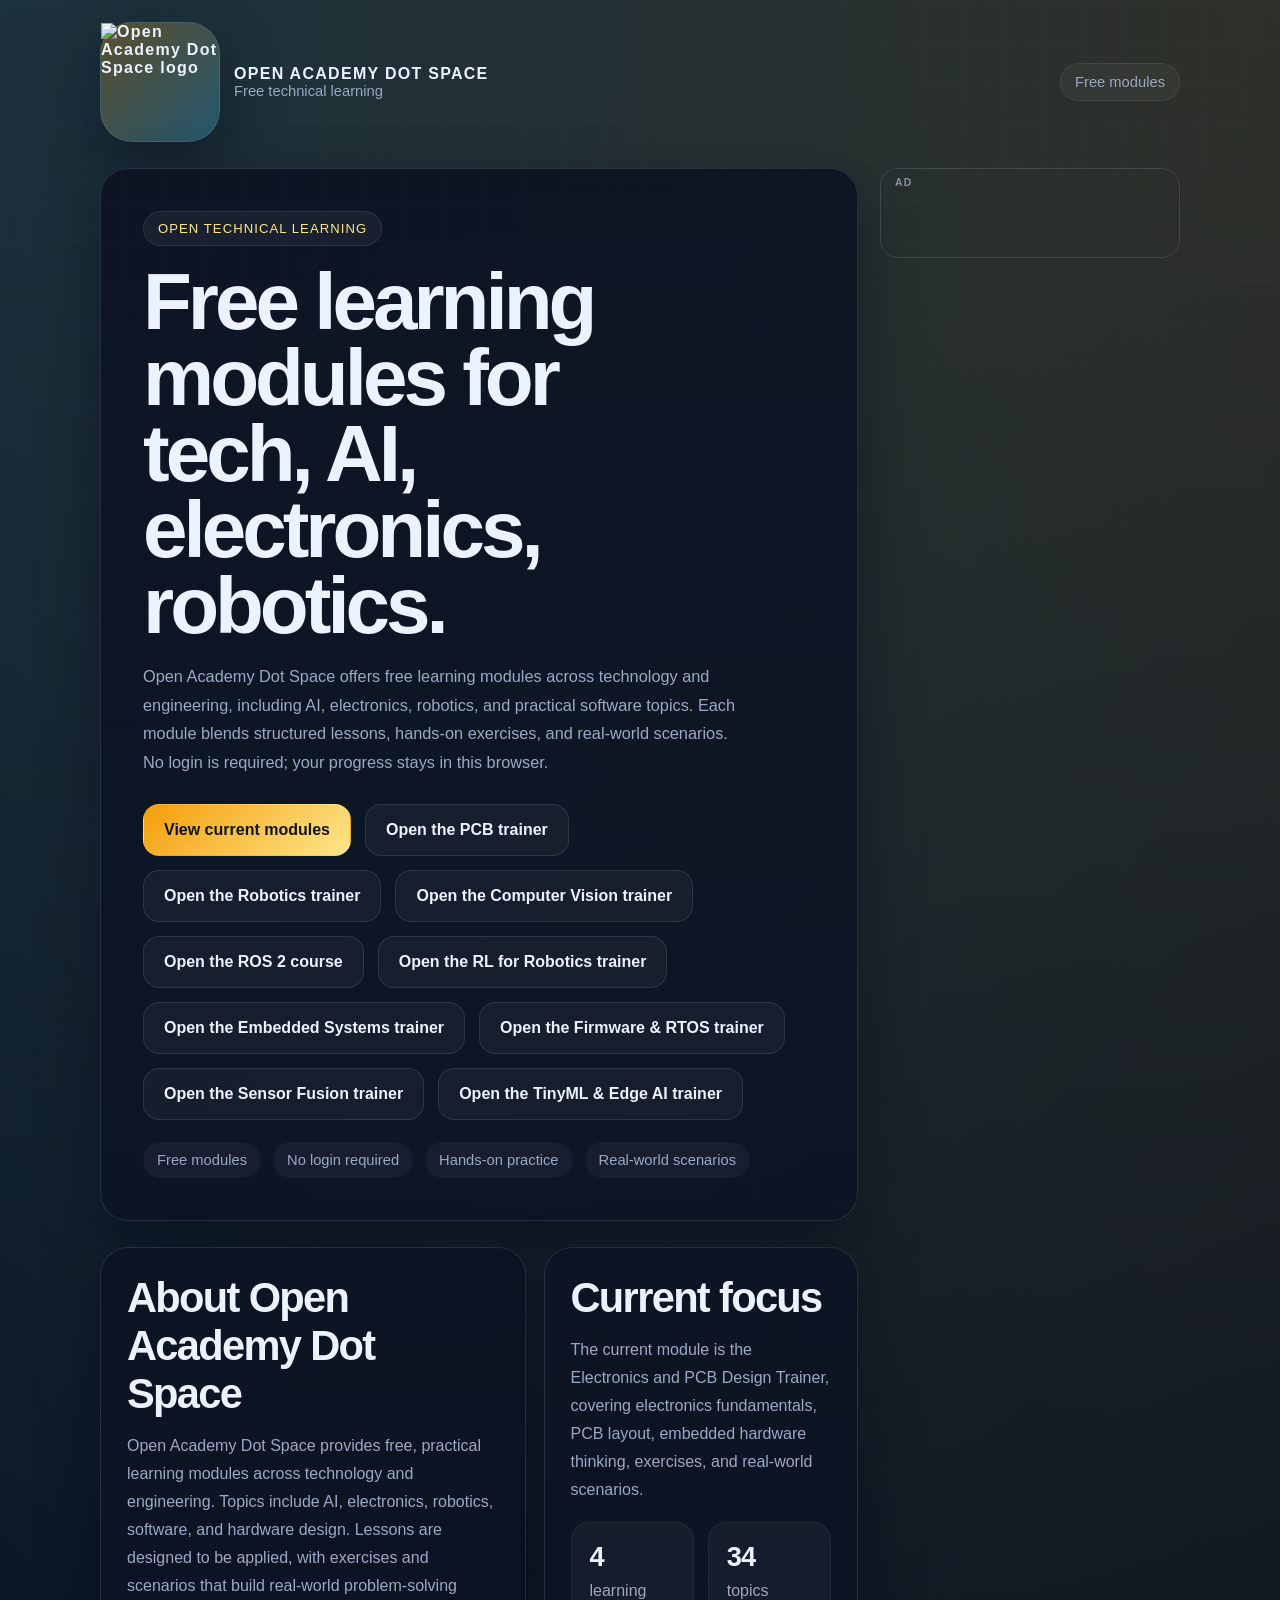
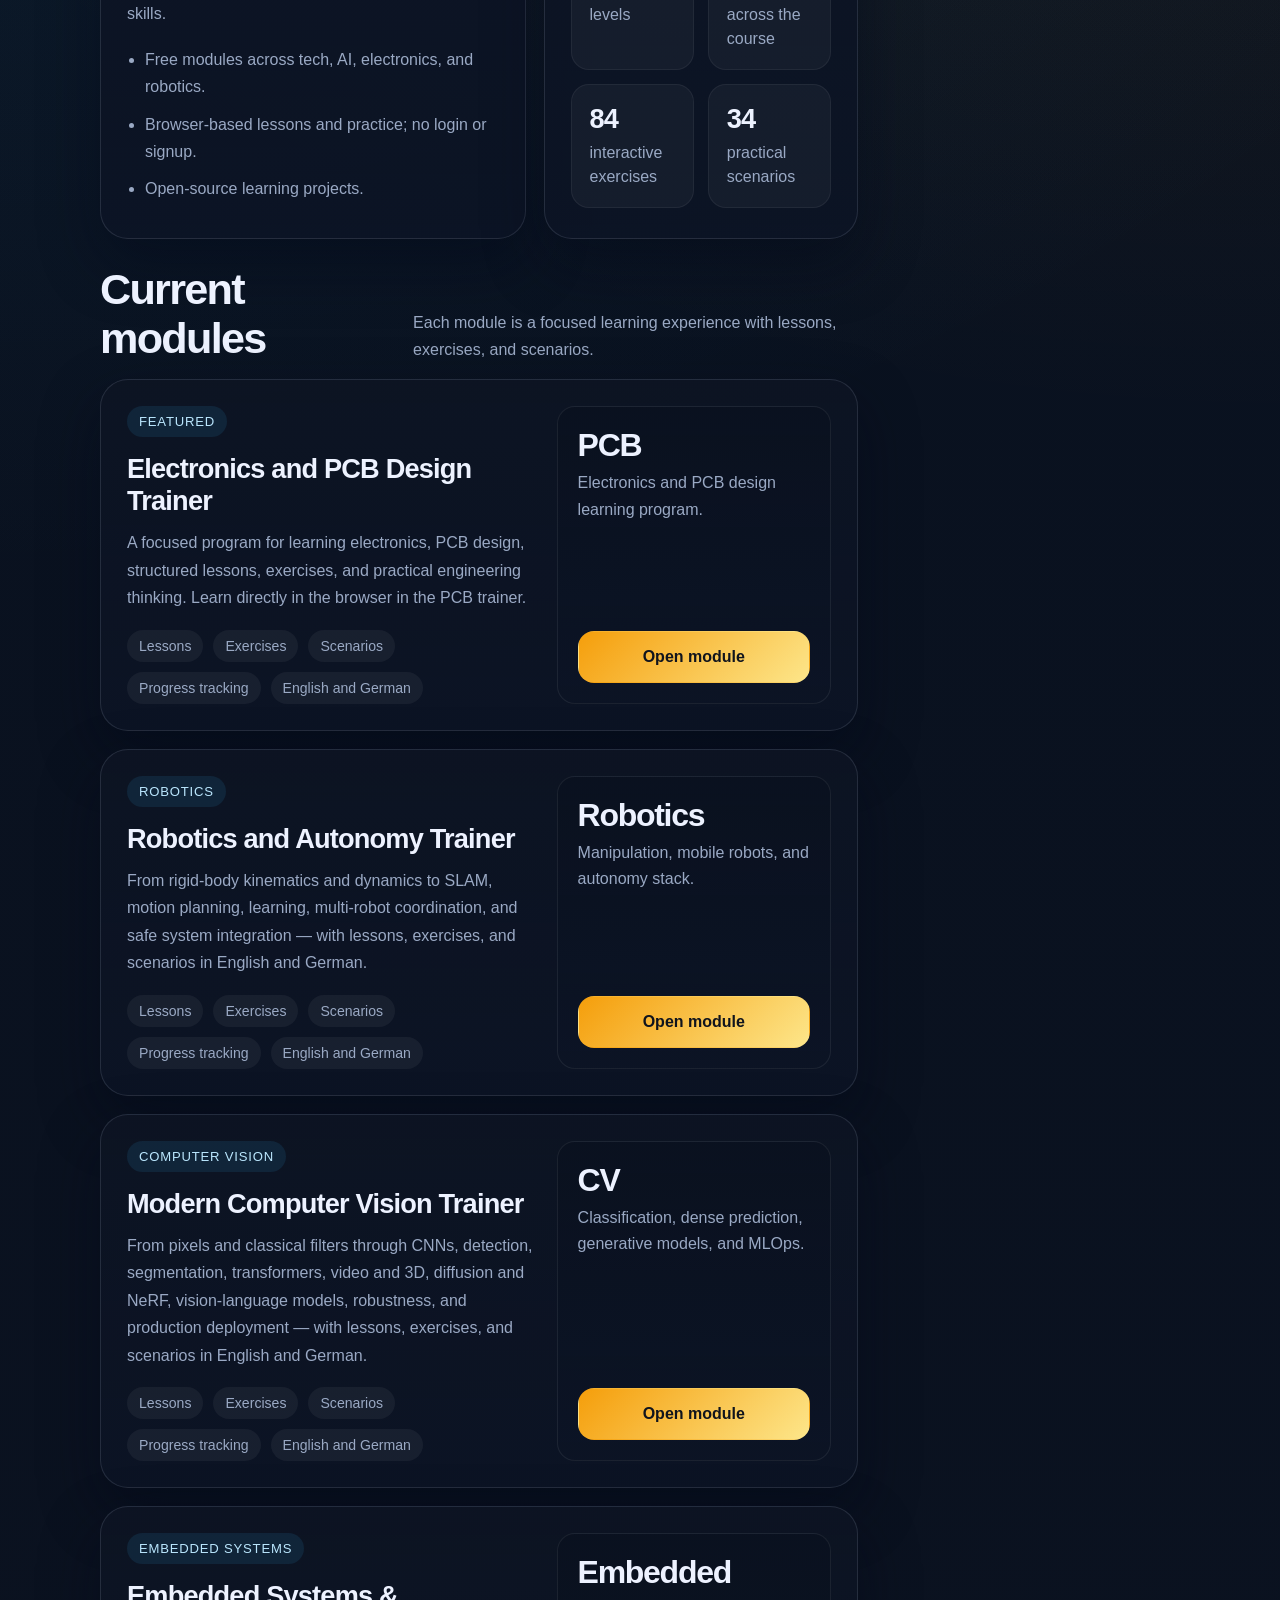
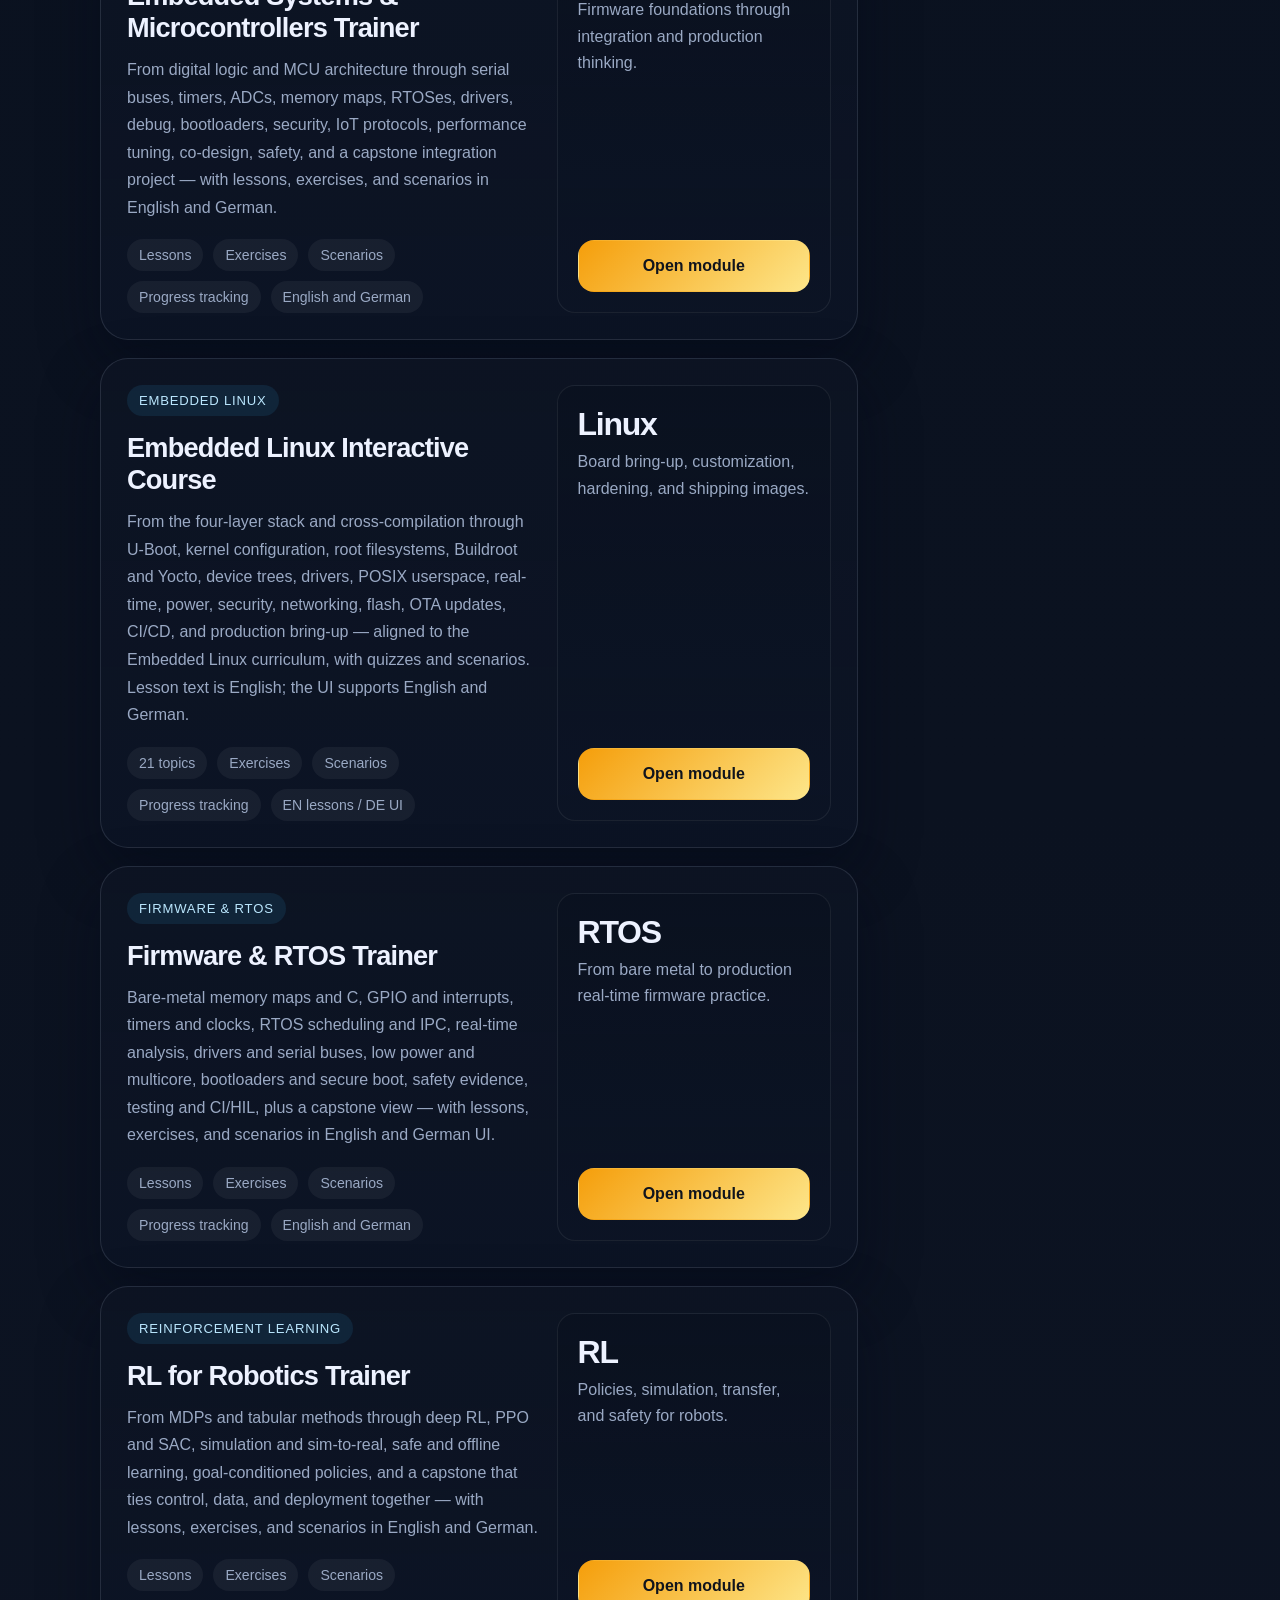
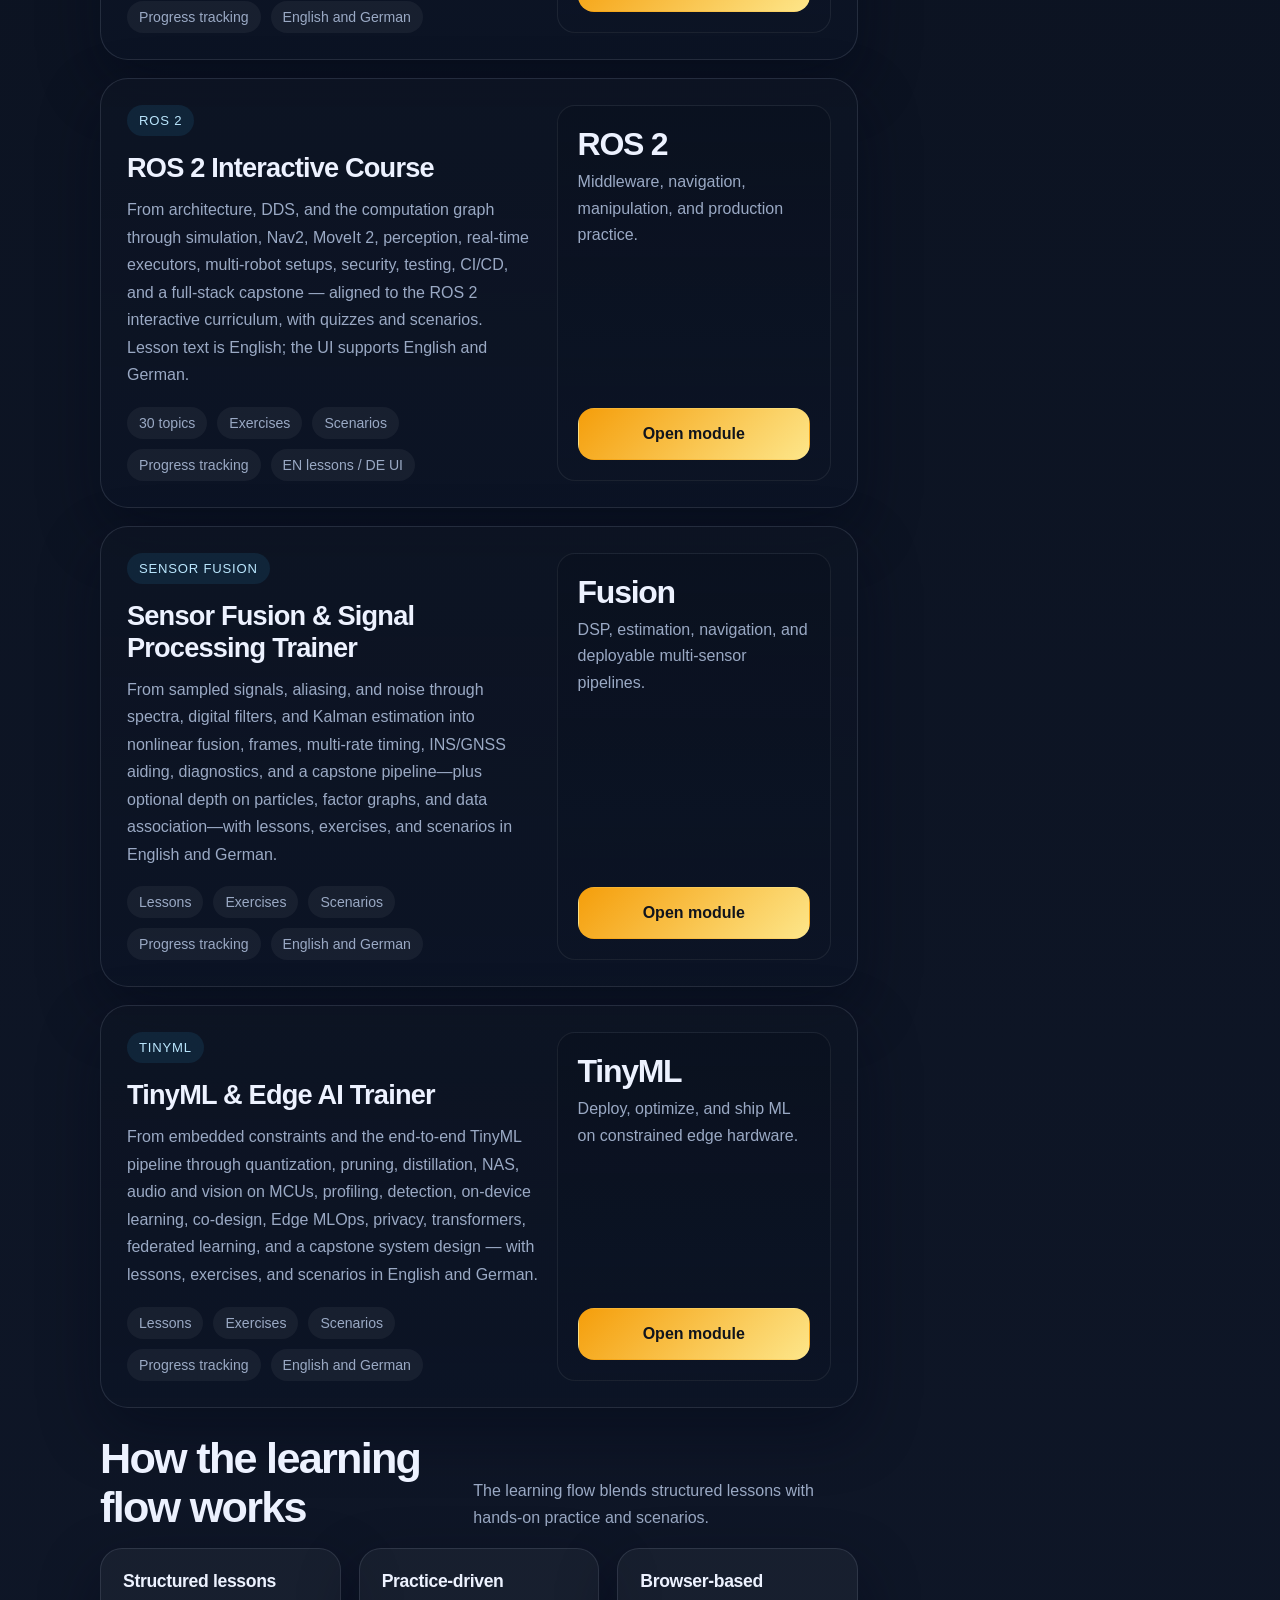
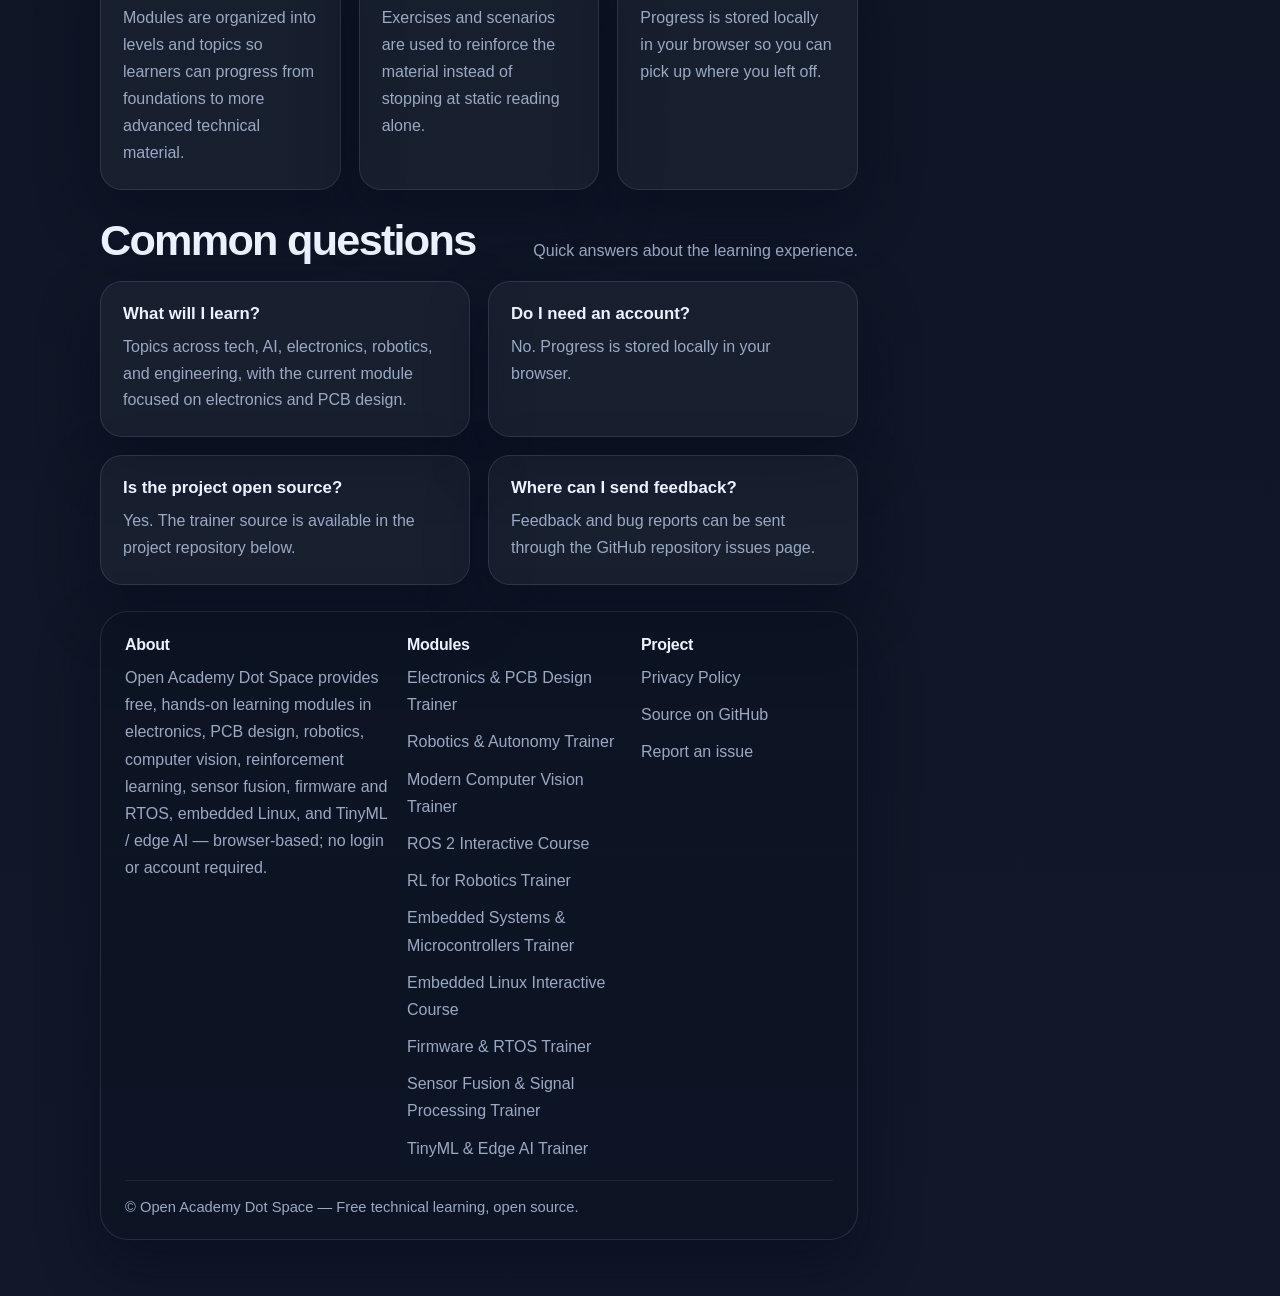
==== commit 98b8d533: "feat: Add Embedded Linux learning modules with structured lessons, quizzes, and resources across fou" ====
--- a/index.html
+++ b/index.html
@@ -5,7 +5,7 @@
     <meta charset="UTF-8">
     <meta name="viewport" content="width=device-width, initial-scale=1.0">
     <meta name="description"
-        content="Free interactive learning modules in electronics, PCB design, robotics, computer vision, reinforcement learning, sensor fusion, firmware and RTOS, and TinyML / edge AI. Browser-based; no login or account required.">
+        content="Free interactive learning modules in electronics, PCB design, robotics, computer vision, reinforcement learning, sensor fusion, firmware and RTOS, embedded Linux, and TinyML / edge AI. Browser-based; no login or account required.">
     <meta name="keywords" content="free learning modules, no login, no signup, no registration, electronics, PCB design, robotics, computer vision, reinforcement learning, sensor fusion, firmware, RTOS, signal processing, engineering education, open academy">
     <meta name="author" content="Saman Ardalan">
     <meta name="robots" content="index, follow, max-image-preview:large, max-snippet:-1, max-video-preview:-1">
@@ -23,7 +23,7 @@
     <meta property="og:url" content="https://openacademy.space/">
     <meta property="og:title" content="Open Academy Dot Space — Free Tech &amp; Engineering Learning Modules">
     <meta property="og:description"
-        content="Free interactive learning modules in electronics, PCB design, robotics, computer vision, reinforcement learning, sensor fusion, firmware and RTOS, and TinyML / edge AI. Browser-based; no login or account required.">
+        content="Free interactive learning modules in electronics, PCB design, robotics, computer vision, reinforcement learning, sensor fusion, firmware and RTOS, embedded Linux, and TinyML / edge AI. Browser-based; no login or account required.">
     <meta property="og:site_name" content="Open Academy Dot Space">
     <meta property="og:locale" content="en_US">
     <meta property="og:image" content="https://openacademy.space/assets/logo/oads-transparent-512.png">
@@ -33,7 +33,7 @@
     <meta name="twitter:card" content="summary">
     <meta name="twitter:title" content="Open Academy Dot Space — Free Tech &amp; Engineering Learning Modules">
     <meta name="twitter:description"
-        content="Free interactive learning modules in electronics, PCB design, robotics, computer vision, reinforcement learning, sensor fusion, firmware and RTOS, and TinyML / edge AI. Browser-based; no login or account required.">
+        content="Free interactive learning modules in electronics, PCB design, robotics, computer vision, reinforcement learning, sensor fusion, firmware and RTOS, embedded Linux, and TinyML / edge AI. Browser-based; no login or account required.">
     <meta name="twitter:image" content="https://openacademy.space/assets/logo/oads-transparent-512.png">
     <title>Open Academy Dot Space — Free Electronics, Robotics &amp; AI Learning</title>
     <script type="application/ld+json">
@@ -60,7 +60,7 @@
                 "@id": "https://openacademy.space/#website",
                 "url": "https://openacademy.space/",
                 "name": "Open Academy Dot Space",
-                "description": "Free interactive learning modules in electronics, PCB design, robotics, computer vision, reinforcement learning, sensor fusion, firmware and RTOS, and TinyML / edge AI. No login or account required; progress is stored locally in your browser.",
+                "description": "Free interactive learning modules in electronics, PCB design, robotics, computer vision, reinforcement learning, sensor fusion, firmware and RTOS, embedded Linux, and TinyML / edge AI. No login or account required; progress is stored locally in your browser.",
                 "publisher": { "@id": "https://openacademy.space/#organization" },
                 "inLanguage": ["en", "de"]
             },
@@ -69,7 +69,7 @@
                 "@id": "https://openacademy.space/#webpage",
                 "url": "https://openacademy.space/",
                 "name": "Open Academy Dot Space — Free Electronics, Robotics & AI Learning",
-                "description": "Free interactive learning modules in electronics, PCB design, robotics, computer vision, reinforcement learning, sensor fusion, firmware and RTOS, and TinyML / edge AI. No login or account required; progress is stored locally in your browser.",
+                "description": "Free interactive learning modules in electronics, PCB design, robotics, computer vision, reinforcement learning, sensor fusion, firmware and RTOS, embedded Linux, and TinyML / edge AI. No login or account required; progress is stored locally in your browser.",
                 "isPartOf": { "@id": "https://openacademy.space/#website" },
                 "about": { "@id": "https://openacademy.space/#organization" },
                 "inLanguage": "en"
@@ -855,6 +855,33 @@
                     </article>
                     <article class="module-card">
                         <div>
+                            <div class="module-kicker">Embedded Linux</div>
+                            <h3>Embedded Linux Interactive Course</h3>
+                            <p>
+                                From the four-layer stack and cross-compilation through U-Boot, kernel configuration,
+                                root filesystems, Buildroot and Yocto, device trees, drivers, POSIX userspace, real-time,
+                                power, security, networking, flash, OTA updates, CI/CD, and production bring-up — aligned
+                                to the Embedded Linux curriculum, with quizzes and scenarios. Lesson text is English; the
+                                UI supports English and German.
+                            </p>
+                            <div class="module-tags" aria-label="Embedded Linux module features">
+                                <span>21 topics</span>
+                                <span>Exercises</span>
+                                <span>Scenarios</span>
+                                <span>Progress tracking</span>
+                                <span>EN lessons / DE UI</span>
+                            </div>
+                        </div>
+                        <div class="module-side">
+                            <div>
+                                <strong>Linux</strong>
+                                <span>Board bring-up, customization, hardening, and shipping images.</span>
+                            </div>
+                            <a class="button button-primary" href="modules/embeddedlinux/">Open module</a>
+                        </div>
+                    </article>
+                    <article class="module-card">
+                        <div>
                             <div class="module-kicker">Firmware &amp; RTOS</div>
                             <h3>Firmware &amp; RTOS Trainer</h3>
                             <p>
@@ -1066,7 +1093,7 @@
                             <h3>About</h3>
                             <p>
                                 Open Academy Dot Space provides free, hands-on learning modules in electronics, PCB design,
-                                robotics, computer vision, reinforcement learning, sensor fusion, firmware and RTOS, and TinyML / edge AI — browser-based; no login or account required.
+                                robotics, computer vision, reinforcement learning, sensor fusion, firmware and RTOS, embedded Linux, and TinyML / edge AI — browser-based; no login or account required.
                             </p>
                         </div>
                         <div class="footer-column">
@@ -1077,6 +1104,7 @@
                             <a href="modules/ros2/">ROS 2 Interactive Course</a>
                             <a href="modules/rlrobotics/">RL for Robotics Trainer</a>
                             <a href="modules/embeddedsystems/">Embedded Systems &amp; Microcontrollers Trainer</a>
+                            <a href="modules/embeddedlinux/">Embedded Linux Interactive Course</a>
                             <a href="modules/firmware/">Firmware &amp; RTOS Trainer</a>
                             <a href="modules/sensorfusion/">Sensor Fusion &amp; Signal Processing Trainer</a>
                             <a href="modules/tinyml/">TinyML &amp; Edge AI Trainer</a>
